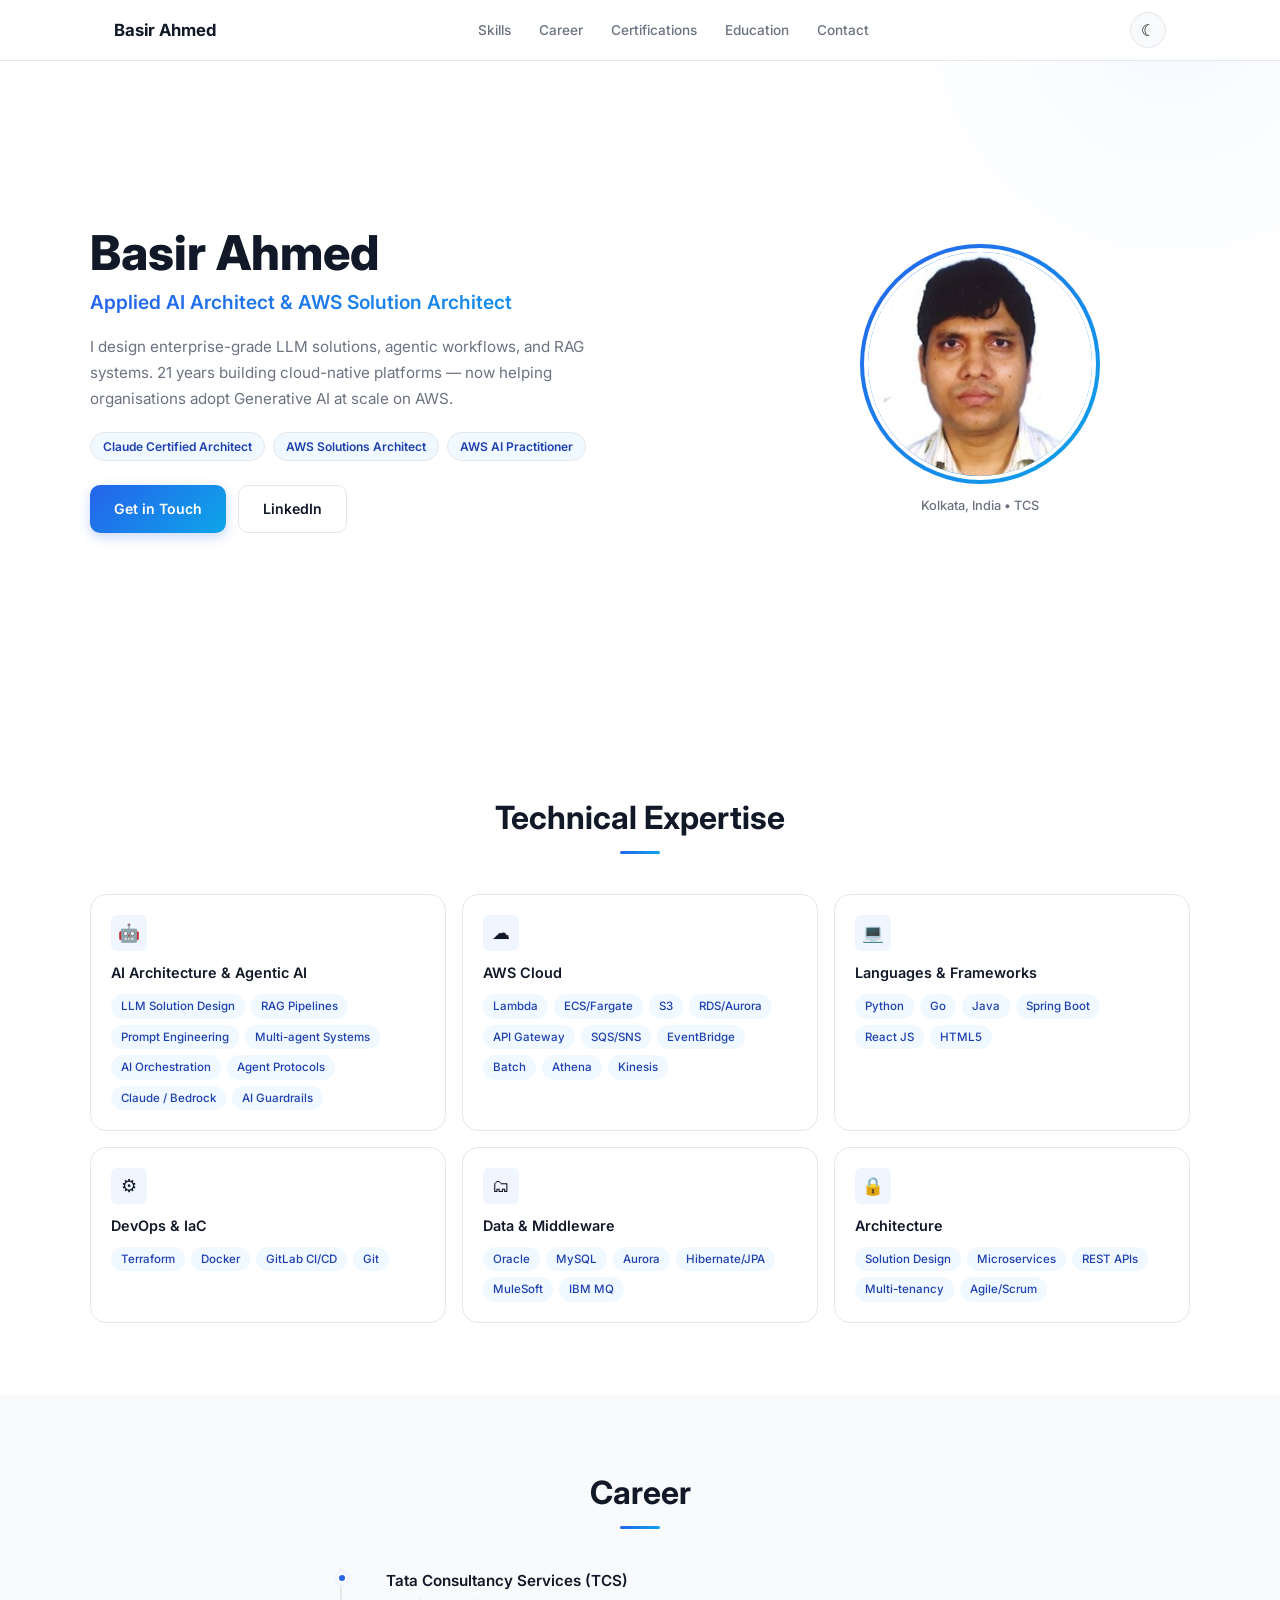
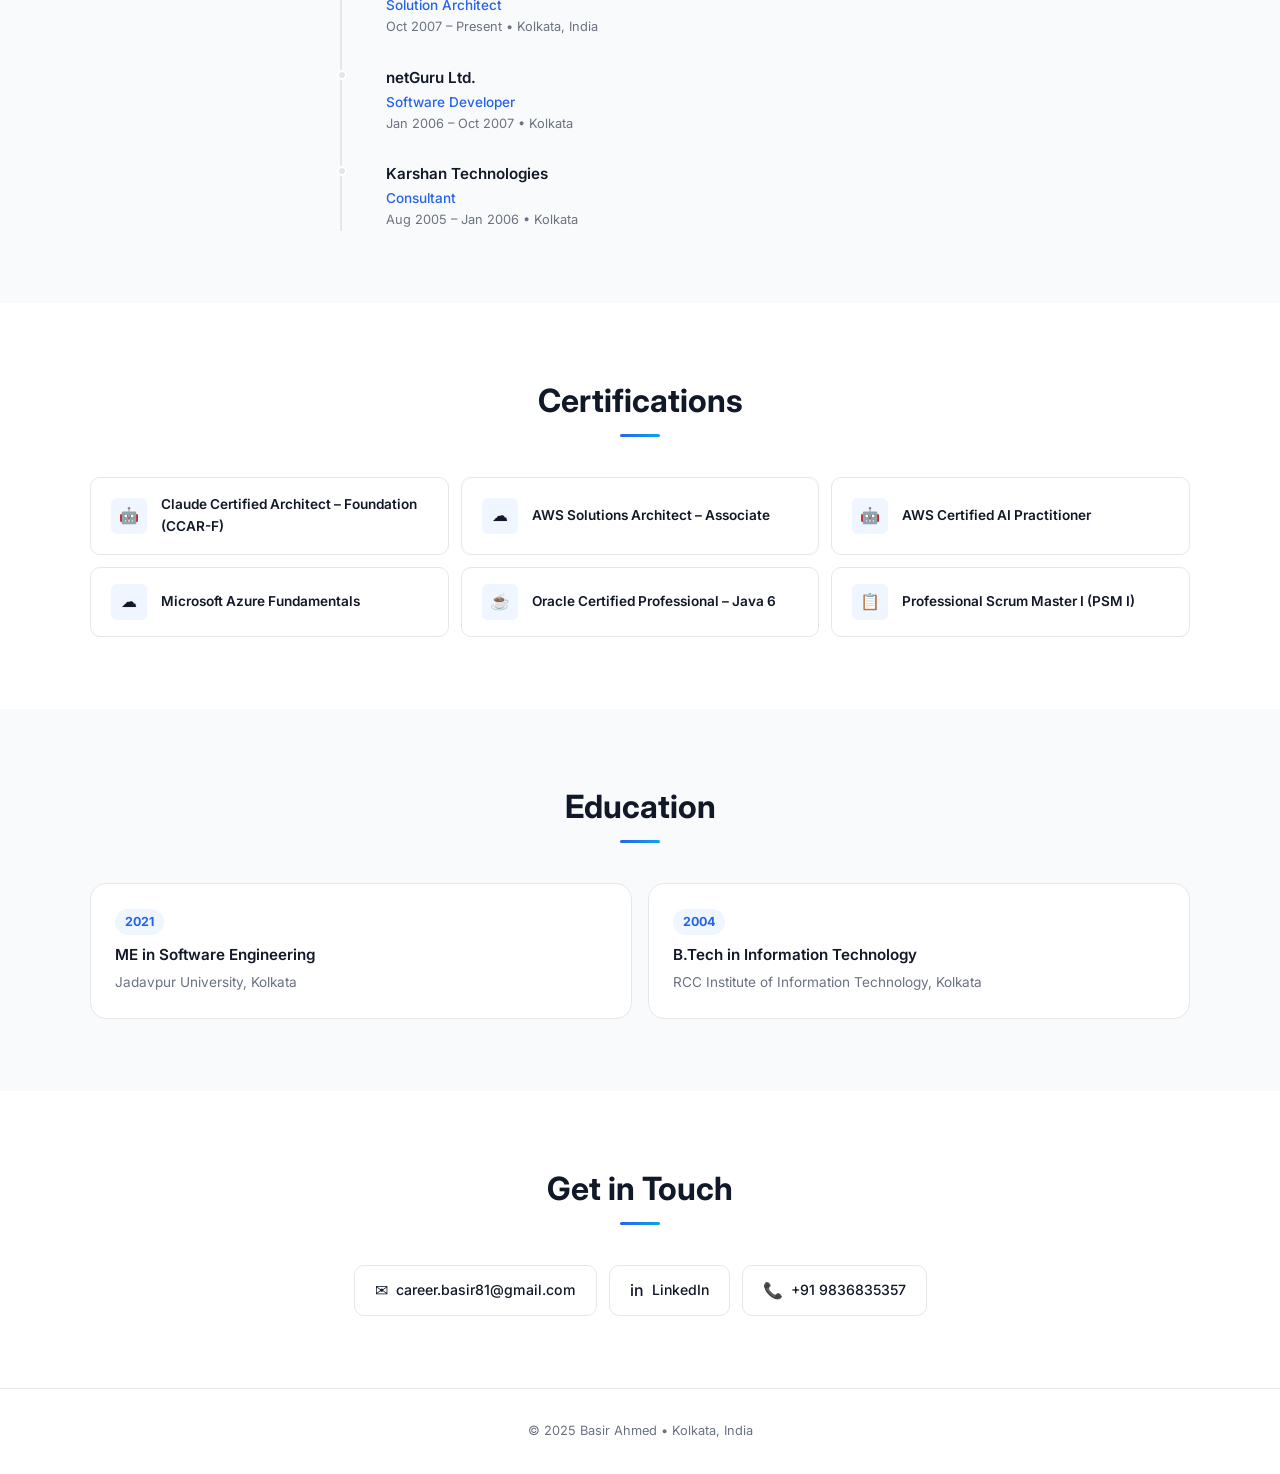
==== index.html @ 093dba99 "updated" ====
<!doctype html>
<html lang="en" data-theme="light">
  <head>
    <meta charset="UTF-8" />
    <meta name="viewport" content="width=device-width, initial-scale=1.0" />
    <title>Basir Ahmed — Applied AI Architect</title>
    <meta name="description" content="Basir Ahmed — Applied AI Architect & AWS Solution Architect. Designing enterprise-grade LLM solutions, agentic workflows, and scalable AI on AWS." />
    <link rel="preconnect" href="https://fonts.googleapis.com" />
    <link rel="preconnect" href="https://fonts.gstatic.com" crossorigin />
    <link href="https://fonts.googleapis.com/css2?family=Inter:wght@300;400;500;600;700;800&display=swap" rel="stylesheet" />
    <link rel="stylesheet" href="./css/styles.css" />
  </head>
  <body>
    <!-- Navigation -->
    <nav class="navbar" id="navbar">
      <div class="nav-container">
        <a href="#" class="nav-logo">Basir Ahmed</a>
        <ul class="nav-links" id="navLinks">
          <li><a href="#skills">Skills</a></li>
          <li><a href="#career">Career</a></li>
          <li><a href="#certifications">Certifications</a></li>
          <li><a href="#education">Education</a></li>
          <li><a href="#contact">Contact</a></li>
        </ul>
        <div style="display: flex; align-items: center; gap: 12px">
          <button class="theme-toggle" id="themeToggle" aria-label="Toggle theme">
            <span id="themeIcon">&#9790;</span>
          </button>
          <button class="mobile-menu-btn" id="mobileMenuBtn" aria-label="Menu">
            <span></span><span></span><span></span>
          </button>
        </div>
      </div>
    </nav>

    <!-- Hero Section -->
    <section class="hero" id="hero">
      <div class="hero-content">
        <div class="hero-text">
          <h1>Basir Ahmed</h1>
          <p class="tagline">Applied AI Architect &amp; AWS Solution Architect</p>
          <p class="summary">
            I design enterprise-grade LLM solutions, agentic workflows, and RAG
            systems. 21 years building cloud-native platforms — now helping
            organisations adopt Generative AI at scale on AWS.
          </p>
          <div class="hero-badges">
            <span class="hero-badge">Claude Certified Architect</span>
            <span class="hero-badge">AWS Solutions Architect</span>
            <span class="hero-badge">AWS AI Practitioner</span>
          </div>
          <div class="hero-buttons">
            <a href="#contact" class="btn btn-primary">Get in Touch</a>
            <a href="https://www.linkedin.com/in/basir-ahmed" target="_blank" rel="noopener" class="btn btn-outline">LinkedIn</a>
          </div>
        </div>
        <div class="hero-image">
          <div class="photo-wrapper">
            <img src="./images/Basir_photo.jpg" alt="Basir Ahmed" class="profile-photo" />
          </div>
          <p class="hero-location">Kolkata, India &bull; TCS</p>
        </div>
      </div>
    </section>

    <!-- Skills Section -->
    <section class="section" id="skills">
      <div class="container">
        <div class="section-header reveal">
          <h2>Technical Expertise</h2>
          <div class="divider"></div>
        </div>
        <div class="skills-grid">
          <div class="skill-card reveal">
            <div class="skill-card-icon">&#129302;</div>
            <h3>AI Architecture &amp; Agentic AI</h3>
            <div class="skill-tags">
              <span class="skill-tag">LLM Solution Design</span>
              <span class="skill-tag">RAG Pipelines</span>
              <span class="skill-tag">Prompt Engineering</span>
              <span class="skill-tag">Multi-agent Systems</span>
              <span class="skill-tag">AI Orchestration</span>
              <span class="skill-tag">Agent Protocols</span>
              <span class="skill-tag">Claude / Bedrock</span>
              <span class="skill-tag">AI Guardrails</span>
            </div>
          </div>
          <div class="skill-card reveal">
            <div class="skill-card-icon">&#9729;</div>
            <h3>AWS Cloud</h3>
            <div class="skill-tags">
              <span class="skill-tag">Lambda</span>
              <span class="skill-tag">ECS/Fargate</span>
              <span class="skill-tag">S3</span>
              <span class="skill-tag">RDS/Aurora</span>
              <span class="skill-tag">API Gateway</span>
              <span class="skill-tag">SQS/SNS</span>
              <span class="skill-tag">EventBridge</span>
              <span class="skill-tag">Batch</span>
              <span class="skill-tag">Athena</span>
              <span class="skill-tag">Kinesis</span>
            </div>
          </div>
          <div class="skill-card reveal">
            <div class="skill-card-icon">&#128187;</div>
            <h3>Languages &amp; Frameworks</h3>
            <div class="skill-tags">
              <span class="skill-tag">Python</span>
              <span class="skill-tag">Go</span>
              <span class="skill-tag">Java</span>
              <span class="skill-tag">Spring Boot</span>
              <span class="skill-tag">React JS</span>
              <span class="skill-tag">HTML5</span>
            </div>
          </div>
          <div class="skill-card reveal">
            <div class="skill-card-icon">&#9881;</div>
            <h3>DevOps &amp; IaC</h3>
            <div class="skill-tags">
              <span class="skill-tag">Terraform</span>
              <span class="skill-tag">Docker</span>
              <span class="skill-tag">GitLab CI/CD</span>
              <span class="skill-tag">Git</span>
            </div>
          </div>
          <div class="skill-card reveal">
            <div class="skill-card-icon">&#128450;</div>
            <h3>Data &amp; Middleware</h3>
            <div class="skill-tags">
              <span class="skill-tag">Oracle</span>
              <span class="skill-tag">MySQL</span>
              <span class="skill-tag">Aurora</span>
              <span class="skill-tag">Hibernate/JPA</span>
              <span class="skill-tag">MuleSoft</span>
              <span class="skill-tag">IBM MQ</span>
            </div>
          </div>
          <div class="skill-card reveal">
            <div class="skill-card-icon">&#128274;</div>
            <h3>Architecture</h3>
            <div class="skill-tags">
              <span class="skill-tag">Solution Design</span>
              <span class="skill-tag">Microservices</span>
              <span class="skill-tag">REST APIs</span>
              <span class="skill-tag">Multi-tenancy</span>
              <span class="skill-tag">Agile/Scrum</span>
            </div>
          </div>
        </div>
      </div>
    </section>

    <!-- Career Section -->
    <section class="section section-alt" id="career">
      <div class="container">
        <div class="section-header reveal">
          <h2>Career</h2>
          <div class="divider"></div>
        </div>
        <div class="career-list reveal">
          <div class="career-item career-current">
            <div class="career-dot"></div>
            <div class="career-content">
              <h4>Tata Consultancy Services (TCS)</h4>
              <p class="career-role">Solution Architect</p>
              <p class="career-meta">Oct 2007 – Present &bull; Kolkata, India</p>
            </div>
          </div>
          <div class="career-item">
            <div class="career-dot"></div>
            <div class="career-content">
              <h4>netGuru Ltd.</h4>
              <p class="career-role">Software Developer</p>
              <p class="career-meta">Jan 2006 – Oct 2007 &bull; Kolkata</p>
            </div>
          </div>
          <div class="career-item">
            <div class="career-dot"></div>
            <div class="career-content">
              <h4>Karshan Technologies</h4>
              <p class="career-role">Consultant</p>
              <p class="career-meta">Aug 2005 – Jan 2006 &bull; Kolkata</p>
            </div>
          </div>
        </div>
      </div>
    </section>

    <!-- Certifications Section -->
    <section class="section" id="certifications">
      <div class="container">
        <div class="section-header reveal">
          <h2>Certifications</h2>
          <div class="divider"></div>
        </div>
        <div class="certs-grid">
          <div class="cert-card reveal">
            <div class="cert-icon">&#129302;</div>
            <div class="cert-info">
              <h4>Claude Certified Architect – Foundation (CCAR-F)</h4>
            </div>
          </div>
          <div class="cert-card reveal">
            <div class="cert-icon">&#9729;</div>
            <div class="cert-info">
              <h4>AWS Solutions Architect – Associate</h4>
            </div>
          </div>
          <div class="cert-card reveal">
            <div class="cert-icon">&#129302;</div>
            <div class="cert-info">
              <h4>AWS Certified AI Practitioner</h4>
            </div>
          </div>
          <div class="cert-card reveal">
            <div class="cert-icon">&#9729;</div>
            <div class="cert-info">
              <h4>Microsoft Azure Fundamentals</h4>
            </div>
          </div>
          <div class="cert-card reveal">
            <div class="cert-icon">&#9749;</div>
            <div class="cert-info">
              <h4>Oracle Certified Professional – Java 6</h4>
            </div>
          </div>
          <div class="cert-card reveal">
            <div class="cert-icon">&#128203;</div>
            <div class="cert-info">
              <h4>Professional Scrum Master I (PSM I)</h4>
            </div>
          </div>
        </div>
      </div>
    </section>

    <!-- Education Section -->
    <section class="section section-alt" id="education">
      <div class="container">
        <div class="section-header reveal">
          <h2>Education</h2>
          <div class="divider"></div>
        </div>
        <div class="education-grid">
          <div class="edu-card reveal">
            <span class="edu-year">2021</span>
            <h4>ME in Software Engineering</h4>
            <p>Jadavpur University, Kolkata</p>
          </div>
          <div class="edu-card reveal">
            <span class="edu-year">2004</span>
            <h4>B.Tech in Information Technology</h4>
            <p>RCC Institute of Information Technology, Kolkata</p>
          </div>
        </div>
      </div>
    </section>

    <!-- Contact Section -->
    <section class="section" id="contact">
      <div class="container">
        <div class="section-header reveal">
          <h2>Get in Touch</h2>
          <div class="divider"></div>
        </div>
        <div class="contact-content reveal">
          <div class="contact-links">
            <a href="mailto:career.basir81@gmail.com" class="contact-link">
              <span class="link-icon">&#9993;</span>
              <span>career.basir81@gmail.com</span>
            </a>
            <a href="https://www.linkedin.com/in/basir-ahmed" target="_blank" rel="noopener" class="contact-link">
              <span class="link-icon">in</span>
              <span>LinkedIn</span>
            </a>
            <a href="tel:+919836835357" class="contact-link">
              <span class="link-icon">&#128222;</span>
              <span>+91 9836835357</span>
            </a>
          </div>
        </div>
      </div>
    </section>

    <!-- Footer -->
    <footer class="footer">
      <p>&copy; 2025 Basir Ahmed &bull; Kolkata, India</p>
    </footer>

    <script src="./js/main.js"></script>
  </body>
</html>
---- css/styles.css ----
:root {
    --color-bg: #ffffff;
    --color-bg-alt: #f9fafb;
    --color-bg-card: #ffffff;
    --color-text: #111827;
    --color-text-muted: #6b7280;
    --color-primary: #2563eb;
    --color-primary-light: #eff6ff;
    --color-accent: #0ea5e9;
    --color-border: #e5e7eb;
    --color-shadow: rgba(0, 0, 0, 0.04);
    --color-shadow-lg: rgba(0, 0, 0, 0.08);
    --color-gradient-start: #2563eb;
    --color-gradient-end: #0ea5e9;
    --color-tag-bg: #f0f9ff;
    --color-tag-text: #1e40af;
    --radius: 10px;
    --radius-sm: 6px;
    --radius-lg: 16px;
    --transition: 0.25s cubic-bezier(0.4, 0, 0.2, 1);
}

[data-theme="dark"] {
    --color-bg: #0f172a;
    --color-bg-alt: #1e293b;
    --color-bg-card: #1e293b;
    --color-text: #f1f5f9;
    --color-text-muted: #94a3b8;
    --color-primary: #3b82f6;
    --color-primary-light: #1e3a5f;
    --color-accent: #38bdf8;
    --color-border: #334155;
    --color-shadow: rgba(0, 0, 0, 0.2);
    --color-shadow-lg: rgba(0, 0, 0, 0.4);
    --color-gradient-start: #3b82f6;
    --color-gradient-end: #06b6d4;
    --color-tag-bg: #1e3a5f;
    --color-tag-text: #93c5fd;
}

*, *::before, *::after { margin: 0; padding: 0; box-sizing: border-box; }
html { scroll-behavior: smooth; scroll-padding-top: 70px; }

body {
    font-family: 'Inter', -apple-system, BlinkMacSystemFont, sans-serif;
    background: var(--color-bg);
    color: var(--color-text);
    line-height: 1.6;
    transition: background var(--transition), color var(--transition);
    overflow-x: hidden;
}

/* --- Navbar --- */
.navbar {
    position: fixed;
    top: 0;
    left: 0;
    right: 0;
    z-index: 1000;
    background: var(--color-bg);
    border-bottom: 1px solid var(--color-border);
    backdrop-filter: blur(10px);
    transition: background var(--transition), box-shadow var(--transition);
}
.navbar.scrolled { box-shadow: 0 2px 12px var(--color-shadow-lg); }

.nav-container {
    max-width: 1100px;
    margin: 0 auto;
    padding: 0 24px;
    display: flex;
    align-items: center;
    justify-content: space-between;
    height: 60px;
}

.nav-logo {
    font-weight: 700;
    font-size: 1.05rem;
    color: var(--color-text);
    text-decoration: none;
}

.nav-links {
    display: flex;
    gap: 28px;
    list-style: none;
    align-items: center;
}

.nav-links a {
    text-decoration: none;
    color: var(--color-text-muted);
    font-size: 0.85rem;
    font-weight: 500;
    transition: color var(--transition);
}
.nav-links a:hover { color: var(--color-primary); }

.theme-toggle {
    background: var(--color-bg-alt);
    border: 1px solid var(--color-border);
    border-radius: 50%;
    width: 36px;
    height: 36px;
    display: flex;
    align-items: center;
    justify-content: center;
    cursor: pointer;
    transition: all var(--transition);
    font-size: 1rem;
}
.theme-toggle:hover {
    background: var(--color-primary-light);
    border-color: var(--color-primary);
}

.mobile-menu-btn {
    display: none;
    background: none;
    border: none;
    cursor: pointer;
    padding: 6px;
}
.mobile-menu-btn span {
    display: block;
    width: 20px;
    height: 2px;
    background: var(--color-text);
    margin: 5px 0;
    border-radius: 2px;
}

/* --- Hero --- */
.hero {
    min-height: 80vh;
    display: flex;
    align-items: center;
    justify-content: center;
    padding: 100px 24px 60px;
    position: relative;
    overflow: hidden;
}

.hero::before {
    content: '';
    position: absolute;
    top: -40%;
    right: -15%;
    width: 600px;
    height: 600px;
    background: radial-gradient(circle, var(--color-primary-light) 0%, transparent 70%);
    border-radius: 50%;
    opacity: 0.6;
    pointer-events: none;
}

.hero-content {
    max-width: 1100px;
    width: 100%;
    display: grid;
    grid-template-columns: 1.2fr 0.8fr;
    gap: 48px;
    align-items: center;
    position: relative;
    z-index: 1;
}

.hero-greeting {
    font-size: 0.9rem;
    color: var(--color-text-muted);
    font-weight: 500;
    margin-bottom: 4px;
}

.hero-text h1 {
    font-size: clamp(2.2rem, 4.5vw, 3rem);
    font-weight: 800;
    line-height: 1.1;
    margin-bottom: 8px;
}

.hero-text .tagline {
    font-size: clamp(1rem, 1.8vw, 1.2rem);
    background: linear-gradient(135deg, var(--color-gradient-start), var(--color-gradient-end));
    -webkit-background-clip: text;
    -webkit-text-fill-color: transparent;
    background-clip: text;
    font-weight: 600;
    margin-bottom: 16px;
}

.hero-text .summary {
    font-size: 0.95rem;
    color: var(--color-text-muted);
    margin-bottom: 20px;
    max-width: 500px;
    line-height: 1.7;
}

.hero-badges {
    display: flex;
    flex-wrap: wrap;
    gap: 8px;
    margin-bottom: 24px;
}

.hero-badge {
    padding: 4px 12px;
    background: var(--color-tag-bg);
    color: var(--color-tag-text);
    border-radius: 20px;
    font-size: 0.75rem;
    font-weight: 600;
    border: 1px solid var(--color-border);
}

.hero-buttons {
    display: flex;
    gap: 12px;
    flex-wrap: wrap;
}

.btn {
    display: inline-flex;
    align-items: center;
    gap: 6px;
    padding: 12px 24px;
    border-radius: var(--radius);
    font-size: 0.88rem;
    font-weight: 600;
    text-decoration: none;
    transition: all var(--transition);
    cursor: pointer;
    border: none;
}

.btn-primary {
    background: linear-gradient(135deg, var(--color-gradient-start), var(--color-gradient-end));
    color: #fff;
    box-shadow: 0 4px 12px rgba(37, 99, 235, 0.25);
}
.btn-primary:hover {
    transform: translateY(-2px);
    box-shadow: 0 6px 20px rgba(37, 99, 235, 0.35);
}

.btn-outline {
    background: transparent;
    color: var(--color-text);
    border: 1.5px solid var(--color-border);
}
.btn-outline:hover {
    border-color: var(--color-primary);
    color: var(--color-primary);
}

.hero-image {
    display: flex;
    flex-direction: column;
    align-items: center;
    gap: 12px;
}

.photo-wrapper {
    width: 240px;
    height: 240px;
    border-radius: 50%;
    padding: 4px;
    background: linear-gradient(135deg, var(--color-gradient-start), var(--color-gradient-end));
}

.profile-photo {
    width: 100%;
    height: 100%;
    border-radius: 50%;
    object-fit: cover;
    border: 4px solid var(--color-bg);
}

.hero-location {
    font-size: 0.8rem;
    color: var(--color-text-muted);
    font-weight: 500;
}

/* --- Sections --- */
.section { padding: 72px 24px; }
.section-alt { background: var(--color-bg-alt); }
.container { max-width: 1100px; margin: 0 auto; }

.section-header {
    text-align: center;
    margin-bottom: 40px;
}
.section-header h2 {
    font-size: clamp(1.5rem, 2.5vw, 2rem);
    font-weight: 700;
    margin-bottom: 8px;
}
.section-header .divider {
    width: 40px;
    height: 3px;
    background: linear-gradient(135deg, var(--color-gradient-start), var(--color-gradient-end));
    border-radius: 3px;
    margin: 8px auto 0;
}

/* --- Skills --- */
.skills-grid {
    display: grid;
    grid-template-columns: repeat(3, 1fr);
    gap: 16px;
}

.skill-card {
    background: var(--color-bg-card);
    border: 1px solid var(--color-border);
    border-radius: var(--radius-lg);
    padding: 20px;
    transition: all var(--transition);
}
.skill-card:hover {
    transform: translateY(-2px);
    box-shadow: 0 8px 24px var(--color-shadow-lg);
    border-color: var(--color-primary);
}

.skill-card-icon {
    width: 36px;
    height: 36px;
    border-radius: var(--radius-sm);
    background: var(--color-primary-light);
    display: flex;
    align-items: center;
    justify-content: center;
    font-size: 1.1rem;
    margin-bottom: 10px;
}

.skill-card h3 {
    font-size: 0.9rem;
    font-weight: 600;
    margin-bottom: 10px;
}

.skill-tags { display: flex; flex-wrap: wrap; gap: 6px; }

.skill-tag {
    padding: 3px 10px;
    background: var(--color-tag-bg);
    color: var(--color-tag-text);
    border-radius: 16px;
    font-size: 0.72rem;
    font-weight: 500;
}

/* --- Career --- */
.career-list {
    max-width: 600px;
    margin: 0 auto;
    position: relative;
    padding-left: 24px;
    border-left: 2px solid var(--color-border);
}

.career-item {
    position: relative;
    padding: 0 0 28px 20px;
}
.career-item:last-child { padding-bottom: 0; }

.career-dot {
    position: absolute;
    left: -29px;
    top: 4px;
    width: 10px;
    height: 10px;
    border-radius: 50%;
    background: var(--color-border);
    border: 2px solid var(--color-bg);
}

.career-current .career-dot {
    background: var(--color-primary);
    box-shadow: 0 0 0 3px var(--color-primary-light);
}

.career-content h4 {
    font-size: 0.95rem;
    font-weight: 600;
    margin-bottom: 2px;
}
.career-role {
    font-size: 0.85rem;
    color: var(--color-primary);
    font-weight: 500;
}
.career-meta {
    font-size: 0.8rem;
    color: var(--color-text-muted);
}

/* --- Certifications --- */
.certs-grid {
    display: grid;
    grid-template-columns: repeat(auto-fit, minmax(280px, 1fr));
    gap: 12px;
}

.cert-card {
    background: var(--color-bg-card);
    border: 1px solid var(--color-border);
    border-radius: var(--radius);
    padding: 16px 20px;
    display: flex;
    align-items: center;
    gap: 14px;
    transition: all var(--transition);
}
.cert-card:hover {
    border-color: var(--color-primary);
    box-shadow: 0 4px 12px var(--color-shadow);
}

.cert-icon {
    width: 36px;
    height: 36px;
    border-radius: var(--radius-sm);
    background: var(--color-primary-light);
    display: flex;
    align-items: center;
    justify-content: center;
    font-size: 1rem;
    flex-shrink: 0;
}

.cert-info h4 {
    font-size: 0.85rem;
    font-weight: 600;
    margin-bottom: 1px;
}
.cert-info .score {
    color: var(--color-primary);
    font-size: 0.78rem;
    font-weight: 500;
}

/* --- Education --- */
.education-grid {
    display: grid;
    grid-template-columns: repeat(auto-fit, minmax(280px, 1fr));
    gap: 16px;
}

.edu-card {
    background: var(--color-bg-card);
    border: 1px solid var(--color-border);
    border-radius: var(--radius-lg);
    padding: 24px;
    transition: all var(--transition);
}
.edu-card:hover {
    box-shadow: 0 4px 12px var(--color-shadow);
}

.edu-year {
    display: inline-block;
    padding: 3px 10px;
    background: var(--color-primary-light);
    color: var(--color-primary);
    border-radius: 16px;
    font-size: 0.78rem;
    font-weight: 700;
    margin-bottom: 8px;
}
.edu-card h4 {
    font-size: 0.95rem;
    font-weight: 600;
    margin-bottom: 4px;
}
.edu-card p {
    color: var(--color-text-muted);
    font-size: 0.85rem;
}

/* --- Contact --- */
.contact-content {
    text-align: center;
    max-width: 600px;
    margin: 0 auto;
}
.contact-links {
    display: flex;
    justify-content: center;
    gap: 12px;
    flex-wrap: wrap;
}

.contact-link {
    display: flex;
    align-items: center;
    gap: 8px;
    padding: 12px 20px;
    background: var(--color-bg-card);
    border: 1px solid var(--color-border);
    border-radius: var(--radius);
    text-decoration: none;
    color: var(--color-text);
    font-weight: 500;
    font-size: 0.88rem;
    transition: all var(--transition);
}
.contact-link:hover {
    border-color: var(--color-primary);
    color: var(--color-primary);
    transform: translateY(-2px);
    box-shadow: 0 4px 12px var(--color-shadow);
}
.contact-link .link-icon { font-size: 1rem; }

/* --- Footer --- */
.footer {
    text-align: center;
    padding: 32px 24px;
    border-top: 1px solid var(--color-border);
    color: var(--color-text-muted);
    font-size: 0.8rem;
}

/* --- Animations --- */
.reveal {
    opacity: 0;
    transform: translateY(20px);
    transition: opacity 0.5s ease, transform 0.5s ease;
}
.reveal.visible {
    opacity: 1;
    transform: translateY(0);
}

/* --- Responsive --- */
@media (max-width: 900px) {
    .hero-content {
        grid-template-columns: 1fr;
        text-align: center;
        gap: 32px;
    }
    .hero-text .summary { margin: 0 auto 20px; }
    .hero-badges { justify-content: center; }
    .hero-buttons { justify-content: center; }
    .hero-image { order: -1; }
    .photo-wrapper { width: 180px; height: 180px; }
    .skills-grid { grid-template-columns: repeat(2, 1fr); }

    .nav-links {
        display: none;
        position: absolute;
        top: 60px;
        left: 0;
        right: 0;
        background: var(--color-bg);
        border-bottom: 1px solid var(--color-border);
        flex-direction: column;
        padding: 20px;
        gap: 16px;
    }
    .nav-links.active { display: flex; }
    .mobile-menu-btn { display: block; }
}

@media (max-width: 480px) {
    .section { padding: 48px 16px; }
    .skills-grid { grid-template-columns: 1fr; }
    .certs-grid, .education-grid { grid-template-columns: 1fr; }
    .hero-buttons { flex-direction: column; align-items: center; }
    .btn { width: 100%; justify-content: center; }
    .contact-links { flex-direction: column; align-items: center; }
}
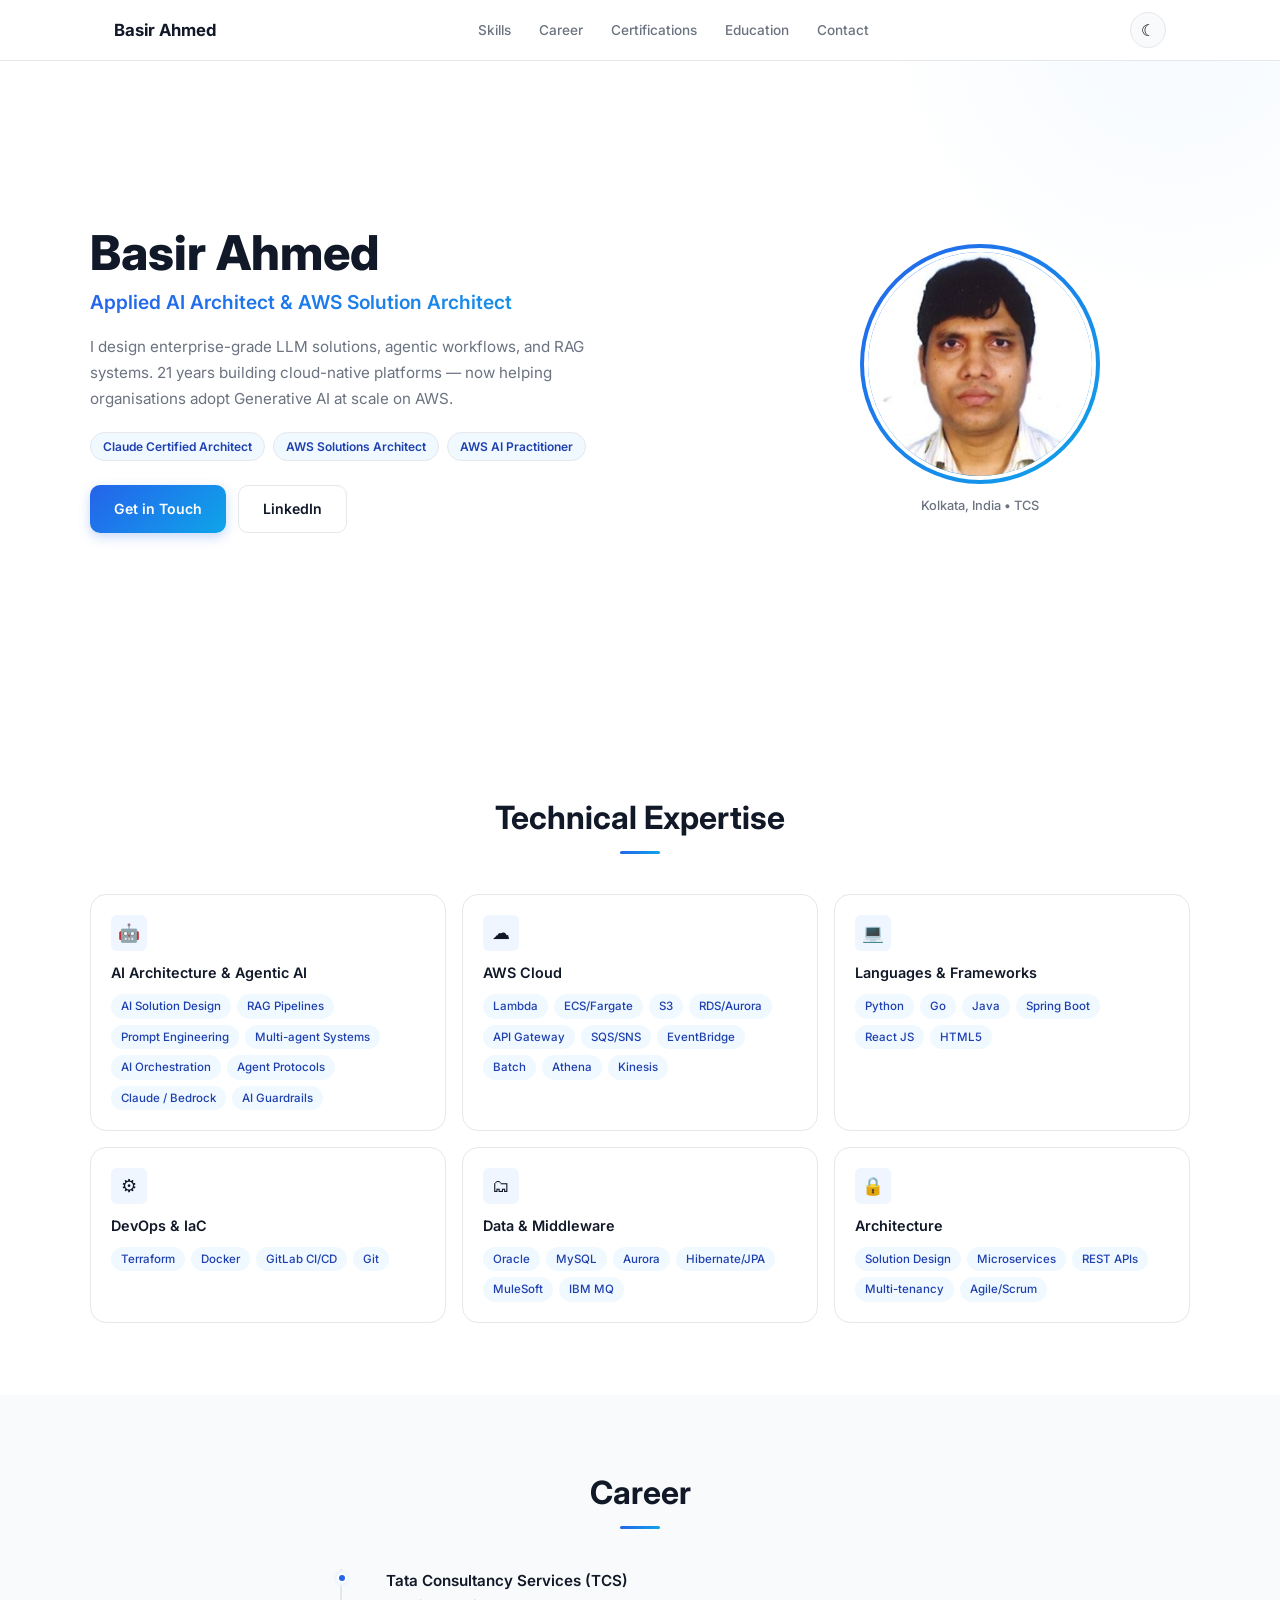
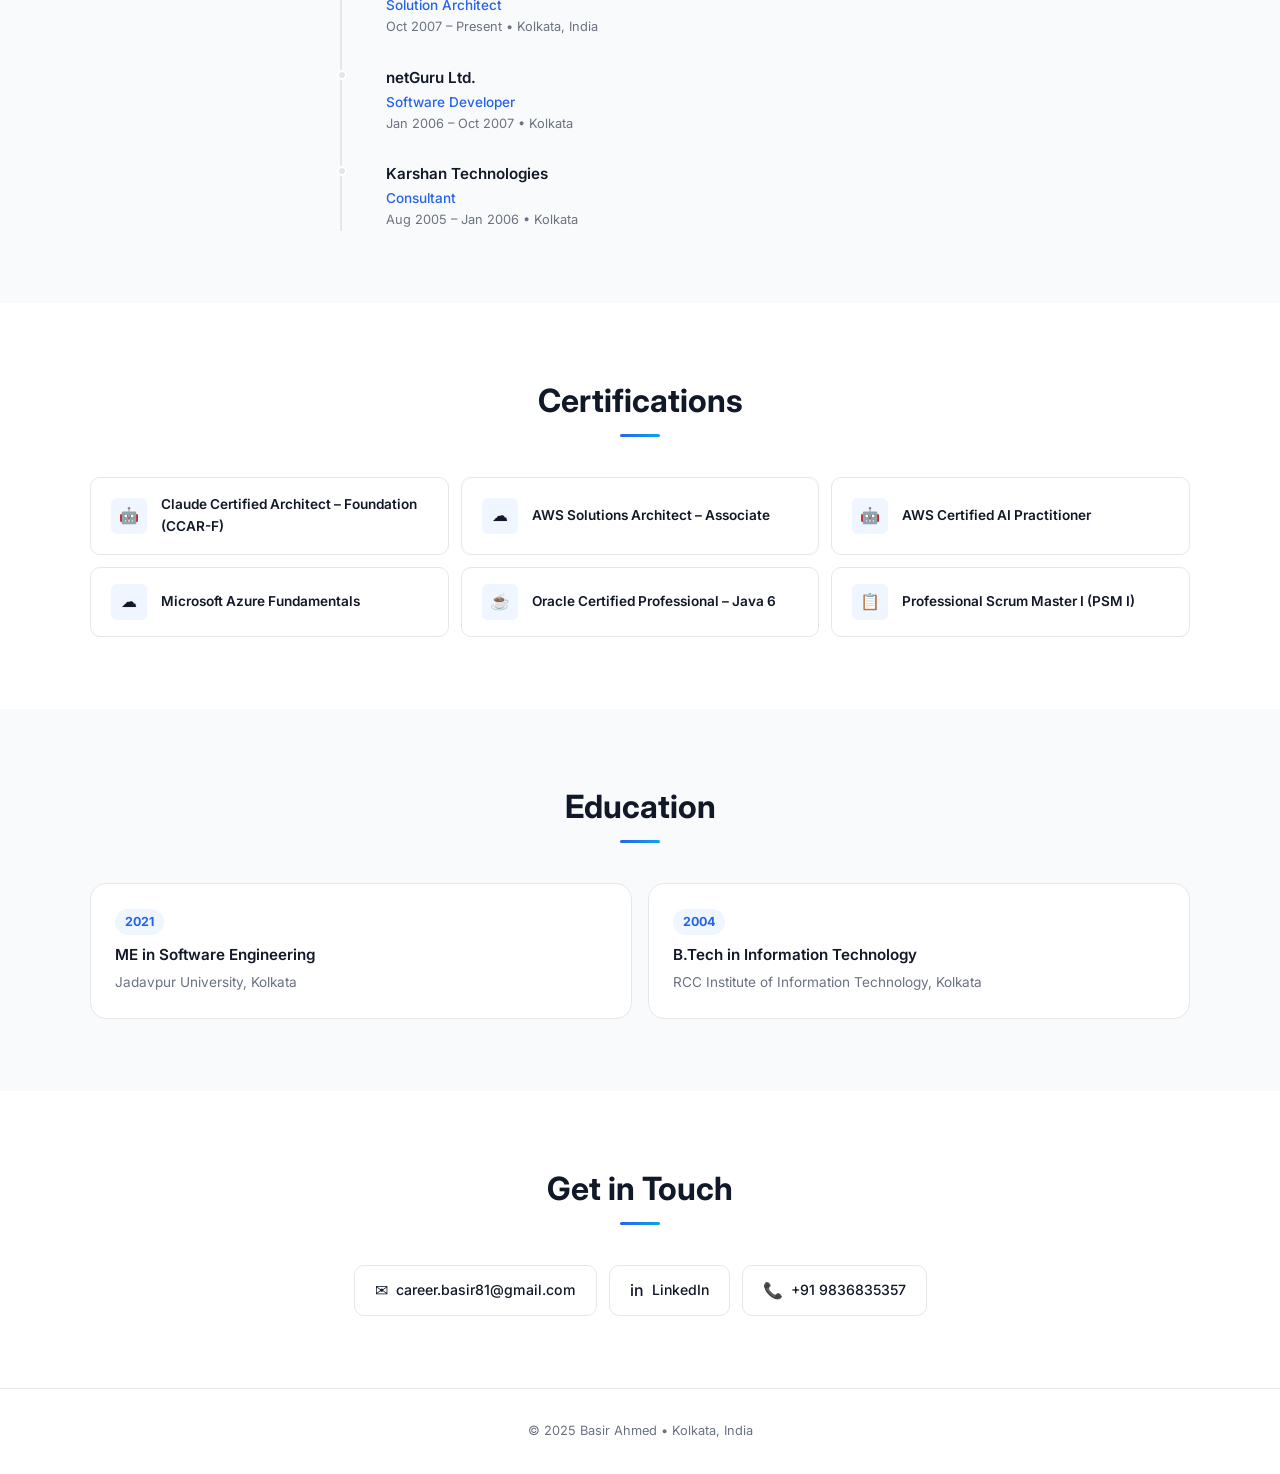
==== commit 42dedb4f: "update 2" ====
--- a/index.html
+++ b/index.html
@@ -4,10 +4,16 @@
     <meta charset="UTF-8" />
     <meta name="viewport" content="width=device-width, initial-scale=1.0" />
     <title>Basir Ahmed — Applied AI Architect</title>
-    <meta name="description" content="Basir Ahmed — Applied AI Architect & AWS Solution Architect. Designing enterprise-grade LLM solutions, agentic workflows, and scalable AI on AWS." />
+    <meta
+      name="description"
+      content="Basir Ahmed — Applied AI Architect & AWS Solution Architect. Designing enterprise-grade LLM solutions, agentic workflows, and scalable AI on AWS."
+    />
     <link rel="preconnect" href="https://fonts.googleapis.com" />
     <link rel="preconnect" href="https://fonts.gstatic.com" crossorigin />
-    <link href="https://fonts.googleapis.com/css2?family=Inter:wght@300;400;500;600;700;800&display=swap" rel="stylesheet" />
+    <link
+      href="https://fonts.googleapis.com/css2?family=Inter:wght@300;400;500;600;700;800&display=swap"
+      rel="stylesheet"
+    />
     <link rel="stylesheet" href="./css/styles.css" />
   </head>
   <body>
@@ -23,7 +29,11 @@
           <li><a href="#contact">Contact</a></li>
         </ul>
         <div style="display: flex; align-items: center; gap: 12px">
-          <button class="theme-toggle" id="themeToggle" aria-label="Toggle theme">
+          <button
+            class="theme-toggle"
+            id="themeToggle"
+            aria-label="Toggle theme"
+          >
             <span id="themeIcon">&#9790;</span>
           </button>
           <button class="mobile-menu-btn" id="mobileMenuBtn" aria-label="Menu">
@@ -38,7 +48,9 @@
       <div class="hero-content">
         <div class="hero-text">
           <h1>Basir Ahmed</h1>
-          <p class="tagline">Applied AI Architect &amp; AWS Solution Architect</p>
+          <p class="tagline">
+            Applied AI Architect &amp; AWS Solution Architect
+          </p>
           <p class="summary">
             I design enterprise-grade LLM solutions, agentic workflows, and RAG
             systems. 21 years building cloud-native platforms — now helping
@@ -51,12 +63,22 @@
           </div>
           <div class="hero-buttons">
             <a href="#contact" class="btn btn-primary">Get in Touch</a>
-            <a href="https://www.linkedin.com/in/basir-ahmed" target="_blank" rel="noopener" class="btn btn-outline">LinkedIn</a>
+            <a
+              href="https://www.linkedin.com/in/basir-ahmed"
+              target="_blank"
+              rel="noopener"
+              class="btn btn-outline"
+              >LinkedIn</a
+            >
           </div>
         </div>
         <div class="hero-image">
           <div class="photo-wrapper">
-            <img src="./images/Basir_photo.jpg" alt="Basir Ahmed" class="profile-photo" />
+            <img
+              src="./images/Basir_photo.jpg"
+              alt="Basir Ahmed"
+              class="profile-photo"
+            />
           </div>
           <p class="hero-location">Kolkata, India &bull; TCS</p>
         </div>
@@ -75,7 +97,7 @@
             <div class="skill-card-icon">&#129302;</div>
             <h3>AI Architecture &amp; Agentic AI</h3>
             <div class="skill-tags">
-              <span class="skill-tag">LLM Solution Design</span>
+              <span class="skill-tag">AI Solution Design</span>
               <span class="skill-tag">RAG Pipelines</span>
               <span class="skill-tag">Prompt Engineering</span>
               <span class="skill-tag">Multi-agent Systems</span>
@@ -163,7 +185,9 @@
             <div class="career-content">
               <h4>Tata Consultancy Services (TCS)</h4>
               <p class="career-role">Solution Architect</p>
-              <p class="career-meta">Oct 2007 – Present &bull; Kolkata, India</p>
+              <p class="career-meta">
+                Oct 2007 – Present &bull; Kolkata, India
+              </p>
             </div>
           </div>
           <div class="career-item">
@@ -269,7 +293,12 @@
               <span class="link-icon">&#9993;</span>
               <span>career.basir81@gmail.com</span>
             </a>
-            <a href="https://www.linkedin.com/in/basir-ahmed" target="_blank" rel="noopener" class="contact-link">
+            <a
+              href="https://www.linkedin.com/in/basir-ahmed"
+              target="_blank"
+              rel="noopener"
+              class="contact-link"
+            >
               <span class="link-icon">in</span>
               <span>LinkedIn</span>
             </a>
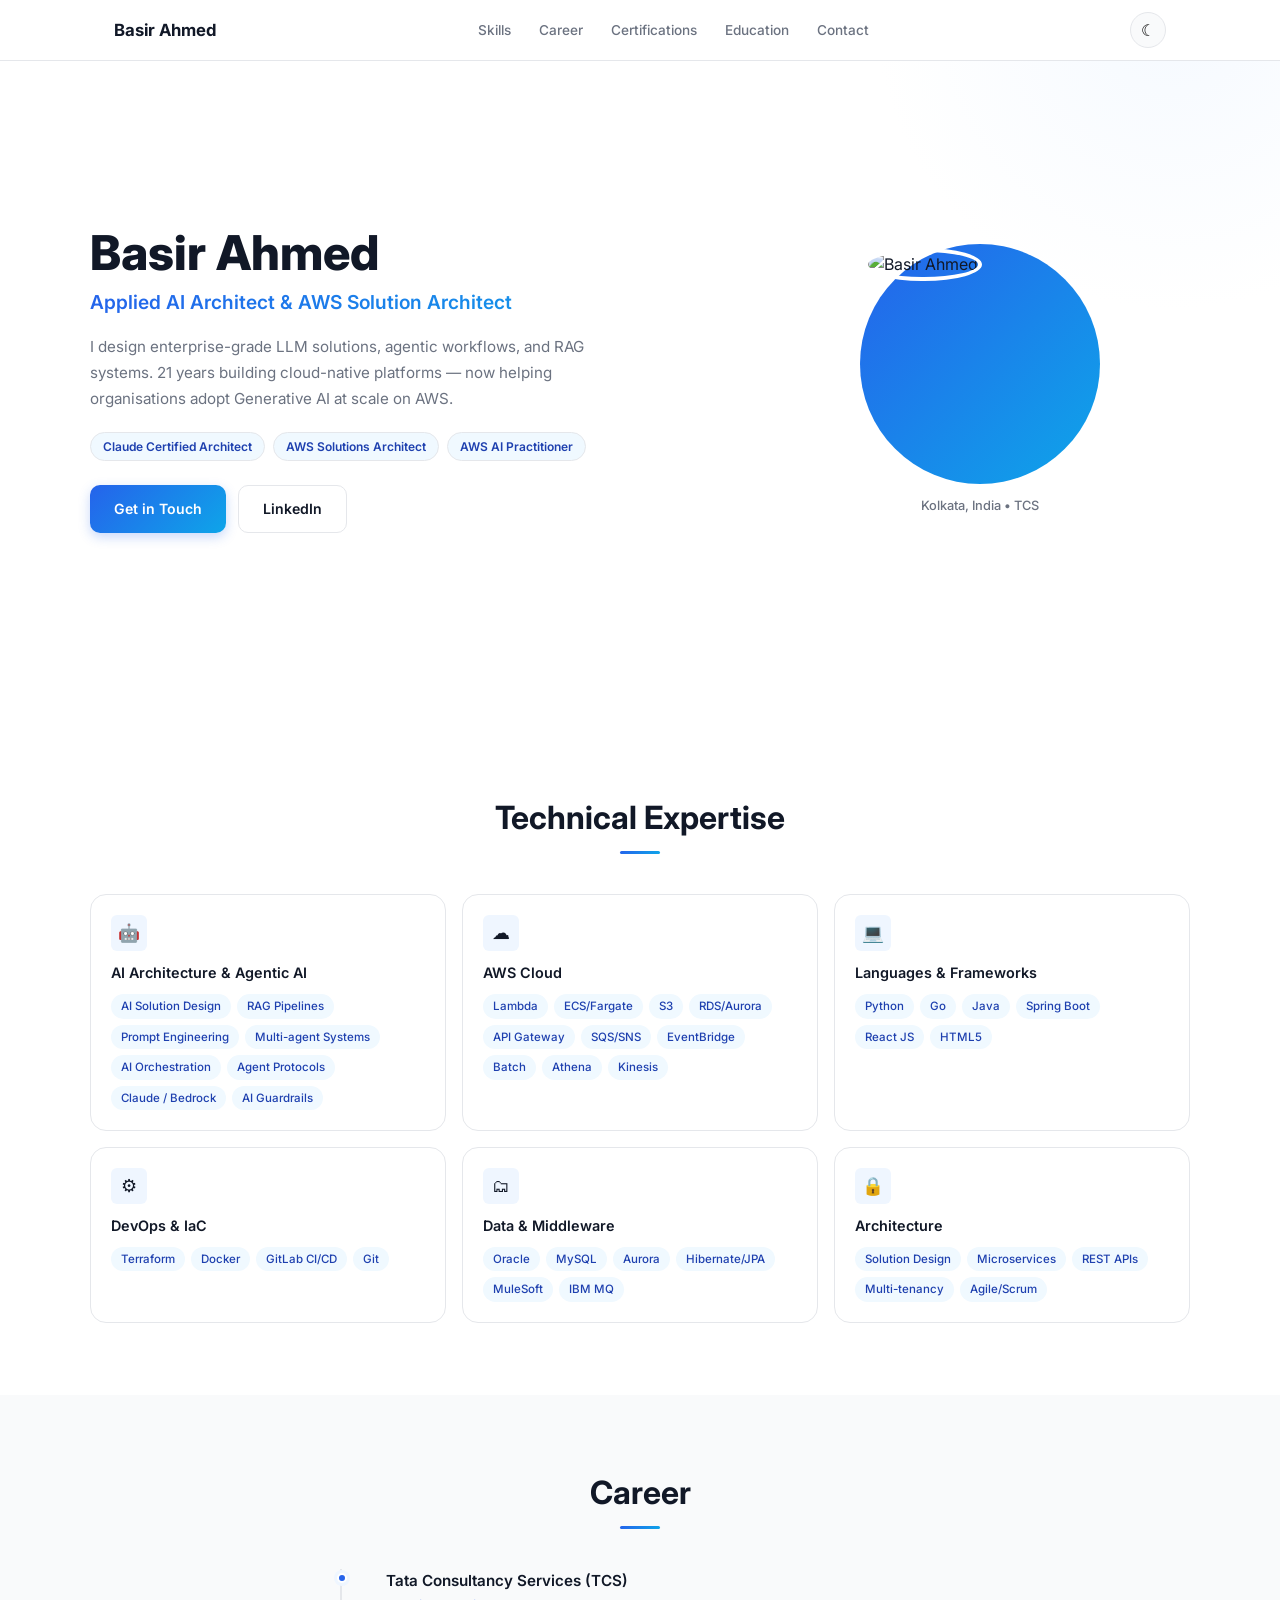
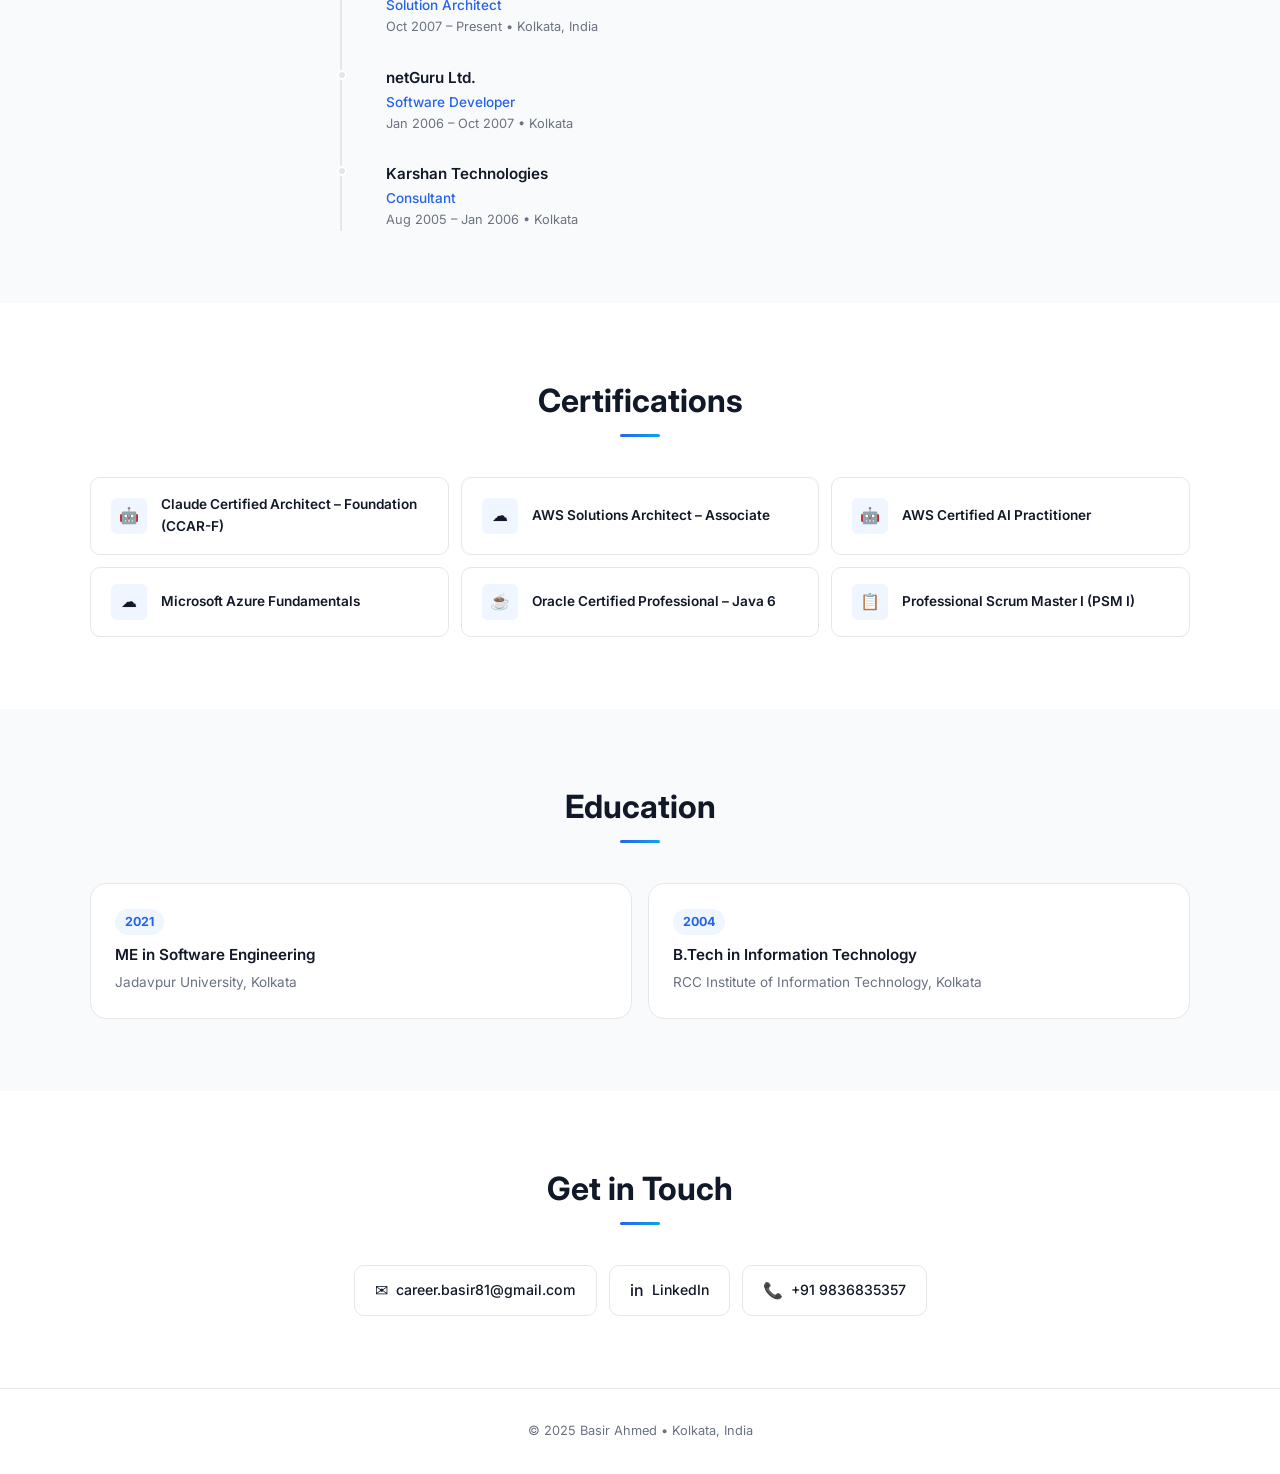
==== commit ede28102: "update 3" ====
--- a/index.html
+++ b/index.html
@@ -75,7 +75,7 @@
         <div class="hero-image">
           <div class="photo-wrapper">
             <img
-              src="./images/Basir_photo.jpg"
+              src="./images/profile_photo.jpg"
               alt="Basir Ahmed"
               class="profile-photo"
             />
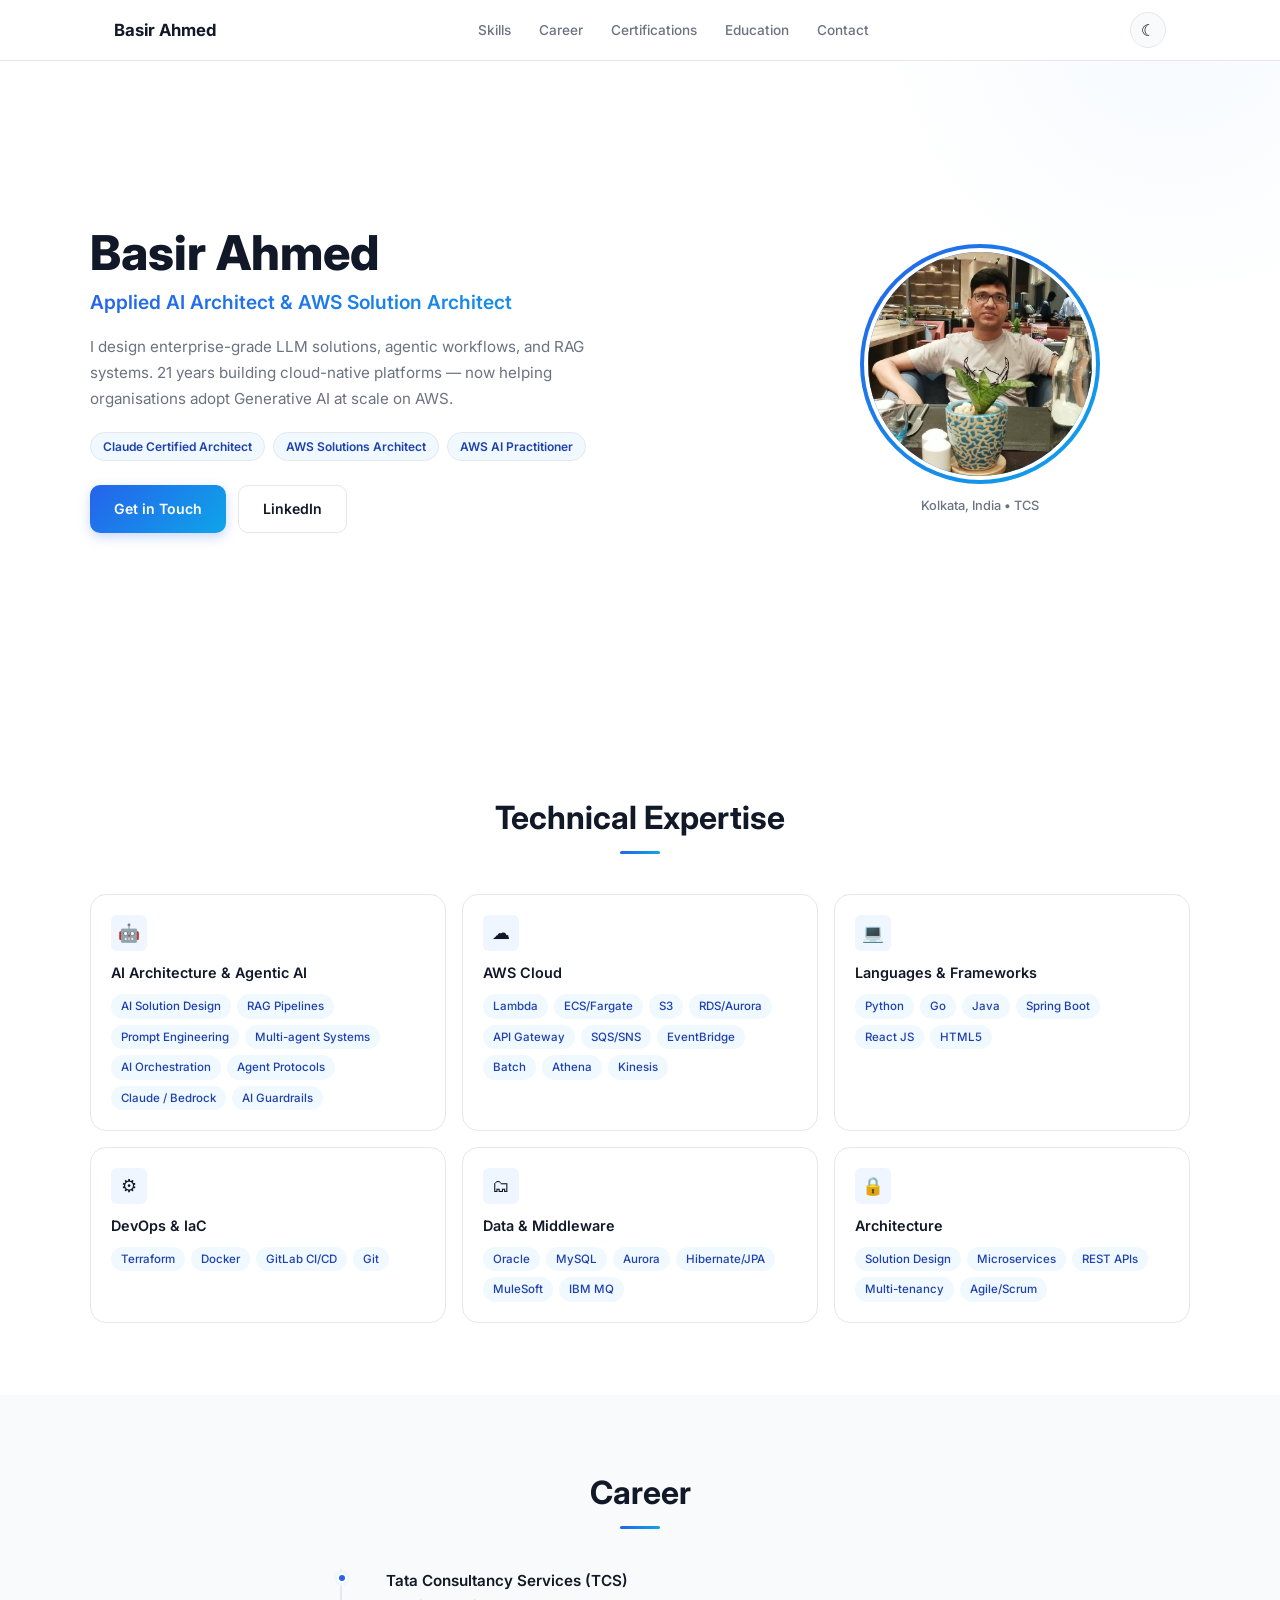
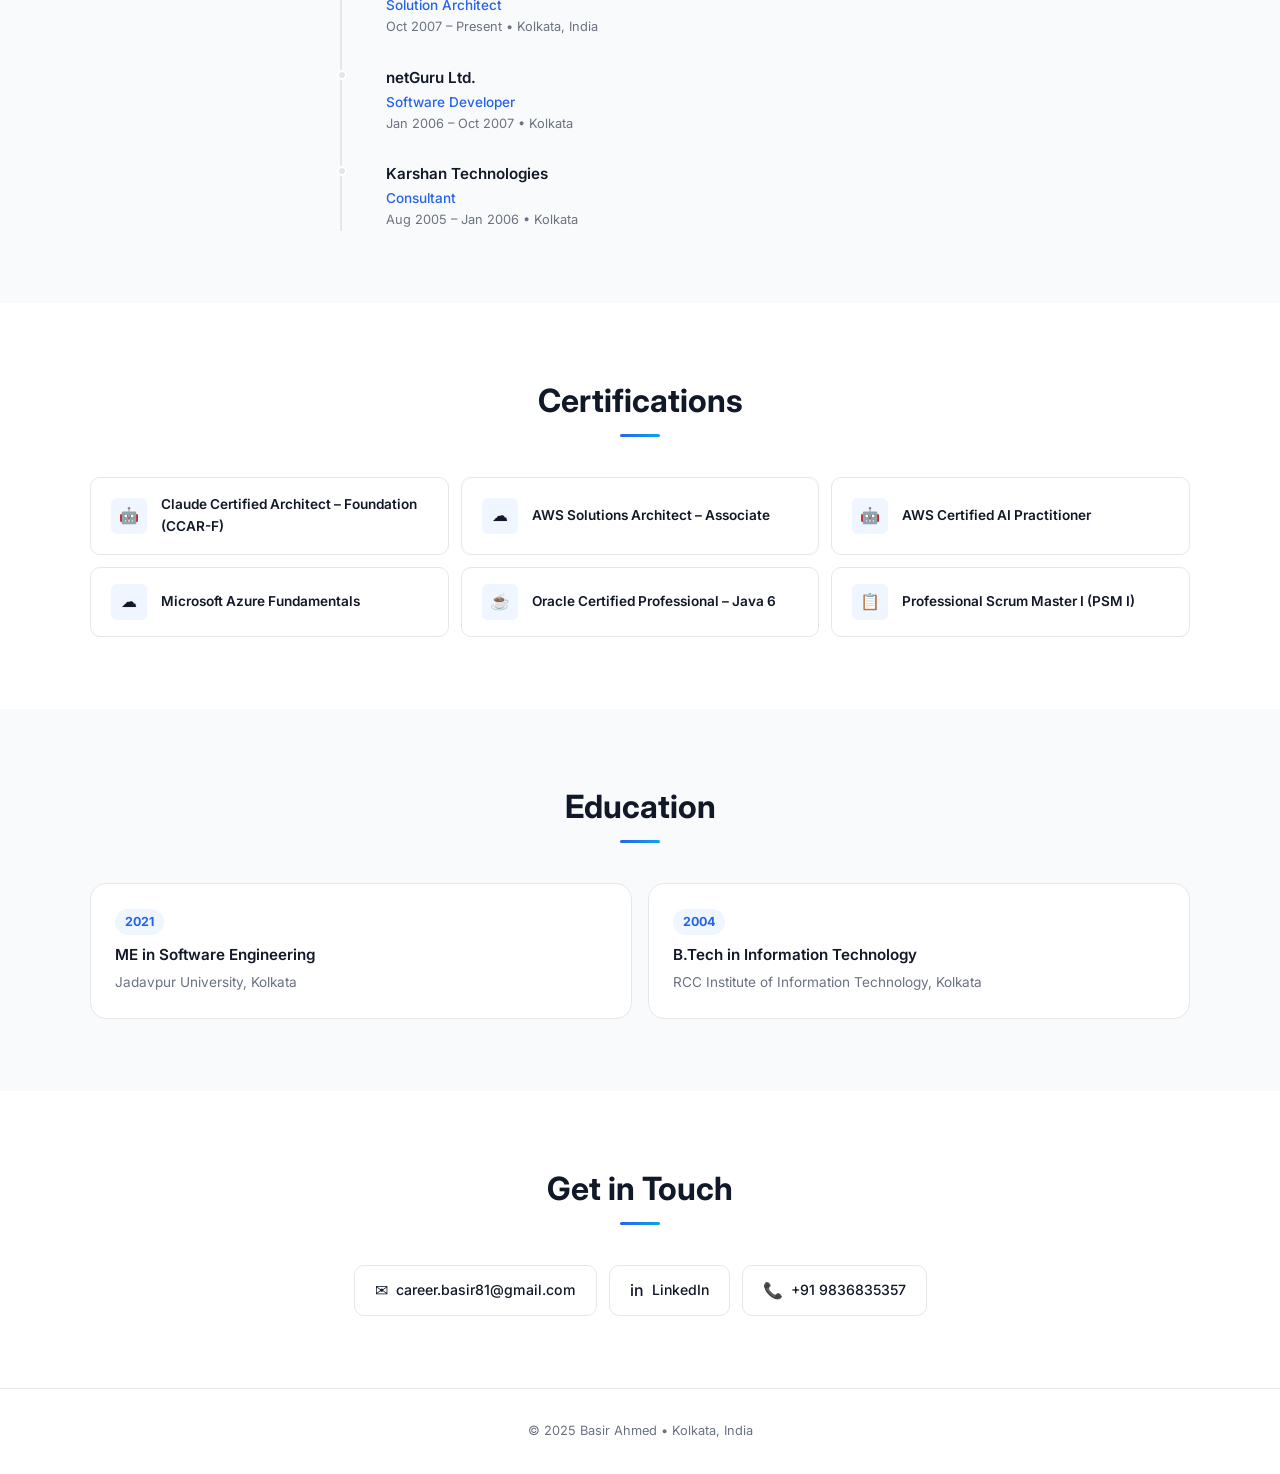
==== commit c1d6f920: "update 3" ====
--- a/index.html
+++ b/index.html
@@ -75,7 +75,7 @@
         <div class="hero-image">
           <div class="photo-wrapper">
             <img
-              src="./images/profile_photo.jpg"
+              src="./images/profile_photo.jpeg"
               alt="Basir Ahmed"
               class="profile-photo"
             />
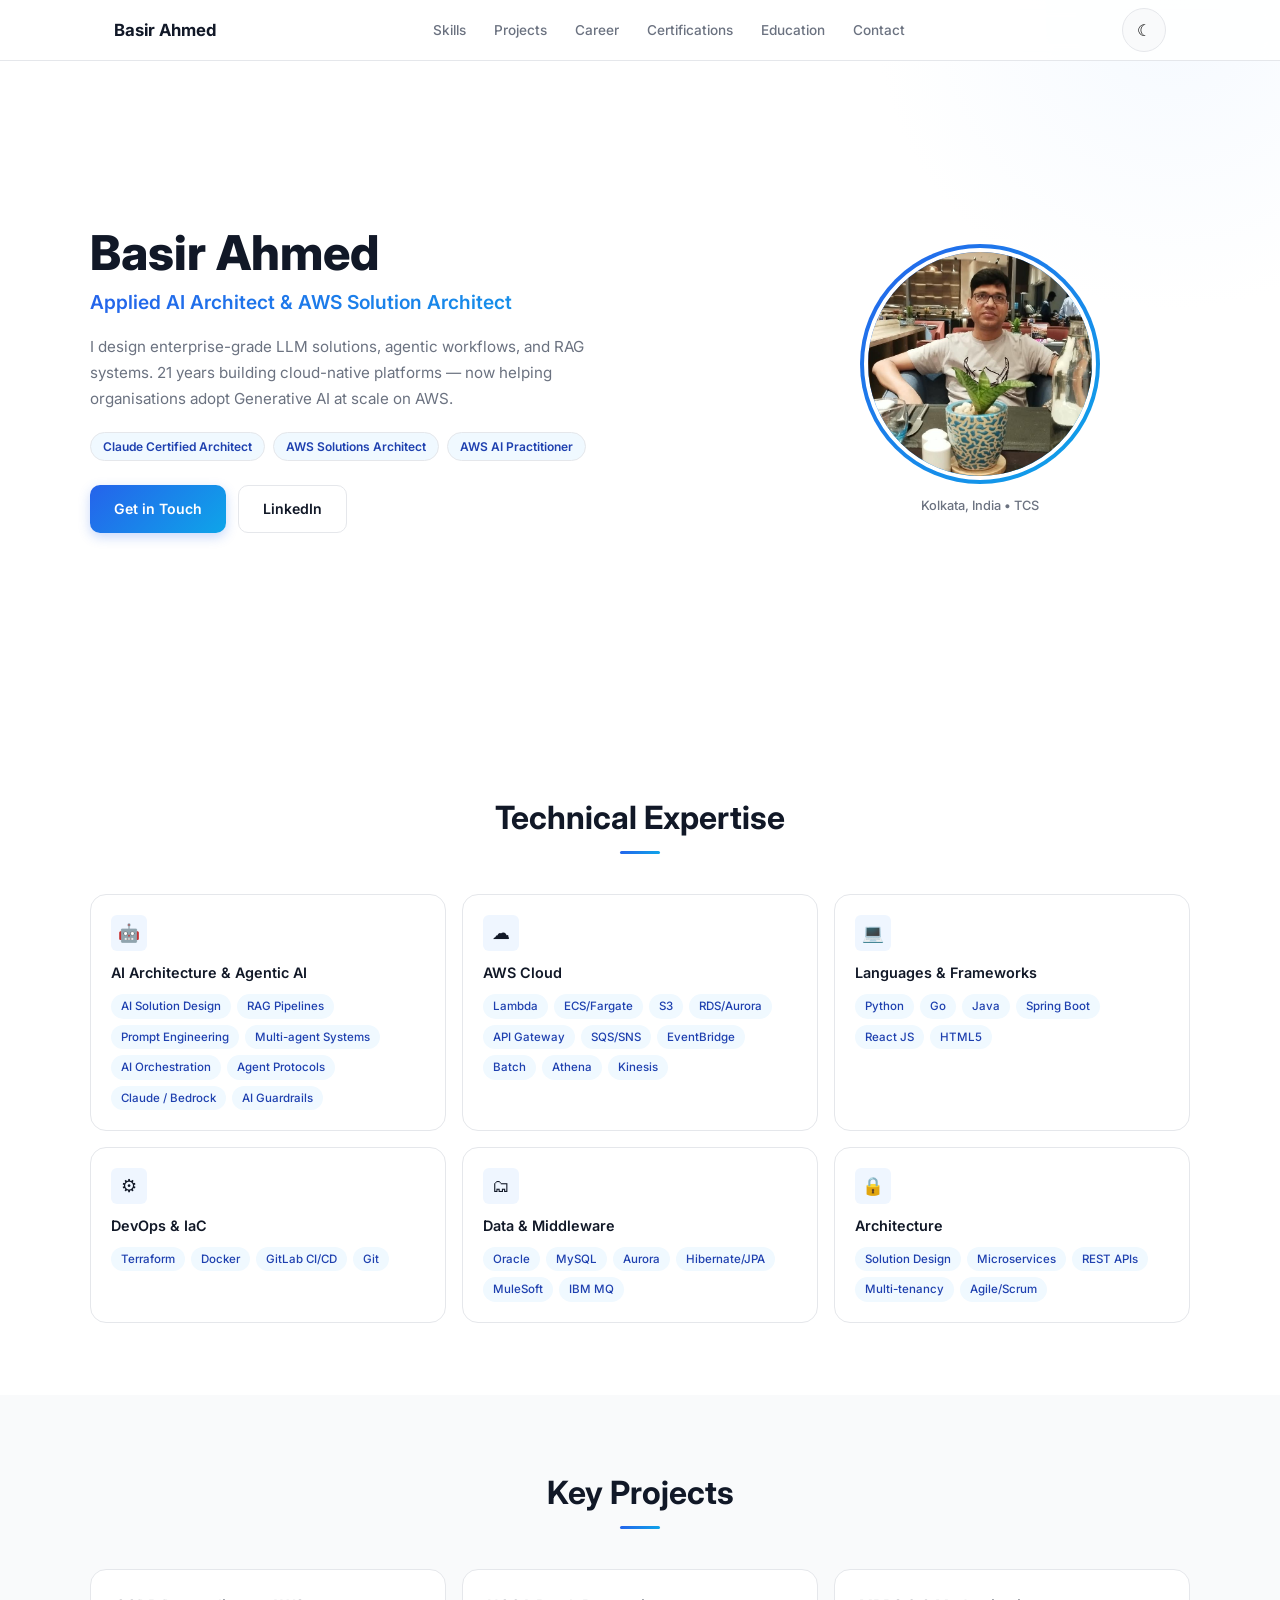
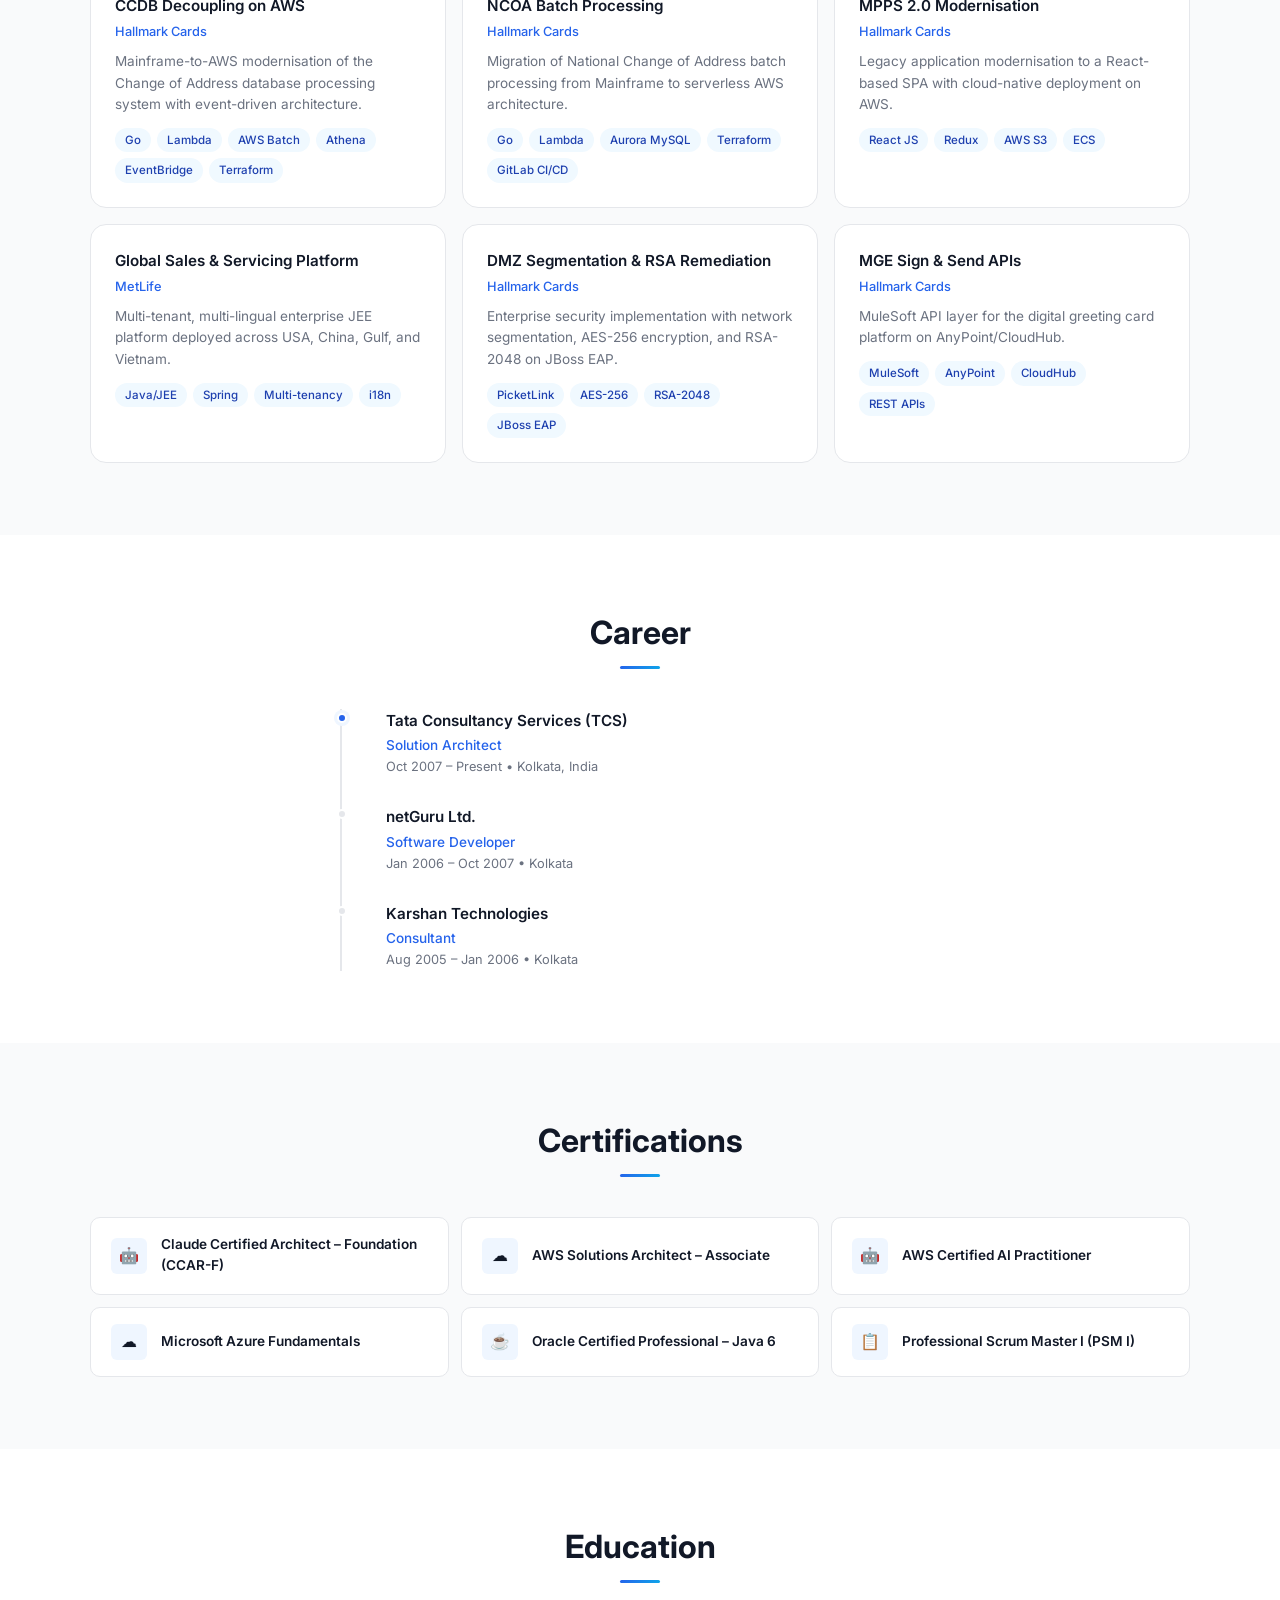
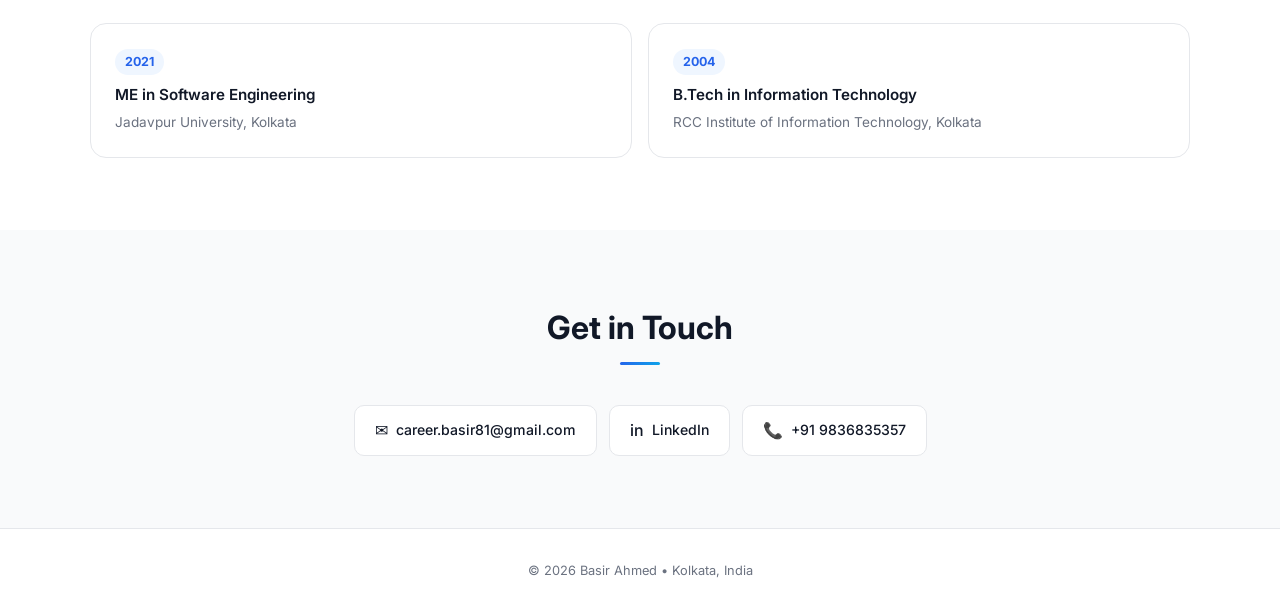
==== commit 9b27411e: "update 4" ====
--- a/index.html
+++ b/index.html
@@ -1,5 +1,5 @@
 <!doctype html>
-<html lang="en" data-theme="light">
+<html lang="en" dir="ltr" data-theme="light">
   <head>
     <meta charset="UTF-8" />
     <meta name="viewport" content="width=device-width, initial-scale=1.0" />
@@ -8,6 +8,29 @@
       name="description"
       content="Basir Ahmed — Applied AI Architect & AWS Solution Architect. Designing enterprise-grade LLM solutions, agentic workflows, and scalable AI on AWS."
     />
+    <meta name="author" content="Basir Ahmed" />
+    <meta name="theme-color" content="#2563eb" />
+    <link rel="canonical" href="https://basir-ahmed.github.io/" />
+
+    <!-- Open Graph -->
+    <meta property="og:type" content="website" />
+    <meta property="og:title" content="Basir Ahmed — Applied AI Architect" />
+    <meta property="og:description" content="Applied AI Architect & AWS Solution Architect. Designing enterprise-grade LLM solutions, agentic workflows, and scalable AI on AWS." />
+    <meta property="og:url" content="https://basir-ahmed.github.io/" />
+    <meta property="og:image" content="https://basir-ahmed.github.io/images/og-image.png" />
+
+    <!-- Twitter Card -->
+    <meta name="twitter:card" content="summary_large_image" />
+    <meta name="twitter:title" content="Basir Ahmed — Applied AI Architect" />
+    <meta name="twitter:description" content="Applied AI Architect & AWS Solution Architect. Designing enterprise-grade LLM solutions, agentic workflows, and scalable AI on AWS." />
+    <meta name="twitter:image" content="https://basir-ahmed.github.io/images/og-image.png" />
+
+    <!-- Favicon & Manifest -->
+    <link rel="icon" href="./images/favicon.svg" type="image/svg+xml" />
+    <link rel="apple-touch-icon" href="./images/apple-touch-icon.png" />
+    <link rel="manifest" href="./manifest.json" />
+
+    <!-- Fonts -->
     <link rel="preconnect" href="https://fonts.googleapis.com" />
     <link rel="preconnect" href="https://fonts.gstatic.com" crossorigin />
     <link
@@ -15,306 +38,419 @@
       rel="stylesheet"
     />
     <link rel="stylesheet" href="./css/styles.css" />
+
+    <!-- Structured Data -->
+    <script type="application/ld+json">
+    {
+      "@context": "https://schema.org",
+      "@type": "Person",
+      "name": "Basir Ahmed",
+      "jobTitle": "Applied AI Architect",
+      "url": "https://basir-ahmed.github.io",
+      "sameAs": ["https://www.linkedin.com/in/basir-ahmed"],
+      "worksFor": {
+        "@type": "Organization",
+        "name": "Tata Consultancy Services"
+      },
+      "knowsAbout": ["AI Architecture", "AWS Cloud", "LLM Solutions", "Agentic Workflows", "RAG Systems"]
+    }
+    </script>
   </head>
   <body>
+    <a href="#main-content" class="skip-link">Skip to main content</a>
+
     <!-- Navigation -->
-    <nav class="navbar" id="navbar">
+    <nav class="navbar" id="navbar" aria-label="Main navigation">
       <div class="nav-container">
-        <a href="#" class="nav-logo">Basir Ahmed</a>
+        <a href="#" class="nav-logo" aria-label="Home">Basir Ahmed</a>
         <ul class="nav-links" id="navLinks">
           <li><a href="#skills">Skills</a></li>
+          <li><a href="#projects">Projects</a></li>
           <li><a href="#career">Career</a></li>
           <li><a href="#certifications">Certifications</a></li>
           <li><a href="#education">Education</a></li>
           <li><a href="#contact">Contact</a></li>
         </ul>
-        <div style="display: flex; align-items: center; gap: 12px">
+        <div class="nav-actions">
           <button
             class="theme-toggle"
             id="themeToggle"
             aria-label="Toggle theme"
           >
-            <span id="themeIcon">&#9790;</span>
+            <span id="themeIcon" aria-hidden="true">&#9790;</span>
           </button>
-          <button class="mobile-menu-btn" id="mobileMenuBtn" aria-label="Menu">
+          <button
+            class="mobile-menu-btn"
+            id="mobileMenuBtn"
+            aria-label="Toggle navigation menu"
+            aria-expanded="false"
+            aria-controls="navLinks"
+          >
             <span></span><span></span><span></span>
           </button>
         </div>
       </div>
     </nav>
 
-    <!-- Hero Section -->
-    <section class="hero" id="hero">
-      <div class="hero-content">
-        <div class="hero-text">
-          <h1>Basir Ahmed</h1>
-          <p class="tagline">
-            Applied AI Architect &amp; AWS Solution Architect
-          </p>
-          <p class="summary">
-            I design enterprise-grade LLM solutions, agentic workflows, and RAG
-            systems. 21 years building cloud-native platforms — now helping
-            organisations adopt Generative AI at scale on AWS.
-          </p>
-          <div class="hero-badges">
-            <span class="hero-badge">Claude Certified Architect</span>
-            <span class="hero-badge">AWS Solutions Architect</span>
-            <span class="hero-badge">AWS AI Practitioner</span>
-          </div>
-          <div class="hero-buttons">
-            <a href="#contact" class="btn btn-primary">Get in Touch</a>
-            <a
-              href="https://www.linkedin.com/in/basir-ahmed"
-              target="_blank"
-              rel="noopener"
-              class="btn btn-outline"
-              >LinkedIn</a
-            >
-          </div>
-        </div>
-        <div class="hero-image">
-          <div class="photo-wrapper">
-            <img
-              src="./images/profile_photo.jpeg"
-              alt="Basir Ahmed"
-              class="profile-photo"
-            />
-          </div>
-          <p class="hero-location">Kolkata, India &bull; TCS</p>
-        </div>
-      </div>
-    </section>
-
-    <!-- Skills Section -->
-    <section class="section" id="skills">
-      <div class="container">
-        <div class="section-header reveal">
-          <h2>Technical Expertise</h2>
-          <div class="divider"></div>
-        </div>
-        <div class="skills-grid">
-          <div class="skill-card reveal">
-            <div class="skill-card-icon">&#129302;</div>
-            <h3>AI Architecture &amp; Agentic AI</h3>
-            <div class="skill-tags">
-              <span class="skill-tag">AI Solution Design</span>
-              <span class="skill-tag">RAG Pipelines</span>
-              <span class="skill-tag">Prompt Engineering</span>
-              <span class="skill-tag">Multi-agent Systems</span>
-              <span class="skill-tag">AI Orchestration</span>
-              <span class="skill-tag">Agent Protocols</span>
-              <span class="skill-tag">Claude / Bedrock</span>
-              <span class="skill-tag">AI Guardrails</span>
-            </div>
-          </div>
-          <div class="skill-card reveal">
-            <div class="skill-card-icon">&#9729;</div>
-            <h3>AWS Cloud</h3>
-            <div class="skill-tags">
-              <span class="skill-tag">Lambda</span>
-              <span class="skill-tag">ECS/Fargate</span>
-              <span class="skill-tag">S3</span>
-              <span class="skill-tag">RDS/Aurora</span>
-              <span class="skill-tag">API Gateway</span>
-              <span class="skill-tag">SQS/SNS</span>
-              <span class="skill-tag">EventBridge</span>
-              <span class="skill-tag">Batch</span>
-              <span class="skill-tag">Athena</span>
-              <span class="skill-tag">Kinesis</span>
-            </div>
-          </div>
-          <div class="skill-card reveal">
-            <div class="skill-card-icon">&#128187;</div>
-            <h3>Languages &amp; Frameworks</h3>
-            <div class="skill-tags">
-              <span class="skill-tag">Python</span>
-              <span class="skill-tag">Go</span>
-              <span class="skill-tag">Java</span>
-              <span class="skill-tag">Spring Boot</span>
-              <span class="skill-tag">React JS</span>
-              <span class="skill-tag">HTML5</span>
-            </div>
-          </div>
-          <div class="skill-card reveal">
-            <div class="skill-card-icon">&#9881;</div>
-            <h3>DevOps &amp; IaC</h3>
-            <div class="skill-tags">
-              <span class="skill-tag">Terraform</span>
-              <span class="skill-tag">Docker</span>
-              <span class="skill-tag">GitLab CI/CD</span>
-              <span class="skill-tag">Git</span>
-            </div>
-          </div>
-          <div class="skill-card reveal">
-            <div class="skill-card-icon">&#128450;</div>
-            <h3>Data &amp; Middleware</h3>
-            <div class="skill-tags">
-              <span class="skill-tag">Oracle</span>
-              <span class="skill-tag">MySQL</span>
-              <span class="skill-tag">Aurora</span>
-              <span class="skill-tag">Hibernate/JPA</span>
-              <span class="skill-tag">MuleSoft</span>
-              <span class="skill-tag">IBM MQ</span>
-            </div>
-          </div>
-          <div class="skill-card reveal">
-            <div class="skill-card-icon">&#128274;</div>
-            <h3>Architecture</h3>
-            <div class="skill-tags">
-              <span class="skill-tag">Solution Design</span>
-              <span class="skill-tag">Microservices</span>
-              <span class="skill-tag">REST APIs</span>
-              <span class="skill-tag">Multi-tenancy</span>
-              <span class="skill-tag">Agile/Scrum</span>
-            </div>
-          </div>
-        </div>
-      </div>
-    </section>
-
-    <!-- Career Section -->
-    <section class="section section-alt" id="career">
-      <div class="container">
-        <div class="section-header reveal">
-          <h2>Career</h2>
-          <div class="divider"></div>
-        </div>
-        <div class="career-list reveal">
-          <div class="career-item career-current">
-            <div class="career-dot"></div>
-            <div class="career-content">
-              <h4>Tata Consultancy Services (TCS)</h4>
-              <p class="career-role">Solution Architect</p>
-              <p class="career-meta">
-                Oct 2007 – Present &bull; Kolkata, India
-              </p>
-            </div>
-          </div>
-          <div class="career-item">
-            <div class="career-dot"></div>
-            <div class="career-content">
-              <h4>netGuru Ltd.</h4>
-              <p class="career-role">Software Developer</p>
-              <p class="career-meta">Jan 2006 – Oct 2007 &bull; Kolkata</p>
-            </div>
-          </div>
-          <div class="career-item">
-            <div class="career-dot"></div>
-            <div class="career-content">
-              <h4>Karshan Technologies</h4>
-              <p class="career-role">Consultant</p>
-              <p class="career-meta">Aug 2005 – Jan 2006 &bull; Kolkata</p>
-            </div>
-          </div>
-        </div>
-      </div>
-    </section>
-
-    <!-- Certifications Section -->
-    <section class="section" id="certifications">
-      <div class="container">
-        <div class="section-header reveal">
-          <h2>Certifications</h2>
-          <div class="divider"></div>
-        </div>
-        <div class="certs-grid">
-          <div class="cert-card reveal">
-            <div class="cert-icon">&#129302;</div>
-            <div class="cert-info">
-              <h4>Claude Certified Architect – Foundation (CCAR-F)</h4>
-            </div>
-          </div>
-          <div class="cert-card reveal">
-            <div class="cert-icon">&#9729;</div>
-            <div class="cert-info">
-              <h4>AWS Solutions Architect – Associate</h4>
-            </div>
-          </div>
-          <div class="cert-card reveal">
-            <div class="cert-icon">&#129302;</div>
-            <div class="cert-info">
-              <h4>AWS Certified AI Practitioner</h4>
-            </div>
-          </div>
-          <div class="cert-card reveal">
-            <div class="cert-icon">&#9729;</div>
-            <div class="cert-info">
-              <h4>Microsoft Azure Fundamentals</h4>
-            </div>
-          </div>
-          <div class="cert-card reveal">
-            <div class="cert-icon">&#9749;</div>
-            <div class="cert-info">
-              <h4>Oracle Certified Professional – Java 6</h4>
-            </div>
-          </div>
-          <div class="cert-card reveal">
-            <div class="cert-icon">&#128203;</div>
-            <div class="cert-info">
-              <h4>Professional Scrum Master I (PSM I)</h4>
-            </div>
-          </div>
-        </div>
-      </div>
-    </section>
-
-    <!-- Education Section -->
-    <section class="section section-alt" id="education">
-      <div class="container">
-        <div class="section-header reveal">
-          <h2>Education</h2>
-          <div class="divider"></div>
-        </div>
-        <div class="education-grid">
-          <div class="edu-card reveal">
-            <span class="edu-year">2021</span>
-            <h4>ME in Software Engineering</h4>
-            <p>Jadavpur University, Kolkata</p>
-          </div>
-          <div class="edu-card reveal">
-            <span class="edu-year">2004</span>
-            <h4>B.Tech in Information Technology</h4>
-            <p>RCC Institute of Information Technology, Kolkata</p>
-          </div>
-        </div>
-      </div>
-    </section>
-
-    <!-- Contact Section -->
-    <section class="section" id="contact">
-      <div class="container">
-        <div class="section-header reveal">
-          <h2>Get in Touch</h2>
-          <div class="divider"></div>
-        </div>
-        <div class="contact-content reveal">
-          <div class="contact-links">
-            <a href="mailto:career.basir81@gmail.com" class="contact-link">
-              <span class="link-icon">&#9993;</span>
-              <span>career.basir81@gmail.com</span>
-            </a>
-            <a
-              href="https://www.linkedin.com/in/basir-ahmed"
-              target="_blank"
-              rel="noopener"
-              class="contact-link"
-            >
-              <span class="link-icon">in</span>
-              <span>LinkedIn</span>
-            </a>
-            <a href="tel:+919836835357" class="contact-link">
-              <span class="link-icon">&#128222;</span>
-              <span>+91 9836835357</span>
-            </a>
-          </div>
-        </div>
-      </div>
-    </section>
+    <main id="main-content">
+      <!-- Hero Section -->
+      <section class="hero" id="hero">
+        <div class="hero-content">
+          <div class="hero-text">
+            <h1>Basir Ahmed</h1>
+            <p class="tagline">
+              Applied AI Architect &amp; AWS Solution Architect
+            </p>
+            <p class="summary">
+              I design enterprise-grade LLM solutions, agentic workflows, and RAG
+              systems. 21 years building cloud-native platforms — now helping
+              organisations adopt Generative AI at scale on AWS.
+            </p>
+            <div class="hero-badges">
+              <span class="hero-badge">Claude Certified Architect</span>
+              <span class="hero-badge">AWS Solutions Architect</span>
+              <span class="hero-badge">AWS AI Practitioner</span>
+            </div>
+            <div class="hero-buttons">
+              <a href="#contact" class="btn btn-primary">Get in Touch</a>
+              <a
+                href="https://www.linkedin.com/in/basir-ahmed"
+                target="_blank"
+                rel="noopener noreferrer"
+                class="btn btn-outline"
+                >LinkedIn</a
+              >
+            </div>
+          </div>
+          <div class="hero-image">
+            <div class="photo-wrapper">
+              <img
+                src="./images/profile_photo.jpeg"
+                alt="Portrait of Basir Ahmed"
+                class="profile-photo"
+                width="240"
+                height="240"
+              />
+            </div>
+            <p class="hero-location">Kolkata, India &bull; TCS</p>
+          </div>
+        </div>
+      </section>
+
+      <!-- Skills Section -->
+      <section class="section" id="skills">
+        <div class="container">
+          <div class="section-header reveal">
+            <h2>Technical Expertise</h2>
+            <div class="divider" aria-hidden="true"></div>
+          </div>
+          <div class="skills-grid">
+            <div class="skill-card reveal">
+              <div class="skill-card-icon" aria-hidden="true">&#129302;</div>
+              <h3>AI Architecture &amp; Agentic AI</h3>
+              <div class="skill-tags">
+                <span class="skill-tag">AI Solution Design</span>
+                <span class="skill-tag">RAG Pipelines</span>
+                <span class="skill-tag">Prompt Engineering</span>
+                <span class="skill-tag">Multi-agent Systems</span>
+                <span class="skill-tag">AI Orchestration</span>
+                <span class="skill-tag">Agent Protocols</span>
+                <span class="skill-tag">Claude / Bedrock</span>
+                <span class="skill-tag">AI Guardrails</span>
+              </div>
+            </div>
+            <div class="skill-card reveal">
+              <div class="skill-card-icon" aria-hidden="true">&#9729;</div>
+              <h3>AWS Cloud</h3>
+              <div class="skill-tags">
+                <span class="skill-tag">Lambda</span>
+                <span class="skill-tag">ECS/Fargate</span>
+                <span class="skill-tag">S3</span>
+                <span class="skill-tag">RDS/Aurora</span>
+                <span class="skill-tag">API Gateway</span>
+                <span class="skill-tag">SQS/SNS</span>
+                <span class="skill-tag">EventBridge</span>
+                <span class="skill-tag">Batch</span>
+                <span class="skill-tag">Athena</span>
+                <span class="skill-tag">Kinesis</span>
+              </div>
+            </div>
+            <div class="skill-card reveal">
+              <div class="skill-card-icon" aria-hidden="true">&#128187;</div>
+              <h3>Languages &amp; Frameworks</h3>
+              <div class="skill-tags">
+                <span class="skill-tag">Python</span>
+                <span class="skill-tag">Go</span>
+                <span class="skill-tag">Java</span>
+                <span class="skill-tag">Spring Boot</span>
+                <span class="skill-tag">React JS</span>
+                <span class="skill-tag">HTML5</span>
+              </div>
+            </div>
+            <div class="skill-card reveal">
+              <div class="skill-card-icon" aria-hidden="true">&#9881;</div>
+              <h3>DevOps &amp; IaC</h3>
+              <div class="skill-tags">
+                <span class="skill-tag">Terraform</span>
+                <span class="skill-tag">Docker</span>
+                <span class="skill-tag">GitLab CI/CD</span>
+                <span class="skill-tag">Git</span>
+              </div>
+            </div>
+            <div class="skill-card reveal">
+              <div class="skill-card-icon" aria-hidden="true">&#128450;</div>
+              <h3>Data &amp; Middleware</h3>
+              <div class="skill-tags">
+                <span class="skill-tag">Oracle</span>
+                <span class="skill-tag">MySQL</span>
+                <span class="skill-tag">Aurora</span>
+                <span class="skill-tag">Hibernate/JPA</span>
+                <span class="skill-tag">MuleSoft</span>
+                <span class="skill-tag">IBM MQ</span>
+              </div>
+            </div>
+            <div class="skill-card reveal">
+              <div class="skill-card-icon" aria-hidden="true">&#128274;</div>
+              <h3>Architecture</h3>
+              <div class="skill-tags">
+                <span class="skill-tag">Solution Design</span>
+                <span class="skill-tag">Microservices</span>
+                <span class="skill-tag">REST APIs</span>
+                <span class="skill-tag">Multi-tenancy</span>
+                <span class="skill-tag">Agile/Scrum</span>
+              </div>
+            </div>
+          </div>
+        </div>
+      </section>
+
+      <!-- Projects Section -->
+      <section class="section section-alt" id="projects">
+        <div class="container">
+          <div class="section-header reveal">
+            <h2>Key Projects</h2>
+            <div class="divider" aria-hidden="true"></div>
+          </div>
+          <div class="projects-grid">
+            <div class="project-card reveal">
+              <h3>CCDB Decoupling on AWS</h3>
+              <p class="project-client">Hallmark Cards</p>
+              <p class="project-desc">Mainframe-to-AWS modernisation of the Change of Address database processing system with event-driven architecture.</p>
+              <div class="skill-tags">
+                <span class="skill-tag">Go</span>
+                <span class="skill-tag">Lambda</span>
+                <span class="skill-tag">AWS Batch</span>
+                <span class="skill-tag">Athena</span>
+                <span class="skill-tag">EventBridge</span>
+                <span class="skill-tag">Terraform</span>
+              </div>
+            </div>
+            <div class="project-card reveal">
+              <h3>NCOA Batch Processing</h3>
+              <p class="project-client">Hallmark Cards</p>
+              <p class="project-desc">Migration of National Change of Address batch processing from Mainframe to serverless AWS architecture.</p>
+              <div class="skill-tags">
+                <span class="skill-tag">Go</span>
+                <span class="skill-tag">Lambda</span>
+                <span class="skill-tag">Aurora MySQL</span>
+                <span class="skill-tag">Terraform</span>
+                <span class="skill-tag">GitLab CI/CD</span>
+              </div>
+            </div>
+            <div class="project-card reveal">
+              <h3>MPPS 2.0 Modernisation</h3>
+              <p class="project-client">Hallmark Cards</p>
+              <p class="project-desc">Legacy application modernisation to a React-based SPA with cloud-native deployment on AWS.</p>
+              <div class="skill-tags">
+                <span class="skill-tag">React JS</span>
+                <span class="skill-tag">Redux</span>
+                <span class="skill-tag">AWS S3</span>
+                <span class="skill-tag">ECS</span>
+              </div>
+            </div>
+            <div class="project-card reveal">
+              <h3>Global Sales &amp; Servicing Platform</h3>
+              <p class="project-client">MetLife</p>
+              <p class="project-desc">Multi-tenant, multi-lingual enterprise JEE platform deployed across USA, China, Gulf, and Vietnam.</p>
+              <div class="skill-tags">
+                <span class="skill-tag">Java/JEE</span>
+                <span class="skill-tag">Spring</span>
+                <span class="skill-tag">Multi-tenancy</span>
+                <span class="skill-tag">i18n</span>
+              </div>
+            </div>
+            <div class="project-card reveal">
+              <h3>DMZ Segmentation &amp; RSA Remediation</h3>
+              <p class="project-client">Hallmark Cards</p>
+              <p class="project-desc">Enterprise security implementation with network segmentation, AES-256 encryption, and RSA-2048 on JBoss EAP.</p>
+              <div class="skill-tags">
+                <span class="skill-tag">PicketLink</span>
+                <span class="skill-tag">AES-256</span>
+                <span class="skill-tag">RSA-2048</span>
+                <span class="skill-tag">JBoss EAP</span>
+              </div>
+            </div>
+            <div class="project-card reveal">
+              <h3>MGE Sign &amp; Send APIs</h3>
+              <p class="project-client">Hallmark Cards</p>
+              <p class="project-desc">MuleSoft API layer for the digital greeting card platform on AnyPoint/CloudHub.</p>
+              <div class="skill-tags">
+                <span class="skill-tag">MuleSoft</span>
+                <span class="skill-tag">AnyPoint</span>
+                <span class="skill-tag">CloudHub</span>
+                <span class="skill-tag">REST APIs</span>
+              </div>
+            </div>
+          </div>
+        </div>
+      </section>
+
+      <!-- Career Section -->
+      <section class="section" id="career">
+        <div class="container">
+          <div class="section-header reveal">
+            <h2>Career</h2>
+            <div class="divider" aria-hidden="true"></div>
+          </div>
+          <div class="career-list reveal">
+            <div class="career-item career-current">
+              <div class="career-dot"></div>
+              <div class="career-content">
+                <h3>Tata Consultancy Services (TCS)</h3>
+                <p class="career-role">Solution Architect</p>
+                <p class="career-meta">
+                  Oct 2007 – Present &bull; Kolkata, India
+                </p>
+              </div>
+            </div>
+            <div class="career-item">
+              <div class="career-dot"></div>
+              <div class="career-content">
+                <h3>netGuru Ltd.</h3>
+                <p class="career-role">Software Developer</p>
+                <p class="career-meta">Jan 2006 – Oct 2007 &bull; Kolkata</p>
+              </div>
+            </div>
+            <div class="career-item">
+              <div class="career-dot"></div>
+              <div class="career-content">
+                <h3>Karshan Technologies</h3>
+                <p class="career-role">Consultant</p>
+                <p class="career-meta">Aug 2005 – Jan 2006 &bull; Kolkata</p>
+              </div>
+            </div>
+          </div>
+        </div>
+      </section>
+
+      <!-- Certifications Section -->
+      <section class="section section-alt" id="certifications">
+        <div class="container">
+          <div class="section-header reveal">
+            <h2>Certifications</h2>
+            <div class="divider" aria-hidden="true"></div>
+          </div>
+          <div class="certs-grid">
+            <div class="cert-card reveal">
+              <div class="cert-icon" aria-hidden="true">&#129302;</div>
+              <div class="cert-info">
+                <h3>Claude Certified Architect – Foundation (CCAR-F)</h3>
+              </div>
+            </div>
+            <div class="cert-card reveal">
+              <div class="cert-icon" aria-hidden="true">&#9729;</div>
+              <div class="cert-info">
+                <h3>AWS Solutions Architect – Associate</h3>
+              </div>
+            </div>
+            <div class="cert-card reveal">
+              <div class="cert-icon" aria-hidden="true">&#129302;</div>
+              <div class="cert-info">
+                <h3>AWS Certified AI Practitioner</h3>
+              </div>
+            </div>
+            <div class="cert-card reveal">
+              <div class="cert-icon" aria-hidden="true">&#9729;</div>
+              <div class="cert-info">
+                <h3>Microsoft Azure Fundamentals</h3>
+              </div>
+            </div>
+            <div class="cert-card reveal">
+              <div class="cert-icon" aria-hidden="true">&#9749;</div>
+              <div class="cert-info">
+                <h3>Oracle Certified Professional – Java 6</h3>
+              </div>
+            </div>
+            <div class="cert-card reveal">
+              <div class="cert-icon" aria-hidden="true">&#128203;</div>
+              <div class="cert-info">
+                <h3>Professional Scrum Master I (PSM I)</h3>
+              </div>
+            </div>
+          </div>
+        </div>
+      </section>
+
+      <!-- Education Section -->
+      <section class="section" id="education">
+        <div class="container">
+          <div class="section-header reveal">
+            <h2>Education</h2>
+            <div class="divider" aria-hidden="true"></div>
+          </div>
+          <div class="education-grid">
+            <div class="edu-card reveal">
+              <span class="edu-year">2021</span>
+              <h3>ME in Software Engineering</h3>
+              <p>Jadavpur University, Kolkata</p>
+            </div>
+            <div class="edu-card reveal">
+              <span class="edu-year">2004</span>
+              <h3>B.Tech in Information Technology</h3>
+              <p>RCC Institute of Information Technology, Kolkata</p>
+            </div>
+          </div>
+        </div>
+      </section>
+
+      <!-- Contact Section -->
+      <section class="section section-alt" id="contact">
+        <div class="container">
+          <div class="section-header reveal">
+            <h2>Get in Touch</h2>
+            <div class="divider" aria-hidden="true"></div>
+          </div>
+          <div class="contact-content reveal">
+            <div class="contact-links">
+              <a href="mailto:career.basir81@gmail.com" class="contact-link">
+                <span class="link-icon" aria-hidden="true">&#9993;</span>
+                <span>career.basir81@gmail.com</span>
+              </a>
+              <a
+                href="https://www.linkedin.com/in/basir-ahmed"
+                target="_blank"
+                rel="noopener noreferrer"
+                class="contact-link"
+              >
+                <span class="link-icon" aria-hidden="true">in</span>
+                <span>LinkedIn</span>
+              </a>
+              <a href="tel:+919836835357" class="contact-link">
+                <span class="link-icon" aria-hidden="true">&#128222;</span>
+                <span>+91 9836835357</span>
+              </a>
+            </div>
+          </div>
+        </div>
+      </section>
+    </main>
 
     <!-- Footer -->
     <footer class="footer">
-      <p>&copy; 2025 Basir Ahmed &bull; Kolkata, India</p>
+      <p>&copy; <span id="currentYear"></span> Basir Ahmed &bull; Kolkata, India</p>
     </footer>
+
+    <button class="back-to-top" id="backToTop" aria-label="Back to top">&#8593;</button>
 
     <script src="./js/main.js"></script>
   </body>
--- a/css/styles.css
+++ b/css/styles.css
@@ -6,7 +6,6 @@
     --color-text-muted: #6b7280;
     --color-primary: #2563eb;
     --color-primary-light: #eff6ff;
-    --color-accent: #0ea5e9;
     --color-border: #e5e7eb;
     --color-shadow: rgba(0, 0, 0, 0.04);
     --color-shadow-lg: rgba(0, 0, 0, 0.08);
@@ -28,7 +27,6 @@
     --color-text-muted: #94a3b8;
     --color-primary: #3b82f6;
     --color-primary-light: #1e3a5f;
-    --color-accent: #38bdf8;
     --color-border: #334155;
     --color-shadow: rgba(0, 0, 0, 0.2);
     --color-shadow-lg: rgba(0, 0, 0, 0.4);
@@ -41,6 +39,16 @@
 *, *::before, *::after { margin: 0; padding: 0; box-sizing: border-box; }
 html { scroll-behavior: smooth; scroll-padding-top: 70px; }
 
+:focus-visible {
+    outline: 2px solid var(--color-primary);
+    outline-offset: 2px;
+}
+
+::selection {
+    background: var(--color-primary);
+    color: #fff;
+}
+
 body {
     font-family: 'Inter', -apple-system, BlinkMacSystemFont, sans-serif;
     background: var(--color-bg);
@@ -57,9 +65,10 @@
     left: 0;
     right: 0;
     z-index: 1000;
-    background: var(--color-bg);
+    background: color-mix(in srgb, var(--color-bg) 85%, transparent);
     border-bottom: 1px solid var(--color-border);
     backdrop-filter: blur(10px);
+    -webkit-backdrop-filter: blur(10px);
     transition: background var(--transition), box-shadow var(--transition);
 }
 .navbar.scrolled { box-shadow: 0 2px 12px var(--color-shadow-lg); }
@@ -95,19 +104,21 @@
     font-weight: 500;
     transition: color var(--transition);
 }
-.nav-links a:hover { color: var(--color-primary); }
+.nav-links a:hover,
+.nav-links a.active { color: var(--color-primary); }
+.nav-links a.active { font-weight: 600; }
 
 .theme-toggle {
     background: var(--color-bg-alt);
     border: 1px solid var(--color-border);
     border-radius: 50%;
-    width: 36px;
-    height: 36px;
+    width: 44px;
+    height: 44px;
     display: flex;
     align-items: center;
     justify-content: center;
     cursor: pointer;
-    transition: all var(--transition);
+    transition: background var(--transition), border-color var(--transition);
     font-size: 1rem;
 }
 .theme-toggle:hover {
@@ -121,6 +132,10 @@
     border: none;
     cursor: pointer;
     padding: 6px;
+    min-width: 44px;
+    min-height: 44px;
+    align-items: center;
+    justify-content: center;
 }
 .mobile-menu-btn span {
     display: block;
@@ -182,6 +197,7 @@
 
 .hero-text .tagline {
     font-size: clamp(1rem, 1.8vw, 1.2rem);
+    color: var(--color-primary);
     background: linear-gradient(135deg, var(--color-gradient-start), var(--color-gradient-end));
     -webkit-background-clip: text;
     -webkit-text-fill-color: transparent;
@@ -230,7 +246,7 @@
     font-size: 0.88rem;
     font-weight: 600;
     text-decoration: none;
-    transition: all var(--transition);
+    transition: transform var(--transition), box-shadow var(--transition), border-color var(--transition), color var(--transition);
     cursor: pointer;
     border: none;
 }
@@ -241,7 +257,6 @@
     box-shadow: 0 4px 12px rgba(37, 99, 235, 0.25);
 }
 .btn-primary:hover {
-    transform: translateY(-2px);
     box-shadow: 0 6px 20px rgba(37, 99, 235, 0.35);
 }
 
@@ -306,6 +321,12 @@
     margin: 8px auto 0;
 }
 
+.nav-actions {
+    display: flex;
+    align-items: center;
+    gap: 12px;
+}
+
 /* --- Skills --- */
 .skills-grid {
     display: grid;
@@ -318,12 +339,11 @@
     border: 1px solid var(--color-border);
     border-radius: var(--radius-lg);
     padding: 20px;
-    transition: all var(--transition);
+    transition: transform var(--transition), box-shadow var(--transition), border-color var(--transition);
 }
 .skill-card:hover {
-    transform: translateY(-2px);
+    border-color: var(--color-primary);
     box-shadow: 0 8px 24px var(--color-shadow-lg);
-    border-color: var(--color-primary);
 }
 
 .skill-card-icon {
@@ -353,6 +373,45 @@
     border-radius: 16px;
     font-size: 0.72rem;
     font-weight: 500;
+}
+
+/* --- Projects --- */
+.projects-grid {
+    display: grid;
+    grid-template-columns: repeat(auto-fit, minmax(300px, 1fr));
+    gap: 16px;
+}
+
+.project-card {
+    background: var(--color-bg-card);
+    border: 1px solid var(--color-border);
+    border-radius: var(--radius-lg);
+    padding: 24px;
+    transition: border-color var(--transition), box-shadow var(--transition);
+}
+.project-card:hover {
+    border-color: var(--color-primary);
+    box-shadow: 0 4px 12px var(--color-shadow);
+}
+
+.project-card h3 {
+    font-size: 0.95rem;
+    font-weight: 600;
+    margin-bottom: 4px;
+}
+
+.project-client {
+    font-size: 0.8rem;
+    color: var(--color-primary);
+    font-weight: 500;
+    margin-bottom: 8px;
+}
+
+.project-desc {
+    font-size: 0.85rem;
+    color: var(--color-text-muted);
+    line-height: 1.6;
+    margin-bottom: 12px;
 }
 
 /* --- Career --- */
@@ -386,7 +445,7 @@
     box-shadow: 0 0 0 3px var(--color-primary-light);
 }
 
-.career-content h4 {
+.career-content h3 {
     font-size: 0.95rem;
     font-weight: 600;
     margin-bottom: 2px;
@@ -416,7 +475,7 @@
     display: flex;
     align-items: center;
     gap: 14px;
-    transition: all var(--transition);
+    transition: border-color var(--transition), box-shadow var(--transition);
 }
 .cert-card:hover {
     border-color: var(--color-primary);
@@ -435,7 +494,7 @@
     flex-shrink: 0;
 }
 
-.cert-info h4 {
+.cert-info h3 {
     font-size: 0.85rem;
     font-weight: 600;
     margin-bottom: 1px;
@@ -458,7 +517,7 @@
     border: 1px solid var(--color-border);
     border-radius: var(--radius-lg);
     padding: 24px;
-    transition: all var(--transition);
+    transition: box-shadow var(--transition);
 }
 .edu-card:hover {
     box-shadow: 0 4px 12px var(--color-shadow);
@@ -474,7 +533,7 @@
     font-weight: 700;
     margin-bottom: 8px;
 }
-.edu-card h4 {
+.edu-card h3 {
     font-size: 0.95rem;
     font-weight: 600;
     margin-bottom: 4px;
@@ -509,12 +568,11 @@
     color: var(--color-text);
     font-weight: 500;
     font-size: 0.88rem;
-    transition: all var(--transition);
+    transition: border-color var(--transition), color var(--transition), transform var(--transition), box-shadow var(--transition);
 }
 .contact-link:hover {
     border-color: var(--color-primary);
     color: var(--color-primary);
-    transform: translateY(-2px);
     box-shadow: 0 4px 12px var(--color-shadow);
 }
 .contact-link .link-icon { font-size: 1rem; }
@@ -554,7 +612,6 @@
     .skills-grid { grid-template-columns: repeat(2, 1fr); }
 
     .nav-links {
-        display: none;
         position: absolute;
         top: 60px;
         left: 0;
@@ -564,16 +621,110 @@
         flex-direction: column;
         padding: 20px;
         gap: 16px;
+        transform: translateY(-100%);
+        opacity: 0;
+        pointer-events: none;
+        transition: transform 0.3s ease, opacity 0.3s ease;
+        z-index: -1;
     }
-    .nav-links.active { display: flex; }
-    .mobile-menu-btn { display: block; }
+    .nav-links.active {
+        transform: translateY(0);
+        opacity: 1;
+        pointer-events: auto;
+    }
+    .mobile-menu-btn { display: flex; }
 }
 
 @media (max-width: 480px) {
     .section { padding: 48px 16px; }
     .skills-grid { grid-template-columns: 1fr; }
-    .certs-grid, .education-grid { grid-template-columns: 1fr; }
+    .projects-grid, .certs-grid, .education-grid { grid-template-columns: 1fr; }
     .hero-buttons { flex-direction: column; align-items: center; }
-    .btn { width: 100%; justify-content: center; }
+    .hero-buttons .btn { width: 100%; justify-content: center; }
     .contact-links { flex-direction: column; align-items: center; }
 }
+
+/* --- Skip Link --- */
+.skip-link {
+    position: absolute;
+    top: -100%;
+    left: 16px;
+    z-index: 9999;
+    padding: 8px 16px;
+    background: var(--color-primary);
+    color: #fff;
+    border-radius: var(--radius-sm);
+    font-weight: 600;
+    font-size: 0.85rem;
+    text-decoration: none;
+}
+.skip-link:focus { top: 8px; }
+
+/* --- Back to Top --- */
+.back-to-top {
+    position: fixed;
+    bottom: 24px;
+    right: 24px;
+    width: 44px;
+    height: 44px;
+    border-radius: 50%;
+    background: var(--color-primary);
+    color: #fff;
+    border: none;
+    font-size: 1.2rem;
+    cursor: pointer;
+    opacity: 0;
+    transform: translateY(10px);
+    transition: opacity 0.3s ease, transform 0.3s ease;
+    z-index: 999;
+}
+.back-to-top.visible {
+    opacity: 1;
+    transform: translateY(0);
+}
+.back-to-top:hover {
+    background: var(--color-gradient-end);
+}
+
+/* --- Hover guards for touch devices --- */
+@media (hover: hover) {
+    .skill-card:hover {
+        transform: translateY(-2px);
+        box-shadow: 0 8px 24px var(--color-shadow-lg);
+        border-color: var(--color-primary);
+    }
+    .contact-link:hover {
+        transform: translateY(-2px);
+    }
+    .btn-primary:hover {
+        transform: translateY(-2px);
+        box-shadow: 0 6px 20px rgba(37, 99, 235, 0.35);
+    }
+}
+@media (hover: none) {
+    .skill-card:hover,
+    .contact-link:hover,
+    .btn-primary:hover {
+        transform: none;
+    }
+}
+
+/* --- Reduced Motion --- */
+@media (prefers-reduced-motion: reduce) {
+    *, *::before, *::after {
+        animation-duration: 0.01ms !important;
+        transition-duration: 0.01ms !important;
+    }
+    html { scroll-behavior: auto; }
+    .reveal { opacity: 1; transform: none; }
+}
+
+/* --- Print --- */
+@media print {
+    .navbar, .mobile-menu-btn, .theme-toggle, .back-to-top, .hero::before { display: none !important; }
+    .section { padding: 24px 0; }
+    .reveal { opacity: 1; transform: none; }
+    body { color: #000; background: #fff; }
+    a { color: #000; text-decoration: underline; }
+    .hero { min-height: auto; padding: 24px 0; }
+}
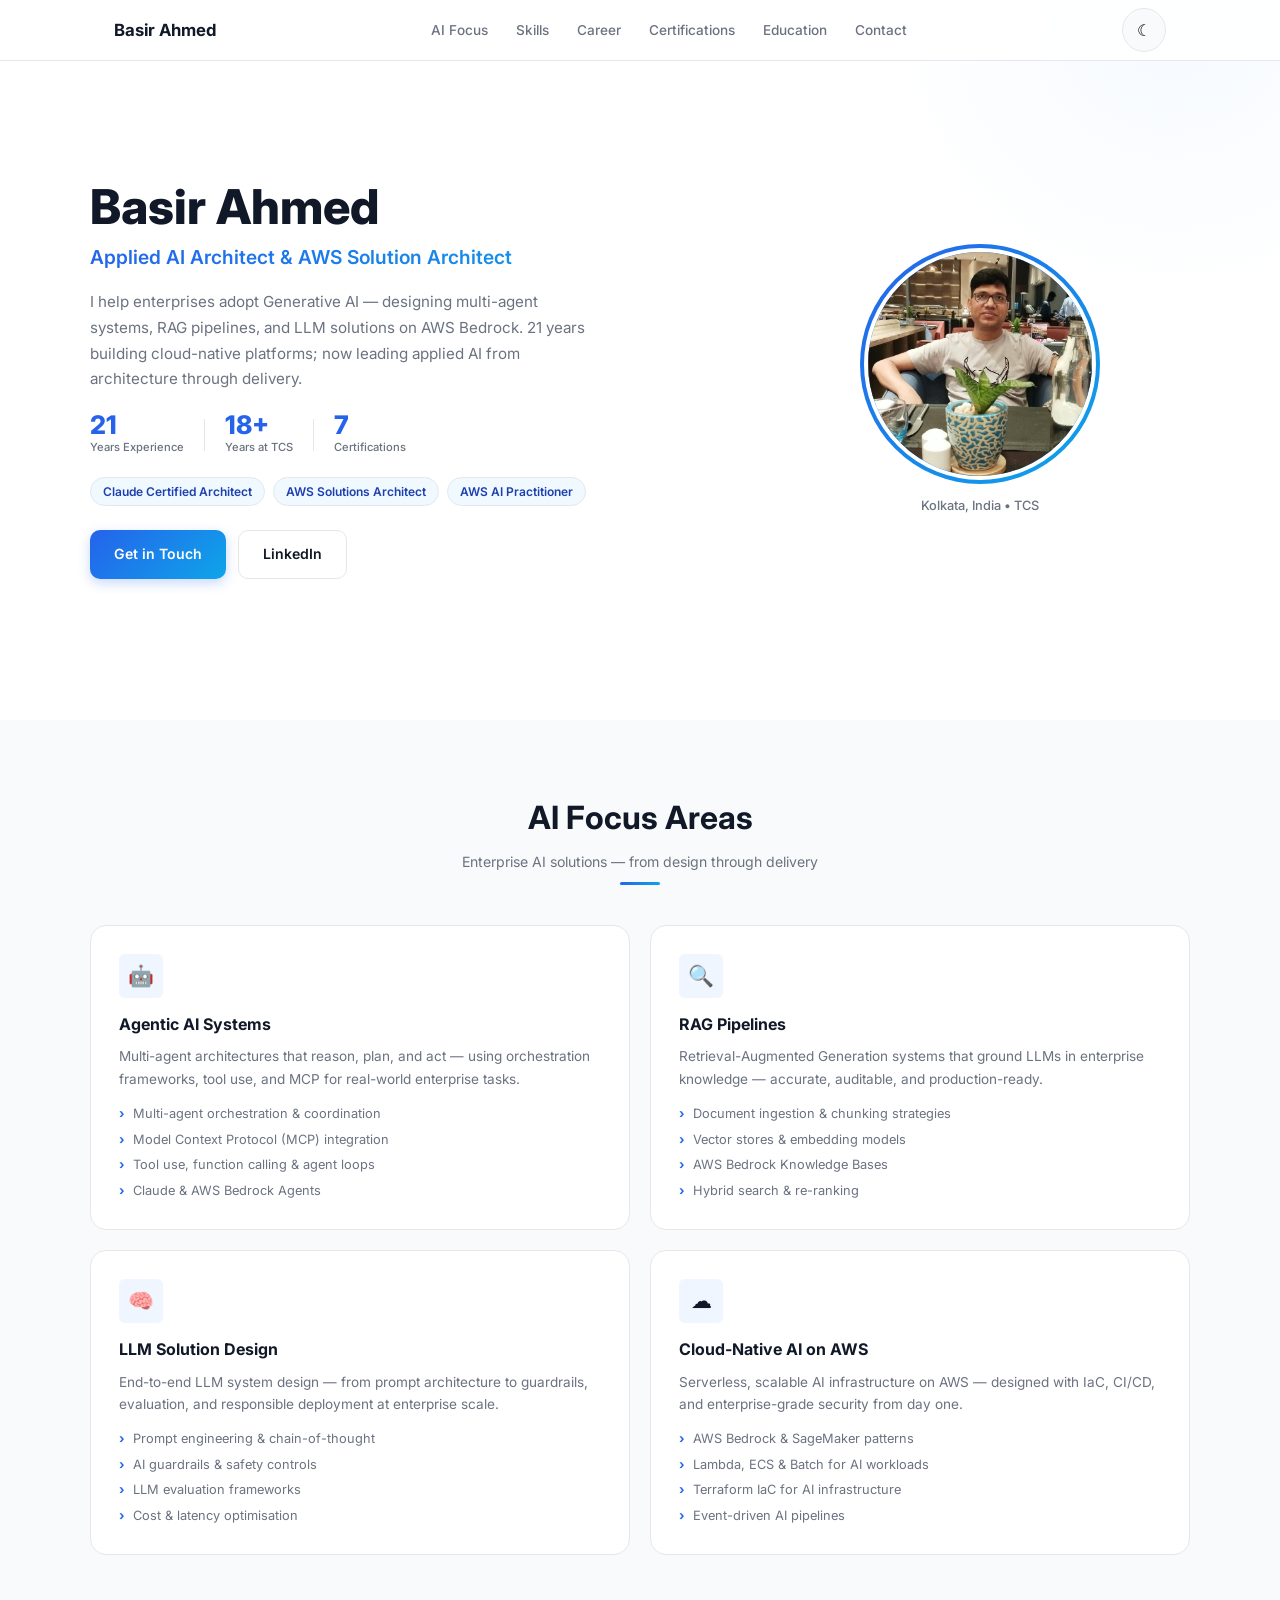
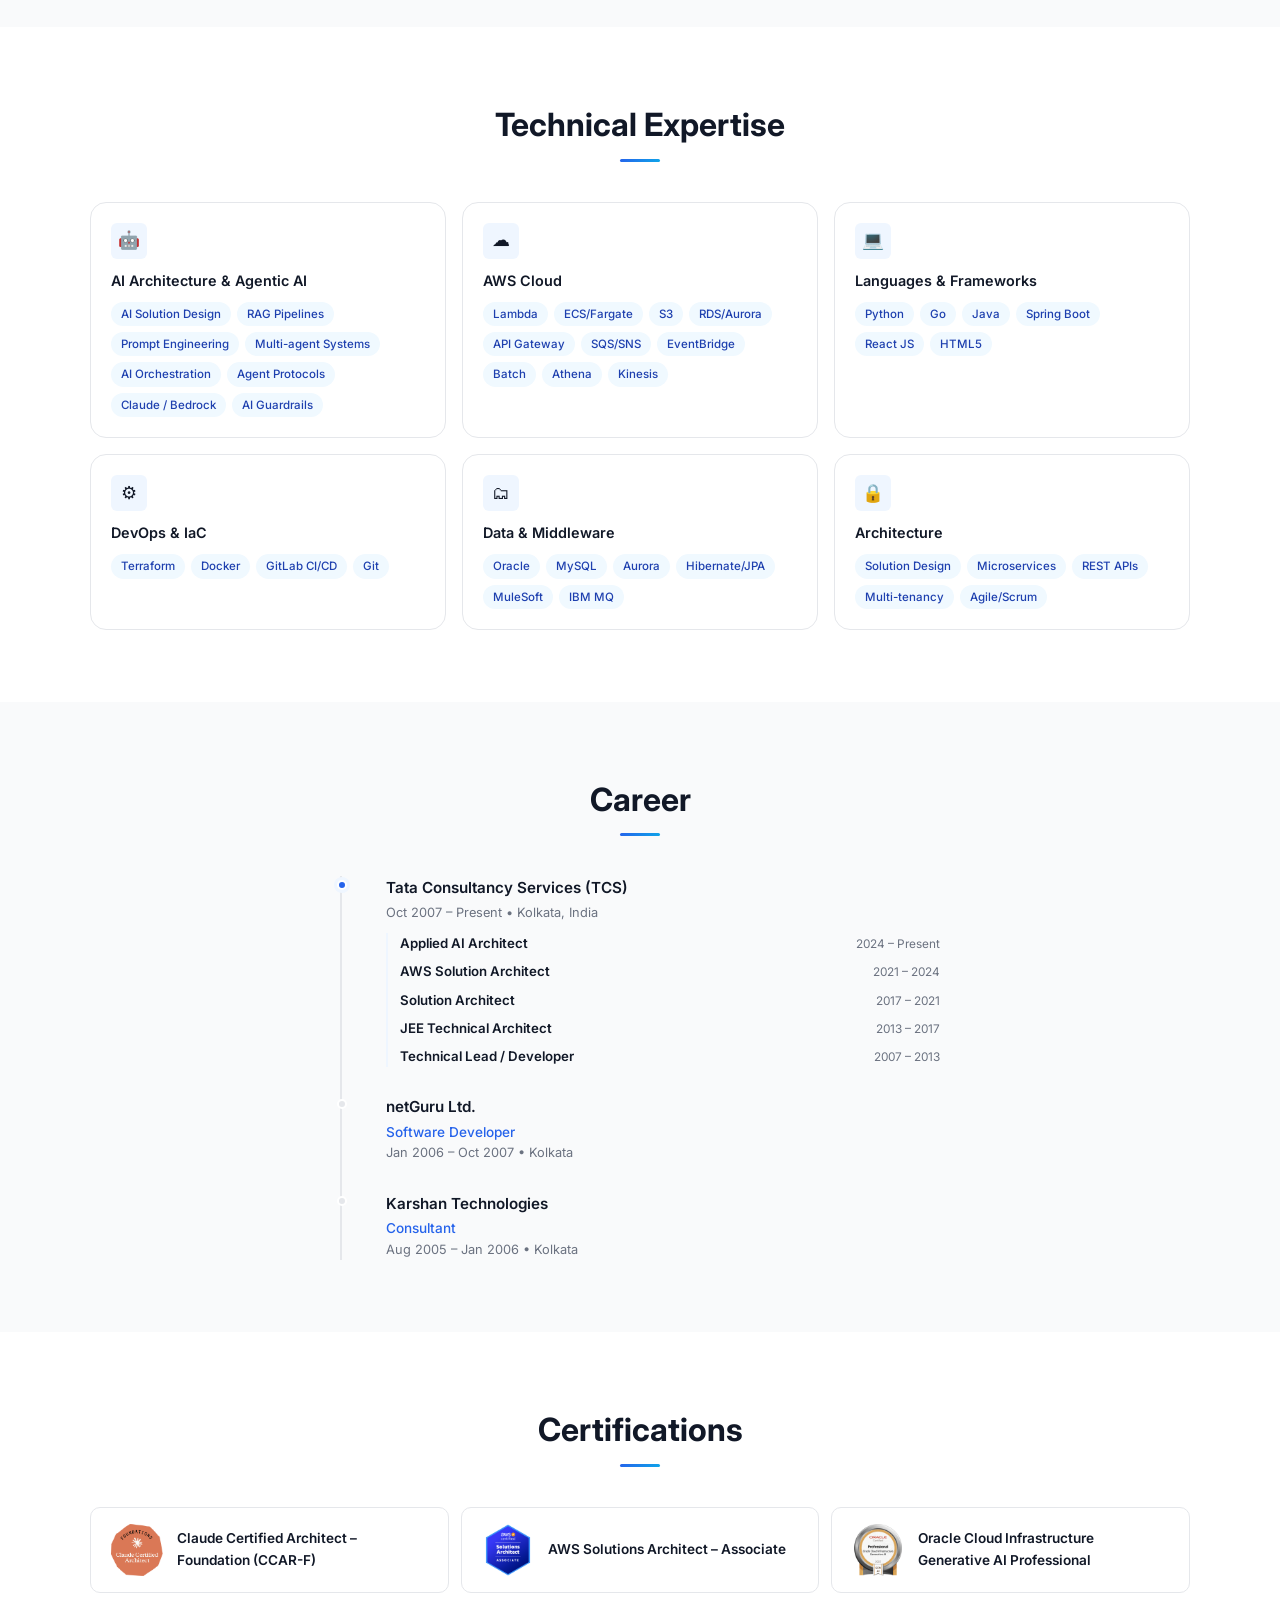
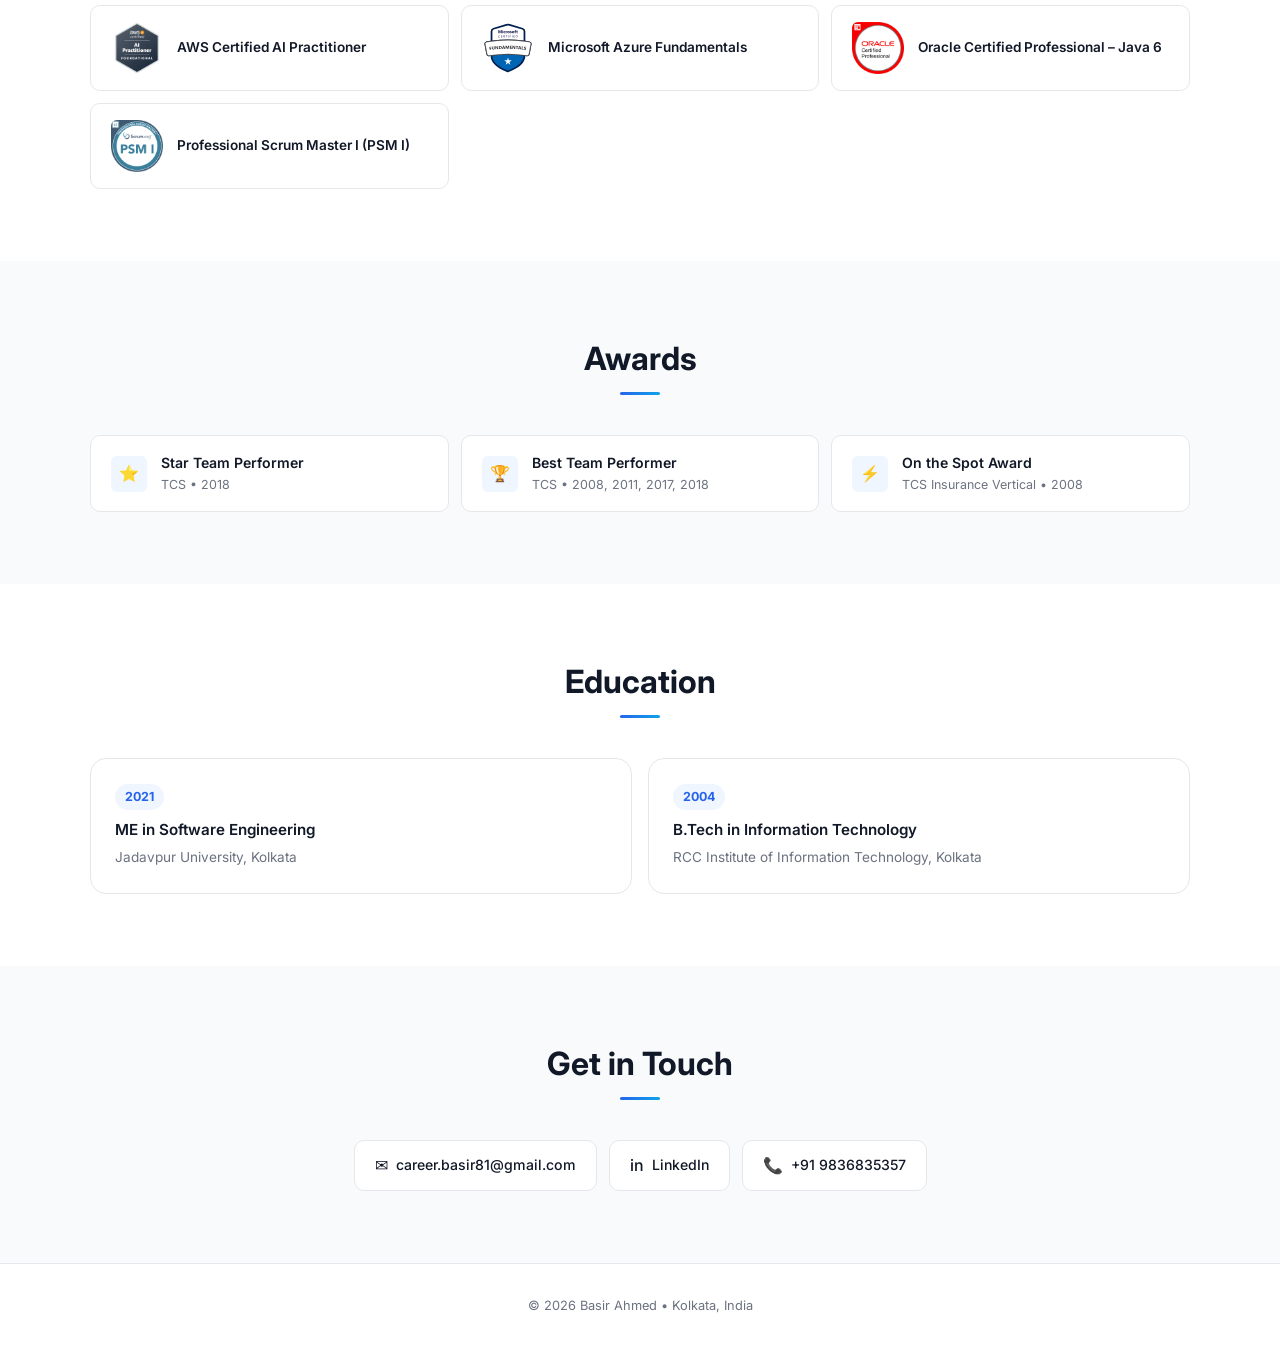
==== commit 85f70d83: "update 5" ====
--- a/index.html
+++ b/index.html
@@ -64,8 +64,8 @@
       <div class="nav-container">
         <a href="#" class="nav-logo" aria-label="Home">Basir Ahmed</a>
         <ul class="nav-links" id="navLinks">
+          <li><a href="#ai-focus">AI Focus</a></li>
           <li><a href="#skills">Skills</a></li>
-          <li><a href="#projects">Projects</a></li>
           <li><a href="#career">Career</a></li>
           <li><a href="#certifications">Certifications</a></li>
           <li><a href="#education">Education</a></li>
@@ -102,10 +102,26 @@
               Applied AI Architect &amp; AWS Solution Architect
             </p>
             <p class="summary">
-              I design enterprise-grade LLM solutions, agentic workflows, and RAG
-              systems. 21 years building cloud-native platforms — now helping
-              organisations adopt Generative AI at scale on AWS.
+              I help enterprises adopt Generative AI — designing multi-agent systems,
+              RAG pipelines, and LLM solutions on AWS Bedrock. 21 years building
+              cloud-native platforms; now leading applied AI from architecture through delivery.
             </p>
+            <div class="hero-stats" aria-label="Career highlights">
+              <div class="hero-stat">
+                <span class="hero-stat-value">21</span>
+                <span class="hero-stat-label">Years Experience</span>
+              </div>
+              <div class="hero-stat-sep" aria-hidden="true"></div>
+              <div class="hero-stat">
+                <span class="hero-stat-value">18+</span>
+                <span class="hero-stat-label">Years at TCS</span>
+              </div>
+              <div class="hero-stat-sep" aria-hidden="true"></div>
+              <div class="hero-stat">
+                <span class="hero-stat-value">7</span>
+                <span class="hero-stat-label">Certifications</span>
+              </div>
+            </div>
             <div class="hero-badges">
               <span class="hero-badge">Claude Certified Architect</span>
               <span class="hero-badge">AWS Solutions Architect</span>
@@ -133,6 +149,63 @@
               />
             </div>
             <p class="hero-location">Kolkata, India &bull; TCS</p>
+          </div>
+        </div>
+      </section>
+
+      <!-- AI Focus Areas Section -->
+      <section class="section section-alt" id="ai-focus">
+        <div class="container">
+          <div class="section-header reveal">
+            <h2>AI Focus Areas</h2>
+            <p class="section-sub">Enterprise AI solutions — from design through delivery</p>
+            <div class="divider" aria-hidden="true"></div>
+          </div>
+          <div class="architect-grid">
+            <div class="architect-card reveal">
+              <div class="architect-card-icon" aria-hidden="true">&#129302;</div>
+              <h3>Agentic AI Systems</h3>
+              <p>Multi-agent architectures that reason, plan, and act — using orchestration frameworks, tool use, and MCP for real-world enterprise tasks.</p>
+              <ul class="architect-list">
+                <li>Multi-agent orchestration &amp; coordination</li>
+                <li>Model Context Protocol (MCP) integration</li>
+                <li>Tool use, function calling &amp; agent loops</li>
+                <li>Claude &amp; AWS Bedrock Agents</li>
+              </ul>
+            </div>
+            <div class="architect-card reveal">
+              <div class="architect-card-icon" aria-hidden="true">&#128269;</div>
+              <h3>RAG Pipelines</h3>
+              <p>Retrieval-Augmented Generation systems that ground LLMs in enterprise knowledge — accurate, auditable, and production-ready.</p>
+              <ul class="architect-list">
+                <li>Document ingestion &amp; chunking strategies</li>
+                <li>Vector stores &amp; embedding models</li>
+                <li>AWS Bedrock Knowledge Bases</li>
+                <li>Hybrid search &amp; re-ranking</li>
+              </ul>
+            </div>
+            <div class="architect-card reveal">
+              <div class="architect-card-icon" aria-hidden="true">&#129504;</div>
+              <h3>LLM Solution Design</h3>
+              <p>End-to-end LLM system design — from prompt architecture to guardrails, evaluation, and responsible deployment at enterprise scale.</p>
+              <ul class="architect-list">
+                <li>Prompt engineering &amp; chain-of-thought</li>
+                <li>AI guardrails &amp; safety controls</li>
+                <li>LLM evaluation frameworks</li>
+                <li>Cost &amp; latency optimisation</li>
+              </ul>
+            </div>
+            <div class="architect-card reveal">
+              <div class="architect-card-icon" aria-hidden="true">&#9729;</div>
+              <h3>Cloud-Native AI on AWS</h3>
+              <p>Serverless, scalable AI infrastructure on AWS — designed with IaC, CI/CD, and enterprise-grade security from day one.</p>
+              <ul class="architect-list">
+                <li>AWS Bedrock &amp; SageMaker patterns</li>
+                <li>Lambda, ECS &amp; Batch for AI workloads</li>
+                <li>Terraform IaC for AI infrastructure</li>
+                <li>Event-driven AI pipelines</li>
+              </ul>
+            </div>
           </div>
         </div>
       </section>
@@ -224,89 +297,8 @@
         </div>
       </section>
 
-      <!-- Projects Section -->
-      <section class="section section-alt" id="projects">
-        <div class="container">
-          <div class="section-header reveal">
-            <h2>Key Projects</h2>
-            <div class="divider" aria-hidden="true"></div>
-          </div>
-          <div class="projects-grid">
-            <div class="project-card reveal">
-              <h3>CCDB Decoupling on AWS</h3>
-              <p class="project-client">Hallmark Cards</p>
-              <p class="project-desc">Mainframe-to-AWS modernisation of the Change of Address database processing system with event-driven architecture.</p>
-              <div class="skill-tags">
-                <span class="skill-tag">Go</span>
-                <span class="skill-tag">Lambda</span>
-                <span class="skill-tag">AWS Batch</span>
-                <span class="skill-tag">Athena</span>
-                <span class="skill-tag">EventBridge</span>
-                <span class="skill-tag">Terraform</span>
-              </div>
-            </div>
-            <div class="project-card reveal">
-              <h3>NCOA Batch Processing</h3>
-              <p class="project-client">Hallmark Cards</p>
-              <p class="project-desc">Migration of National Change of Address batch processing from Mainframe to serverless AWS architecture.</p>
-              <div class="skill-tags">
-                <span class="skill-tag">Go</span>
-                <span class="skill-tag">Lambda</span>
-                <span class="skill-tag">Aurora MySQL</span>
-                <span class="skill-tag">Terraform</span>
-                <span class="skill-tag">GitLab CI/CD</span>
-              </div>
-            </div>
-            <div class="project-card reveal">
-              <h3>MPPS 2.0 Modernisation</h3>
-              <p class="project-client">Hallmark Cards</p>
-              <p class="project-desc">Legacy application modernisation to a React-based SPA with cloud-native deployment on AWS.</p>
-              <div class="skill-tags">
-                <span class="skill-tag">React JS</span>
-                <span class="skill-tag">Redux</span>
-                <span class="skill-tag">AWS S3</span>
-                <span class="skill-tag">ECS</span>
-              </div>
-            </div>
-            <div class="project-card reveal">
-              <h3>Global Sales &amp; Servicing Platform</h3>
-              <p class="project-client">MetLife</p>
-              <p class="project-desc">Multi-tenant, multi-lingual enterprise JEE platform deployed across USA, China, Gulf, and Vietnam.</p>
-              <div class="skill-tags">
-                <span class="skill-tag">Java/JEE</span>
-                <span class="skill-tag">Spring</span>
-                <span class="skill-tag">Multi-tenancy</span>
-                <span class="skill-tag">i18n</span>
-              </div>
-            </div>
-            <div class="project-card reveal">
-              <h3>DMZ Segmentation &amp; RSA Remediation</h3>
-              <p class="project-client">Hallmark Cards</p>
-              <p class="project-desc">Enterprise security implementation with network segmentation, AES-256 encryption, and RSA-2048 on JBoss EAP.</p>
-              <div class="skill-tags">
-                <span class="skill-tag">PicketLink</span>
-                <span class="skill-tag">AES-256</span>
-                <span class="skill-tag">RSA-2048</span>
-                <span class="skill-tag">JBoss EAP</span>
-              </div>
-            </div>
-            <div class="project-card reveal">
-              <h3>MGE Sign &amp; Send APIs</h3>
-              <p class="project-client">Hallmark Cards</p>
-              <p class="project-desc">MuleSoft API layer for the digital greeting card platform on AnyPoint/CloudHub.</p>
-              <div class="skill-tags">
-                <span class="skill-tag">MuleSoft</span>
-                <span class="skill-tag">AnyPoint</span>
-                <span class="skill-tag">CloudHub</span>
-                <span class="skill-tag">REST APIs</span>
-              </div>
-            </div>
-          </div>
-        </div>
-      </section>
-
       <!-- Career Section -->
-      <section class="section" id="career">
+      <section class="section section-alt" id="career">
         <div class="container">
           <div class="section-header reveal">
             <h2>Career</h2>
@@ -317,10 +309,29 @@
               <div class="career-dot"></div>
               <div class="career-content">
                 <h3>Tata Consultancy Services (TCS)</h3>
-                <p class="career-role">Solution Architect</p>
-                <p class="career-meta">
-                  Oct 2007 – Present &bull; Kolkata, India
-                </p>
+                <p class="career-meta-range">Oct 2007 – Present &bull; Kolkata, India</p>
+                <div class="career-roles">
+                  <div class="career-role-item">
+                    <span class="career-role-title">Applied AI Architect</span>
+                    <span class="career-role-period">2024 – Present</span>
+                  </div>
+                  <div class="career-role-item">
+                    <span class="career-role-title">AWS Solution Architect</span>
+                    <span class="career-role-period">2021 – 2024</span>
+                  </div>
+                  <div class="career-role-item">
+                    <span class="career-role-title">Solution Architect</span>
+                    <span class="career-role-period">2017 – 2021</span>
+                  </div>
+                  <div class="career-role-item">
+                    <span class="career-role-title">JEE Technical Architect</span>
+                    <span class="career-role-period">2013 – 2017</span>
+                  </div>
+                  <div class="career-role-item">
+                    <span class="career-role-title">Technical Lead / Developer</span>
+                    <span class="career-role-period">2007 – 2013</span>
+                  </div>
+                </div>
               </div>
             </div>
             <div class="career-item">
@@ -344,7 +355,7 @@
       </section>
 
       <!-- Certifications Section -->
-      <section class="section section-alt" id="certifications">
+      <section class="section" id="certifications">
         <div class="container">
           <div class="section-header reveal">
             <h2>Certifications</h2>
@@ -352,39 +363,78 @@
           </div>
           <div class="certs-grid">
             <div class="cert-card reveal">
-              <div class="cert-icon" aria-hidden="true">&#129302;</div>
+              <img src="./images/certs/badge-anthropic-ccar.png" alt="Claude Certified Architect Foundation badge" class="cert-badge-img" />
               <div class="cert-info">
                 <h3>Claude Certified Architect – Foundation (CCAR-F)</h3>
               </div>
             </div>
             <div class="cert-card reveal">
-              <div class="cert-icon" aria-hidden="true">&#9729;</div>
+              <img src="./images/certs/badge-aws-sa-associate.png" alt="AWS Certified Solutions Architect Associate badge" class="cert-badge-img" />
               <div class="cert-info">
                 <h3>AWS Solutions Architect – Associate</h3>
               </div>
             </div>
             <div class="cert-card reveal">
-              <div class="cert-icon" aria-hidden="true">&#129302;</div>
+              <img src="./images/certs/badge-oci-genai.png" alt="Oracle Cloud Infrastructure Generative AI Professional badge" class="cert-badge-img" />
+              <div class="cert-info">
+                <h3>Oracle Cloud Infrastructure Generative AI Professional</h3>
+              </div>
+            </div>
+            <div class="cert-card reveal">
+              <img src="./images/certs/badge-aws-ai-practitioner.png" alt="AWS Certified AI Practitioner badge" class="cert-badge-img" />
               <div class="cert-info">
                 <h3>AWS Certified AI Practitioner</h3>
               </div>
             </div>
             <div class="cert-card reveal">
-              <div class="cert-icon" aria-hidden="true">&#9729;</div>
+              <img src="./images/certs/badge-azure-fundamentals.svg" alt="Microsoft Azure Fundamentals badge" class="cert-badge-img" />
               <div class="cert-info">
                 <h3>Microsoft Azure Fundamentals</h3>
               </div>
             </div>
             <div class="cert-card reveal">
-              <div class="cert-icon" aria-hidden="true">&#9749;</div>
+              <img src="./images/certs/badge-oracle-java-ocp.png" alt="Oracle Certified Professional Java 6 badge" class="cert-badge-img" />
               <div class="cert-info">
                 <h3>Oracle Certified Professional – Java 6</h3>
               </div>
             </div>
             <div class="cert-card reveal">
-              <div class="cert-icon" aria-hidden="true">&#128203;</div>
+              <img src="./images/certs/badge-scrum-psm1.png" alt="Professional Scrum Master I badge" class="cert-badge-img" />
               <div class="cert-info">
                 <h3>Professional Scrum Master I (PSM I)</h3>
+              </div>
+            </div>
+          </div>
+        </div>
+      </section>
+
+      <!-- Awards Section -->
+      <section class="section section-alt" id="awards">
+        <div class="container">
+          <div class="section-header reveal">
+            <h2>Awards</h2>
+            <div class="divider" aria-hidden="true"></div>
+          </div>
+          <div class="awards-grid">
+            <div class="award-card reveal">
+              <div class="award-icon" aria-hidden="true">&#11088;</div>
+              <div class="award-info">
+                <h3>Star Team Performer</h3>
+                <p class="award-org">TCS &bull; 2018</p>
+              </div>
+            </div>
+            <div class="award-card reveal">
+              <div class="award-icon" aria-hidden="true">&#127942;</div>
+              <div class="award-info">
+                <h3>Best Team Performer</h3>
+                <p class="award-org">TCS &bull; 2008, 2011, 2017, 2018</p>
+              </div>
+            </div>
+            <div class="award-card reveal">
+              <div class="award-icon" aria-hidden="true">&#9889;</div>
+              <div class="award-info">
+                <h3>On the Spot Award</h3>
+                <p class="award-org">TCS Insurance Vertical &bull; 2008</p>
               </div>
             </div>
           </div>
--- a/css/styles.css
+++ b/css/styles.css
@@ -482,27 +482,17 @@
     box-shadow: 0 4px 12px var(--color-shadow);
 }
 
-.cert-icon {
-    width: 36px;
-    height: 36px;
+.cert-badge-img {
+    width: 52px;
+    height: 52px;
+    object-fit: contain;
+    flex-shrink: 0;
     border-radius: var(--radius-sm);
-    background: var(--color-primary-light);
-    display: flex;
-    align-items: center;
-    justify-content: center;
-    font-size: 1rem;
-    flex-shrink: 0;
 }
 
 .cert-info h3 {
     font-size: 0.85rem;
     font-weight: 600;
-    margin-bottom: 1px;
-}
-.cert-info .score {
-    color: var(--color-primary);
-    font-size: 0.78rem;
-    font-weight: 500;
 }
 
 /* --- Education --- */
@@ -625,7 +615,7 @@
         opacity: 0;
         pointer-events: none;
         transition: transform 0.3s ease, opacity 0.3s ease;
-        z-index: -1;
+        z-index: 999;
     }
     .nav-links.active {
         transform: translateY(0);
@@ -728,3 +718,203 @@
     a { color: #000; text-decoration: underline; }
     .hero { min-height: auto; padding: 24px 0; }
 }
+
+/* --- Hero Stats --- */
+.hero-stats {
+    display: flex;
+    align-items: center;
+    gap: 20px;
+    margin-bottom: 20px;
+}
+.hero-stat {
+    display: flex;
+    flex-direction: column;
+    align-items: flex-start;
+    gap: 1px;
+}
+.hero-stat-value {
+    font-size: 1.6rem;
+    font-weight: 800;
+    color: var(--color-primary);
+    line-height: 1;
+}
+.hero-stat-label {
+    font-size: 0.7rem;
+    color: var(--color-text-muted);
+    font-weight: 500;
+    white-space: nowrap;
+}
+.hero-stat-sep {
+    width: 1px;
+    height: 32px;
+    background: var(--color-border);
+    flex-shrink: 0;
+}
+
+/* --- Section subtitle --- */
+.section-sub {
+    font-size: 0.88rem;
+    color: var(--color-text-muted);
+    margin-bottom: 4px;
+}
+
+/* --- What I Architect --- */
+.architect-grid {
+    display: grid;
+    grid-template-columns: repeat(2, 1fr);
+    gap: 20px;
+}
+.architect-card {
+    background: var(--color-bg-card);
+    border: 1px solid var(--color-border);
+    border-radius: var(--radius-lg);
+    padding: 28px;
+    transition: transform var(--transition), box-shadow var(--transition), border-color var(--transition);
+}
+.architect-card-icon {
+    width: 44px;
+    height: 44px;
+    border-radius: var(--radius-sm);
+    background: var(--color-primary-light);
+    display: flex;
+    align-items: center;
+    justify-content: center;
+    font-size: 1.3rem;
+    margin-bottom: 14px;
+}
+.architect-card h3 {
+    font-size: 1rem;
+    font-weight: 700;
+    margin-bottom: 8px;
+}
+.architect-card > p {
+    font-size: 0.85rem;
+    color: var(--color-text-muted);
+    line-height: 1.65;
+    margin-bottom: 14px;
+}
+.architect-list {
+    list-style: none;
+    display: flex;
+    flex-direction: column;
+    gap: 5px;
+}
+.architect-list li {
+    font-size: 0.8rem;
+    color: var(--color-text-muted);
+    padding-left: 14px;
+    position: relative;
+}
+.architect-list li::before {
+    content: '›';
+    position: absolute;
+    left: 0;
+    color: var(--color-primary);
+    font-weight: 700;
+}
+
+/* --- AI Project badge --- */
+.project-card-ai { border-top: 2px solid var(--color-primary); }
+.project-ai-badge {
+    display: inline-block;
+    padding: 2px 10px;
+    background: var(--color-primary-light);
+    color: var(--color-primary);
+    border-radius: 20px;
+    font-size: 0.68rem;
+    font-weight: 700;
+    margin-bottom: 8px;
+    text-transform: uppercase;
+    letter-spacing: 0.04em;
+}
+
+/* --- Career sub-roles --- */
+.career-meta-range {
+    font-size: 0.8rem;
+    color: var(--color-text-muted);
+    margin-top: 2px;
+    margin-bottom: 10px;
+}
+.career-roles {
+    display: flex;
+    flex-direction: column;
+    gap: 7px;
+    border-left: 2px solid var(--color-primary-light);
+    padding-left: 12px;
+}
+.career-role-item {
+    display: flex;
+    justify-content: space-between;
+    align-items: baseline;
+    gap: 12px;
+}
+.career-role-title {
+    font-size: 0.83rem;
+    font-weight: 600;
+    color: var(--color-text);
+}
+.career-role-period {
+    font-size: 0.74rem;
+    color: var(--color-text-muted);
+    white-space: nowrap;
+    flex-shrink: 0;
+}
+
+/* --- Awards --- */
+.awards-grid {
+    display: grid;
+    grid-template-columns: repeat(auto-fit, minmax(240px, 1fr));
+    gap: 12px;
+}
+.award-card {
+    background: var(--color-bg-card);
+    border: 1px solid var(--color-border);
+    border-radius: var(--radius);
+    padding: 16px 20px;
+    display: flex;
+    align-items: center;
+    gap: 14px;
+    transition: border-color var(--transition), box-shadow var(--transition);
+}
+.award-card:hover {
+    border-color: var(--color-primary);
+    box-shadow: 0 4px 12px var(--color-shadow);
+}
+.award-icon {
+    width: 36px;
+    height: 36px;
+    border-radius: var(--radius-sm);
+    background: var(--color-primary-light);
+    display: flex;
+    align-items: center;
+    justify-content: center;
+    font-size: 1rem;
+    flex-shrink: 0;
+}
+.award-info h3 {
+    font-size: 0.88rem;
+    font-weight: 600;
+    margin-bottom: 1px;
+}
+.award-org {
+    font-size: 0.78rem;
+    color: var(--color-text-muted);
+}
+
+/* --- Responsive additions --- */
+@media (max-width: 900px) {
+    .architect-grid { grid-template-columns: 1fr; }
+}
+@media (max-width: 480px) {
+    .architect-grid { grid-template-columns: 1fr; }
+    .hero-stats { gap: 12px; }
+    .hero-stat-value { font-size: 1.3rem; }
+    .career-role-item { flex-direction: column; gap: 1px; }
+}
+@media (hover: hover) {
+    .architect-card:hover {
+        transform: translateY(-2px);
+        box-shadow: 0 8px 32px var(--color-shadow-lg);
+        border-color: var(--color-primary);
+    }
+}
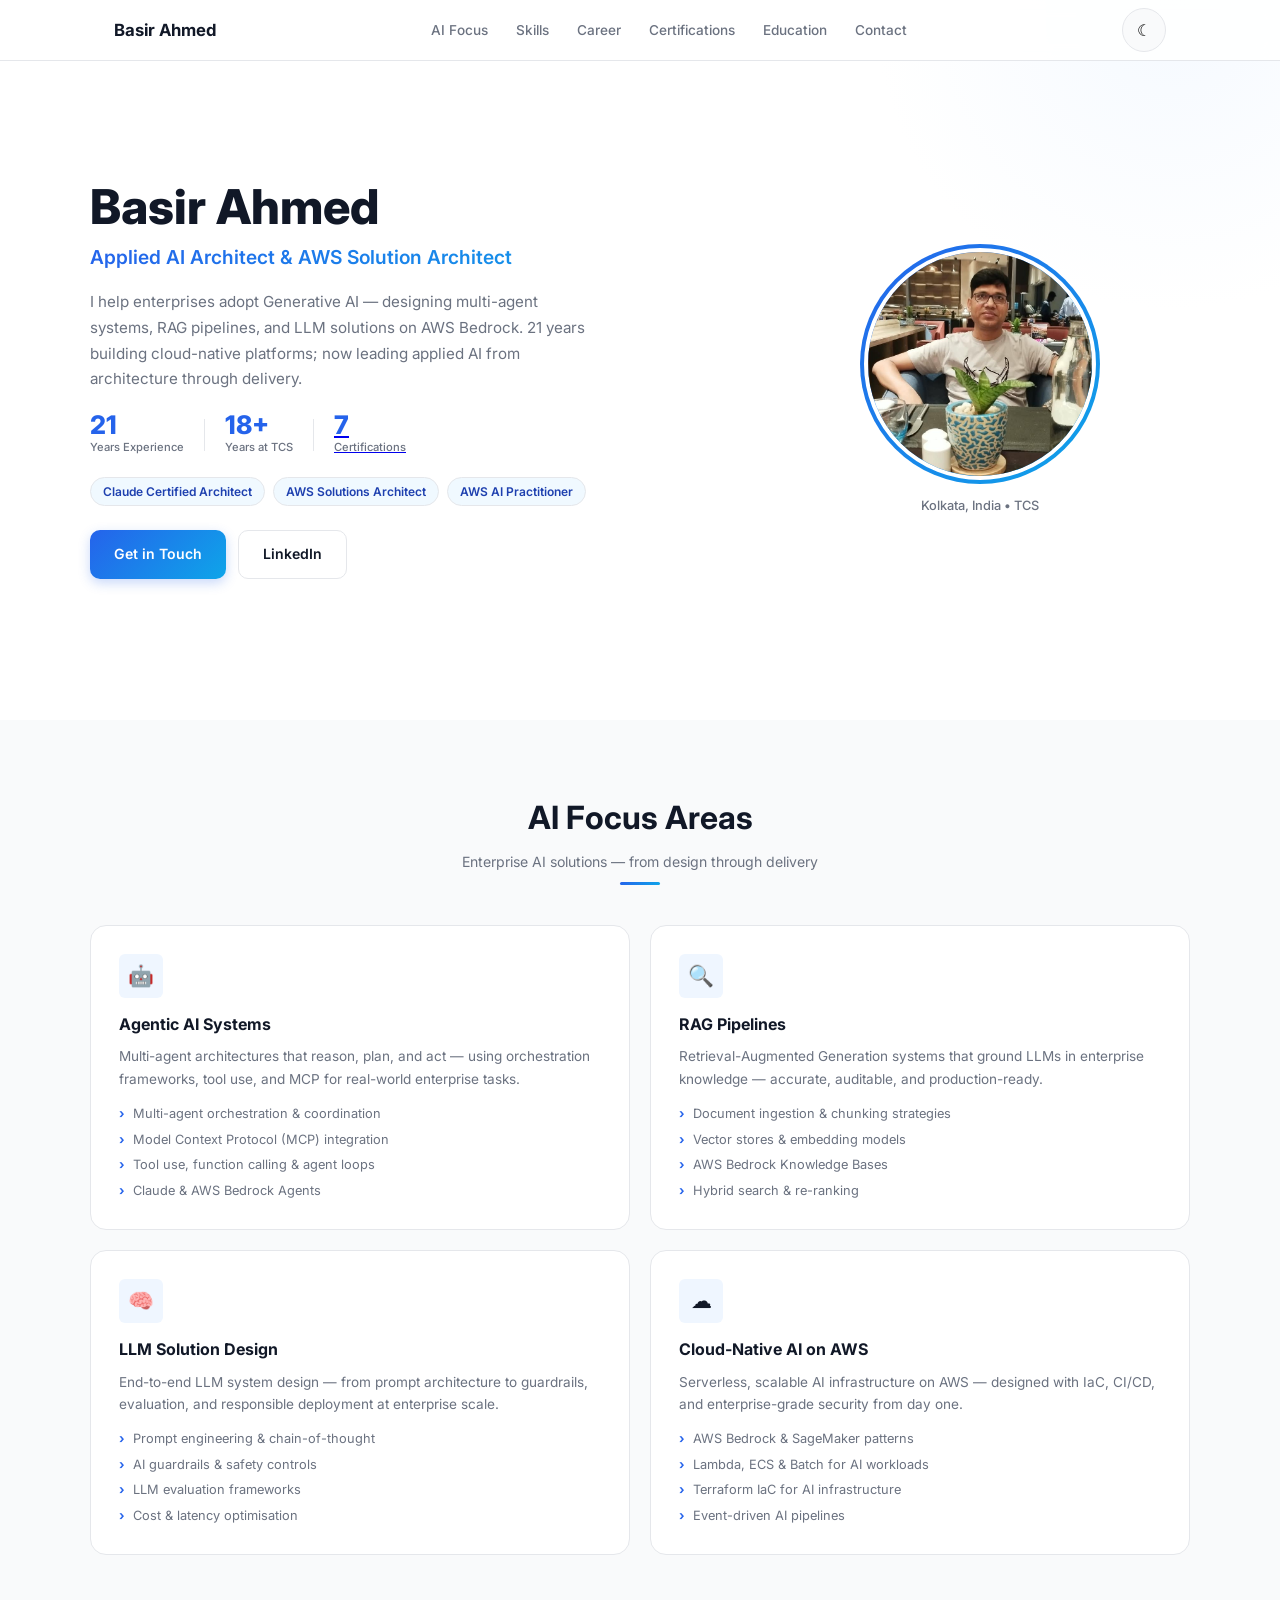
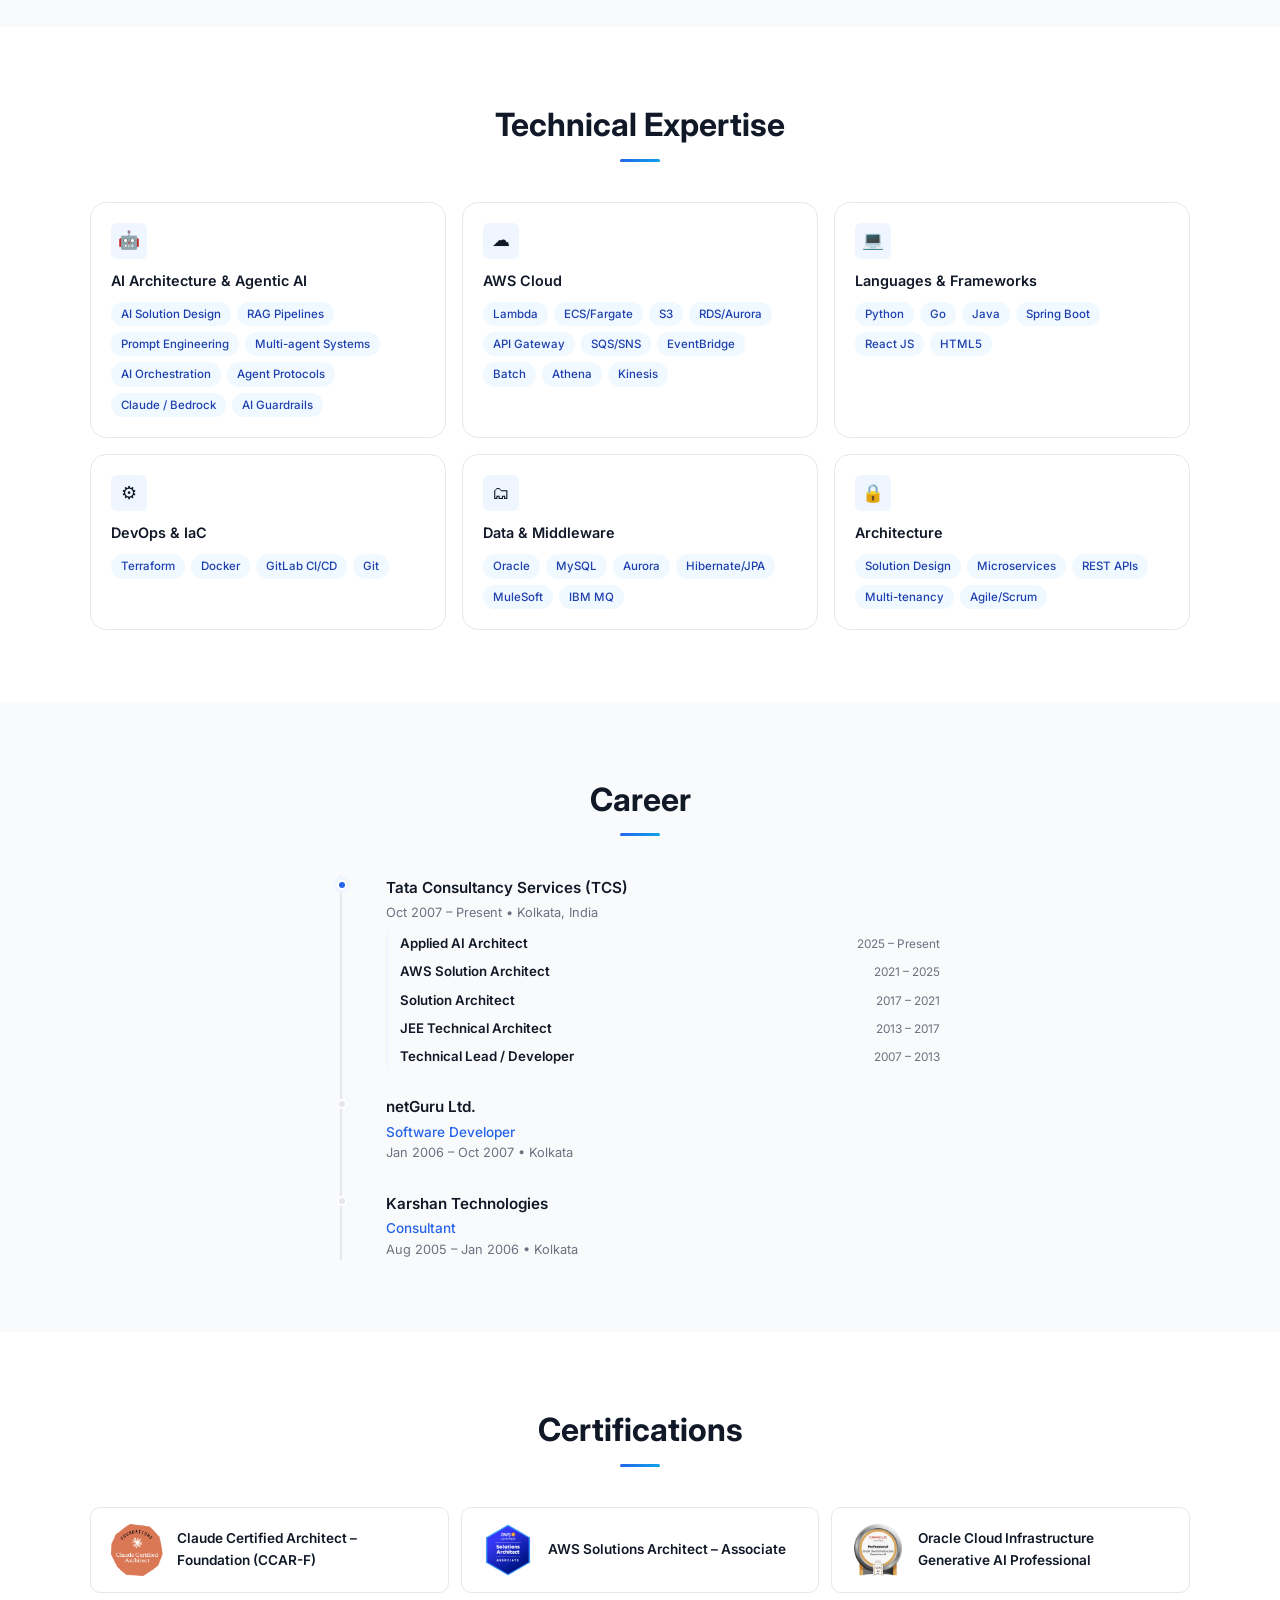
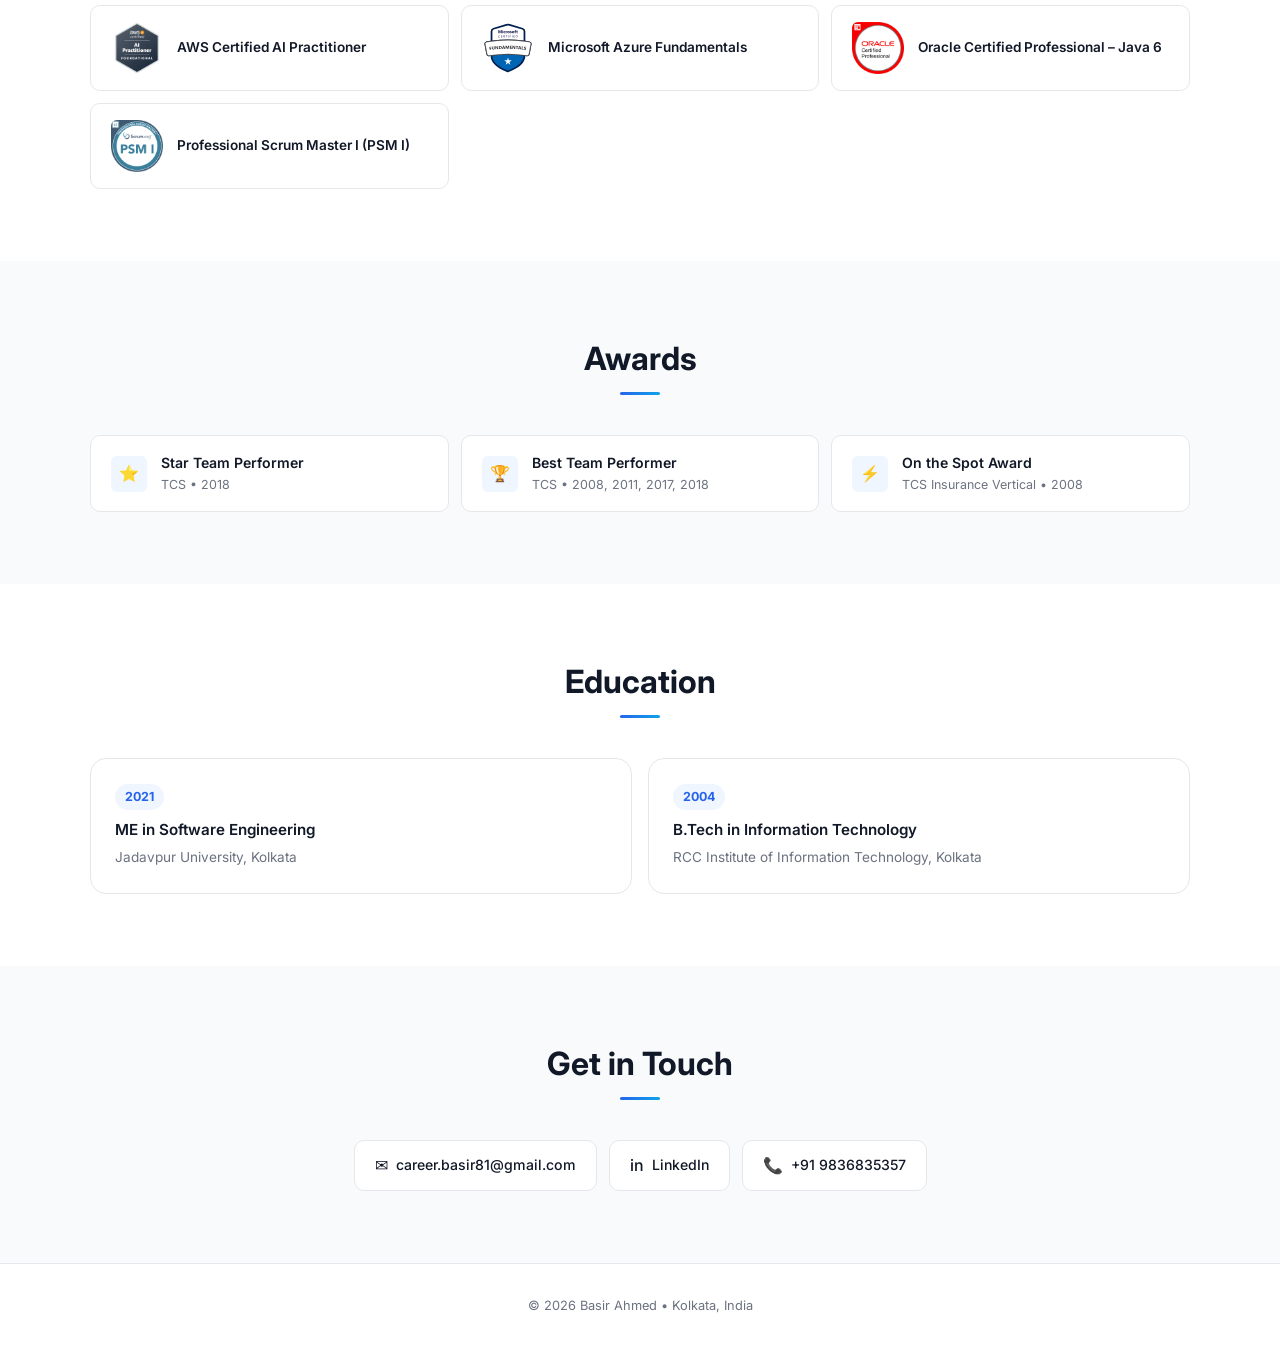
==== commit f241be98: "6" ====
--- a/index.html
+++ b/index.html
@@ -15,15 +15,27 @@
     <!-- Open Graph -->
     <meta property="og:type" content="website" />
     <meta property="og:title" content="Basir Ahmed — Applied AI Architect" />
-    <meta property="og:description" content="Applied AI Architect & AWS Solution Architect. Designing enterprise-grade LLM solutions, agentic workflows, and scalable AI on AWS." />
+    <meta
+      property="og:description"
+      content="Applied AI Architect & AWS Solution Architect. Designing enterprise-grade LLM solutions, agentic workflows, and scalable AI on AWS."
+    />
     <meta property="og:url" content="https://basir-ahmed.github.io/" />
-    <meta property="og:image" content="https://basir-ahmed.github.io/images/og-image.png" />
+    <meta
+      property="og:image"
+      content="https://basir-ahmed.github.io/images/og-image.png"
+    />
 
     <!-- Twitter Card -->
     <meta name="twitter:card" content="summary_large_image" />
     <meta name="twitter:title" content="Basir Ahmed — Applied AI Architect" />
-    <meta name="twitter:description" content="Applied AI Architect & AWS Solution Architect. Designing enterprise-grade LLM solutions, agentic workflows, and scalable AI on AWS." />
-    <meta name="twitter:image" content="https://basir-ahmed.github.io/images/og-image.png" />
+    <meta
+      name="twitter:description"
+      content="Applied AI Architect & AWS Solution Architect. Designing enterprise-grade LLM solutions, agentic workflows, and scalable AI on AWS."
+    />
+    <meta
+      name="twitter:image"
+      content="https://basir-ahmed.github.io/images/og-image.png"
+    />
 
     <!-- Favicon & Manifest -->
     <link rel="icon" href="./images/favicon.svg" type="image/svg+xml" />
@@ -41,19 +53,25 @@
 
     <!-- Structured Data -->
     <script type="application/ld+json">
-    {
-      "@context": "https://schema.org",
-      "@type": "Person",
-      "name": "Basir Ahmed",
-      "jobTitle": "Applied AI Architect",
-      "url": "https://basir-ahmed.github.io",
-      "sameAs": ["https://www.linkedin.com/in/basir-ahmed"],
-      "worksFor": {
-        "@type": "Organization",
-        "name": "Tata Consultancy Services"
-      },
-      "knowsAbout": ["AI Architecture", "AWS Cloud", "LLM Solutions", "Agentic Workflows", "RAG Systems"]
-    }
+      {
+        "@context": "https://schema.org",
+        "@type": "Person",
+        "name": "Basir Ahmed",
+        "jobTitle": "Applied AI Architect",
+        "url": "https://basir-ahmed.github.io",
+        "sameAs": ["https://www.linkedin.com/in/basir-ahmed"],
+        "worksFor": {
+          "@type": "Organization",
+          "name": "Tata Consultancy Services"
+        },
+        "knowsAbout": [
+          "AI Architecture",
+          "AWS Cloud",
+          "LLM Solutions",
+          "Agentic Workflows",
+          "RAG Systems"
+        ]
+      }
     </script>
   </head>
   <body>
@@ -102,9 +120,10 @@
               Applied AI Architect &amp; AWS Solution Architect
             </p>
             <p class="summary">
-              I help enterprises adopt Generative AI — designing multi-agent systems,
-              RAG pipelines, and LLM solutions on AWS Bedrock. 21 years building
-              cloud-native platforms; now leading applied AI from architecture through delivery.
+              I help enterprises adopt Generative AI — designing multi-agent
+              systems, RAG pipelines, and LLM solutions on AWS Bedrock. 21 years
+              building cloud-native platforms; now leading applied AI from
+              architecture through delivery.
             </p>
             <div class="hero-stats" aria-label="Career highlights">
               <div class="hero-stat">
@@ -117,10 +136,10 @@
                 <span class="hero-stat-label">Years at TCS</span>
               </div>
               <div class="hero-stat-sep" aria-hidden="true"></div>
-              <div class="hero-stat">
+              <a href="#certifications" class="hero-stat">
                 <span class="hero-stat-value">7</span>
                 <span class="hero-stat-label">Certifications</span>
-              </div>
+              </a>
             </div>
             <div class="hero-badges">
               <span class="hero-badge">Claude Certified Architect</span>
@@ -158,14 +177,22 @@
         <div class="container">
           <div class="section-header reveal">
             <h2>AI Focus Areas</h2>
-            <p class="section-sub">Enterprise AI solutions — from design through delivery</p>
+            <p class="section-sub">
+              Enterprise AI solutions — from design through delivery
+            </p>
             <div class="divider" aria-hidden="true"></div>
           </div>
           <div class="architect-grid">
             <div class="architect-card reveal">
-              <div class="architect-card-icon" aria-hidden="true">&#129302;</div>
+              <div class="architect-card-icon" aria-hidden="true">
+                &#129302;
+              </div>
               <h3>Agentic AI Systems</h3>
-              <p>Multi-agent architectures that reason, plan, and act — using orchestration frameworks, tool use, and MCP for real-world enterprise tasks.</p>
+              <p>
+                Multi-agent architectures that reason, plan, and act — using
+                orchestration frameworks, tool use, and MCP for real-world
+                enterprise tasks.
+              </p>
               <ul class="architect-list">
                 <li>Multi-agent orchestration &amp; coordination</li>
                 <li>Model Context Protocol (MCP) integration</li>
@@ -174,9 +201,15 @@
               </ul>
             </div>
             <div class="architect-card reveal">
-              <div class="architect-card-icon" aria-hidden="true">&#128269;</div>
+              <div class="architect-card-icon" aria-hidden="true">
+                &#128269;
+              </div>
               <h3>RAG Pipelines</h3>
-              <p>Retrieval-Augmented Generation systems that ground LLMs in enterprise knowledge — accurate, auditable, and production-ready.</p>
+              <p>
+                Retrieval-Augmented Generation systems that ground LLMs in
+                enterprise knowledge — accurate, auditable, and
+                production-ready.
+              </p>
               <ul class="architect-list">
                 <li>Document ingestion &amp; chunking strategies</li>
                 <li>Vector stores &amp; embedding models</li>
@@ -185,9 +218,15 @@
               </ul>
             </div>
             <div class="architect-card reveal">
-              <div class="architect-card-icon" aria-hidden="true">&#129504;</div>
+              <div class="architect-card-icon" aria-hidden="true">
+                &#129504;
+              </div>
               <h3>LLM Solution Design</h3>
-              <p>End-to-end LLM system design — from prompt architecture to guardrails, evaluation, and responsible deployment at enterprise scale.</p>
+              <p>
+                End-to-end LLM system design — from prompt architecture to
+                guardrails, evaluation, and responsible deployment at enterprise
+                scale.
+              </p>
               <ul class="architect-list">
                 <li>Prompt engineering &amp; chain-of-thought</li>
                 <li>AI guardrails &amp; safety controls</li>
@@ -198,7 +237,10 @@
             <div class="architect-card reveal">
               <div class="architect-card-icon" aria-hidden="true">&#9729;</div>
               <h3>Cloud-Native AI on AWS</h3>
-              <p>Serverless, scalable AI infrastructure on AWS — designed with IaC, CI/CD, and enterprise-grade security from day one.</p>
+              <p>
+                Serverless, scalable AI infrastructure on AWS — designed with
+                IaC, CI/CD, and enterprise-grade security from day one.
+              </p>
               <ul class="architect-list">
                 <li>AWS Bedrock &amp; SageMaker patterns</li>
                 <li>Lambda, ECS &amp; Batch for AI workloads</li>
@@ -309,26 +351,34 @@
               <div class="career-dot"></div>
               <div class="career-content">
                 <h3>Tata Consultancy Services (TCS)</h3>
-                <p class="career-meta-range">Oct 2007 – Present &bull; Kolkata, India</p>
+                <p class="career-meta-range">
+                  Oct 2007 – Present &bull; Kolkata, India
+                </p>
                 <div class="career-roles">
                   <div class="career-role-item">
                     <span class="career-role-title">Applied AI Architect</span>
-                    <span class="career-role-period">2024 – Present</span>
+                    <span class="career-role-period">2025 – Present</span>
                   </div>
                   <div class="career-role-item">
-                    <span class="career-role-title">AWS Solution Architect</span>
-                    <span class="career-role-period">2021 – 2024</span>
+                    <span class="career-role-title"
+                      >AWS Solution Architect</span
+                    >
+                    <span class="career-role-period">2021 – 2025</span>
                   </div>
                   <div class="career-role-item">
                     <span class="career-role-title">Solution Architect</span>
                     <span class="career-role-period">2017 – 2021</span>
                   </div>
                   <div class="career-role-item">
-                    <span class="career-role-title">JEE Technical Architect</span>
+                    <span class="career-role-title"
+                      >JEE Technical Architect</span
+                    >
                     <span class="career-role-period">2013 – 2017</span>
                   </div>
                   <div class="career-role-item">
-                    <span class="career-role-title">Technical Lead / Developer</span>
+                    <span class="career-role-title"
+                      >Technical Lead / Developer</span
+                    >
                     <span class="career-role-period">2007 – 2013</span>
                   </div>
                 </div>
@@ -363,43 +413,71 @@
           </div>
           <div class="certs-grid">
             <div class="cert-card reveal">
-              <img src="./images/certs/badge-anthropic-ccar.png" alt="Claude Certified Architect Foundation badge" class="cert-badge-img" />
+              <img
+                src="./images/certs/badge-anthropic-ccar.png"
+                alt="Claude Certified Architect Foundation badge"
+                class="cert-badge-img"
+              />
               <div class="cert-info">
                 <h3>Claude Certified Architect – Foundation (CCAR-F)</h3>
               </div>
             </div>
             <div class="cert-card reveal">
-              <img src="./images/certs/badge-aws-sa-associate.png" alt="AWS Certified Solutions Architect Associate badge" class="cert-badge-img" />
+              <img
+                src="./images/certs/badge-aws-sa-associate.png"
+                alt="AWS Certified Solutions Architect Associate badge"
+                class="cert-badge-img"
+              />
               <div class="cert-info">
                 <h3>AWS Solutions Architect – Associate</h3>
               </div>
             </div>
             <div class="cert-card reveal">
-              <img src="./images/certs/badge-oci-genai.png" alt="Oracle Cloud Infrastructure Generative AI Professional badge" class="cert-badge-img" />
+              <img
+                src="./images/certs/badge-oci-genai.png"
+                alt="Oracle Cloud Infrastructure Generative AI Professional badge"
+                class="cert-badge-img"
+              />
               <div class="cert-info">
                 <h3>Oracle Cloud Infrastructure Generative AI Professional</h3>
               </div>
             </div>
             <div class="cert-card reveal">
-              <img src="./images/certs/badge-aws-ai-practitioner.png" alt="AWS Certified AI Practitioner badge" class="cert-badge-img" />
+              <img
+                src="./images/certs/badge-aws-ai-practitioner.png"
+                alt="AWS Certified AI Practitioner badge"
+                class="cert-badge-img"
+              />
               <div class="cert-info">
                 <h3>AWS Certified AI Practitioner</h3>
               </div>
             </div>
             <div class="cert-card reveal">
-              <img src="./images/certs/badge-azure-fundamentals.svg" alt="Microsoft Azure Fundamentals badge" class="cert-badge-img" />
+              <img
+                src="./images/certs/badge-azure-fundamentals.svg"
+                alt="Microsoft Azure Fundamentals badge"
+                class="cert-badge-img"
+              />
               <div class="cert-info">
                 <h3>Microsoft Azure Fundamentals</h3>
               </div>
             </div>
             <div class="cert-card reveal">
-              <img src="./images/certs/badge-oracle-java-ocp.png" alt="Oracle Certified Professional Java 6 badge" class="cert-badge-img" />
+              <img
+                src="./images/certs/badge-oracle-java-ocp.png"
+                alt="Oracle Certified Professional Java 6 badge"
+                class="cert-badge-img"
+              />
               <div class="cert-info">
                 <h3>Oracle Certified Professional – Java 6</h3>
               </div>
             </div>
             <div class="cert-card reveal">
-              <img src="./images/certs/badge-scrum-psm1.png" alt="Professional Scrum Master I badge" class="cert-badge-img" />
+              <img
+                src="./images/certs/badge-scrum-psm1.png"
+                alt="Professional Scrum Master I badge"
+                class="cert-badge-img"
+              />
               <div class="cert-info">
                 <h3>Professional Scrum Master I (PSM I)</h3>
               </div>
@@ -497,10 +575,14 @@
 
     <!-- Footer -->
     <footer class="footer">
-      <p>&copy; <span id="currentYear"></span> Basir Ahmed &bull; Kolkata, India</p>
+      <p>
+        &copy; <span id="currentYear"></span> Basir Ahmed &bull; Kolkata, India
+      </p>
     </footer>
 
-    <button class="back-to-top" id="backToTop" aria-label="Back to top">&#8593;</button>
+    <button class="back-to-top" id="backToTop" aria-label="Back to top">
+      &#8593;
+    </button>
 
     <script src="./js/main.js"></script>
   </body>
--- a/css/styles.css
+++ b/css/styles.css
@@ -128,6 +128,7 @@
 
 .mobile-menu-btn {
     display: none;
+    flex-direction: column;
     background: none;
     border: none;
     cursor: pointer;
@@ -136,14 +137,16 @@
     min-height: 44px;
     align-items: center;
     justify-content: center;
+    gap: 5px;
 }
 .mobile-menu-btn span {
     display: block;
-    width: 20px;
-    height: 2px;
+    width: 22px;
+    height: 3px;
+    min-height: 3px;
     background: var(--color-text);
-    margin: 5px 0;
     border-radius: 2px;
+    flex-shrink: 0;
 }
 
 /* --- Hero --- */
@@ -622,7 +625,7 @@
         opacity: 1;
         pointer-events: auto;
     }
-    .mobile-menu-btn { display: flex; }
+    .mobile-menu-btn { display: flex; flex-direction: column; }
 }
 
 @media (max-width: 480px) {
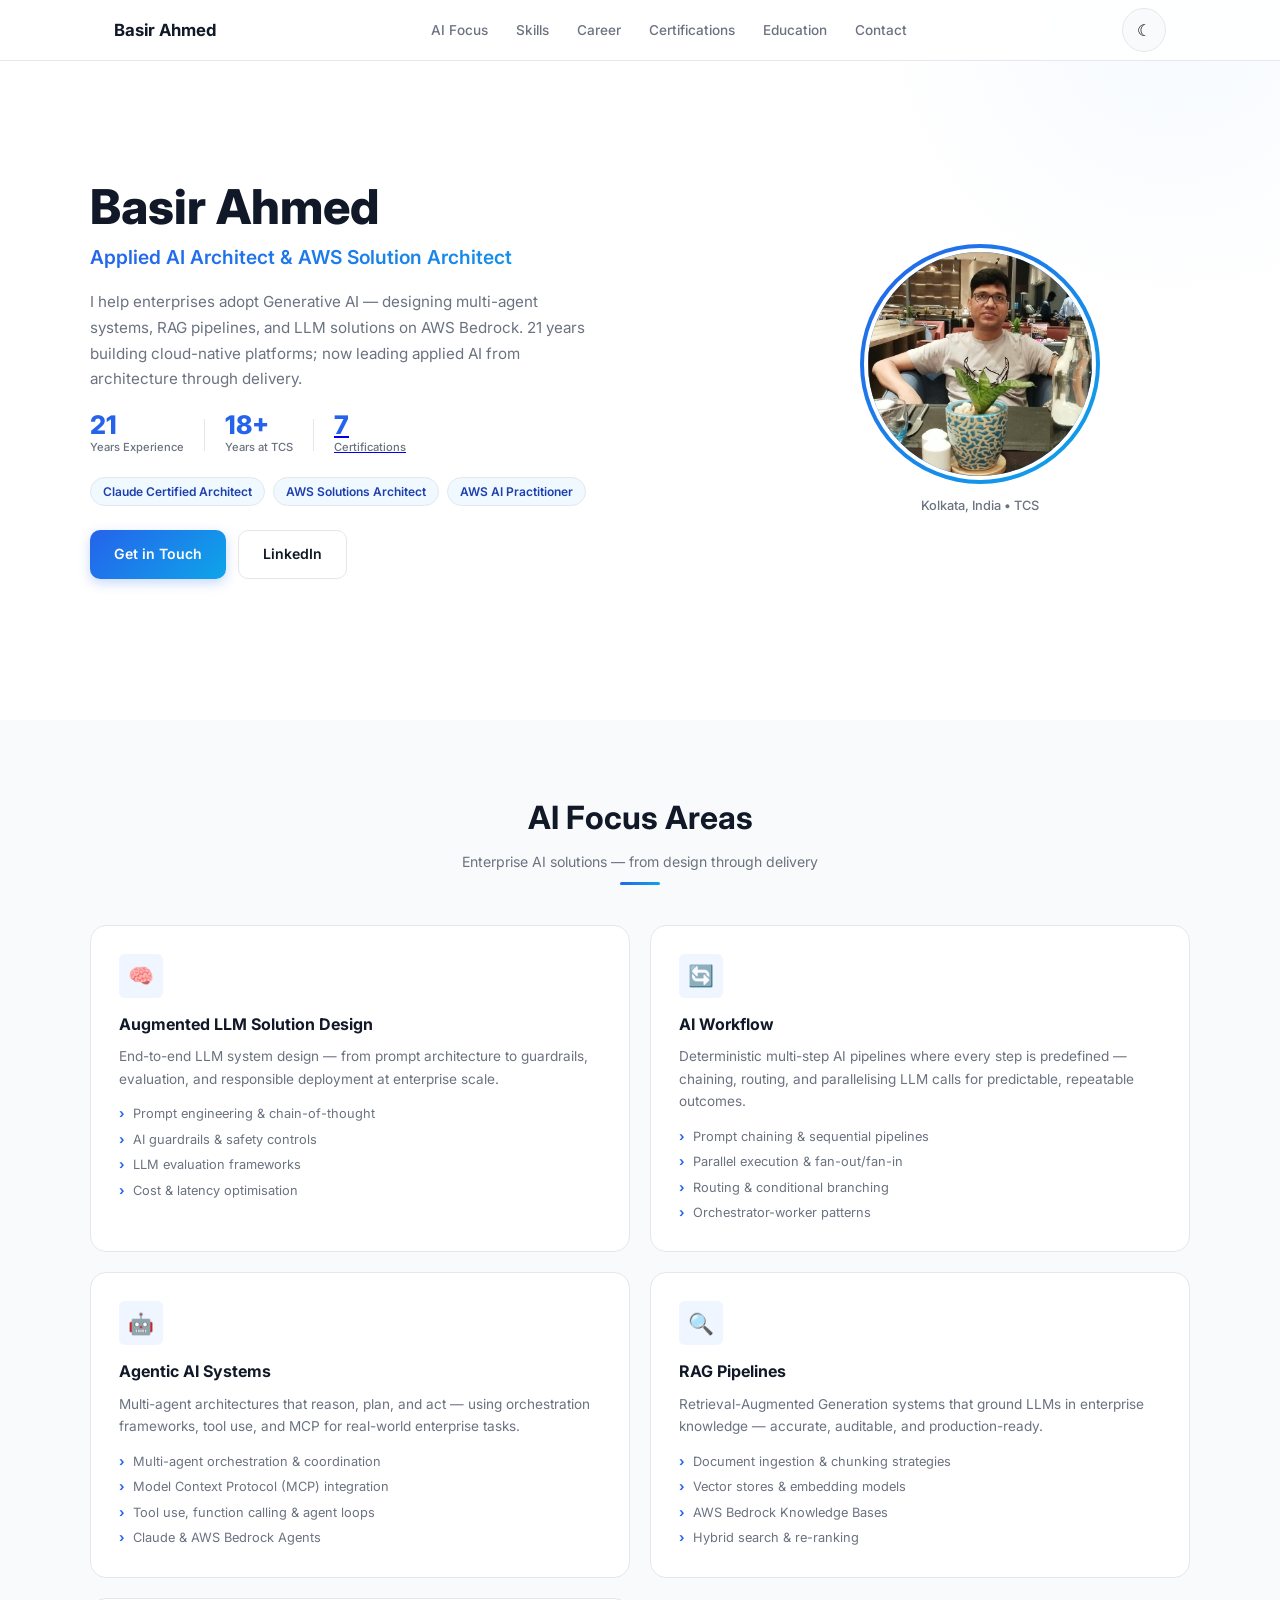
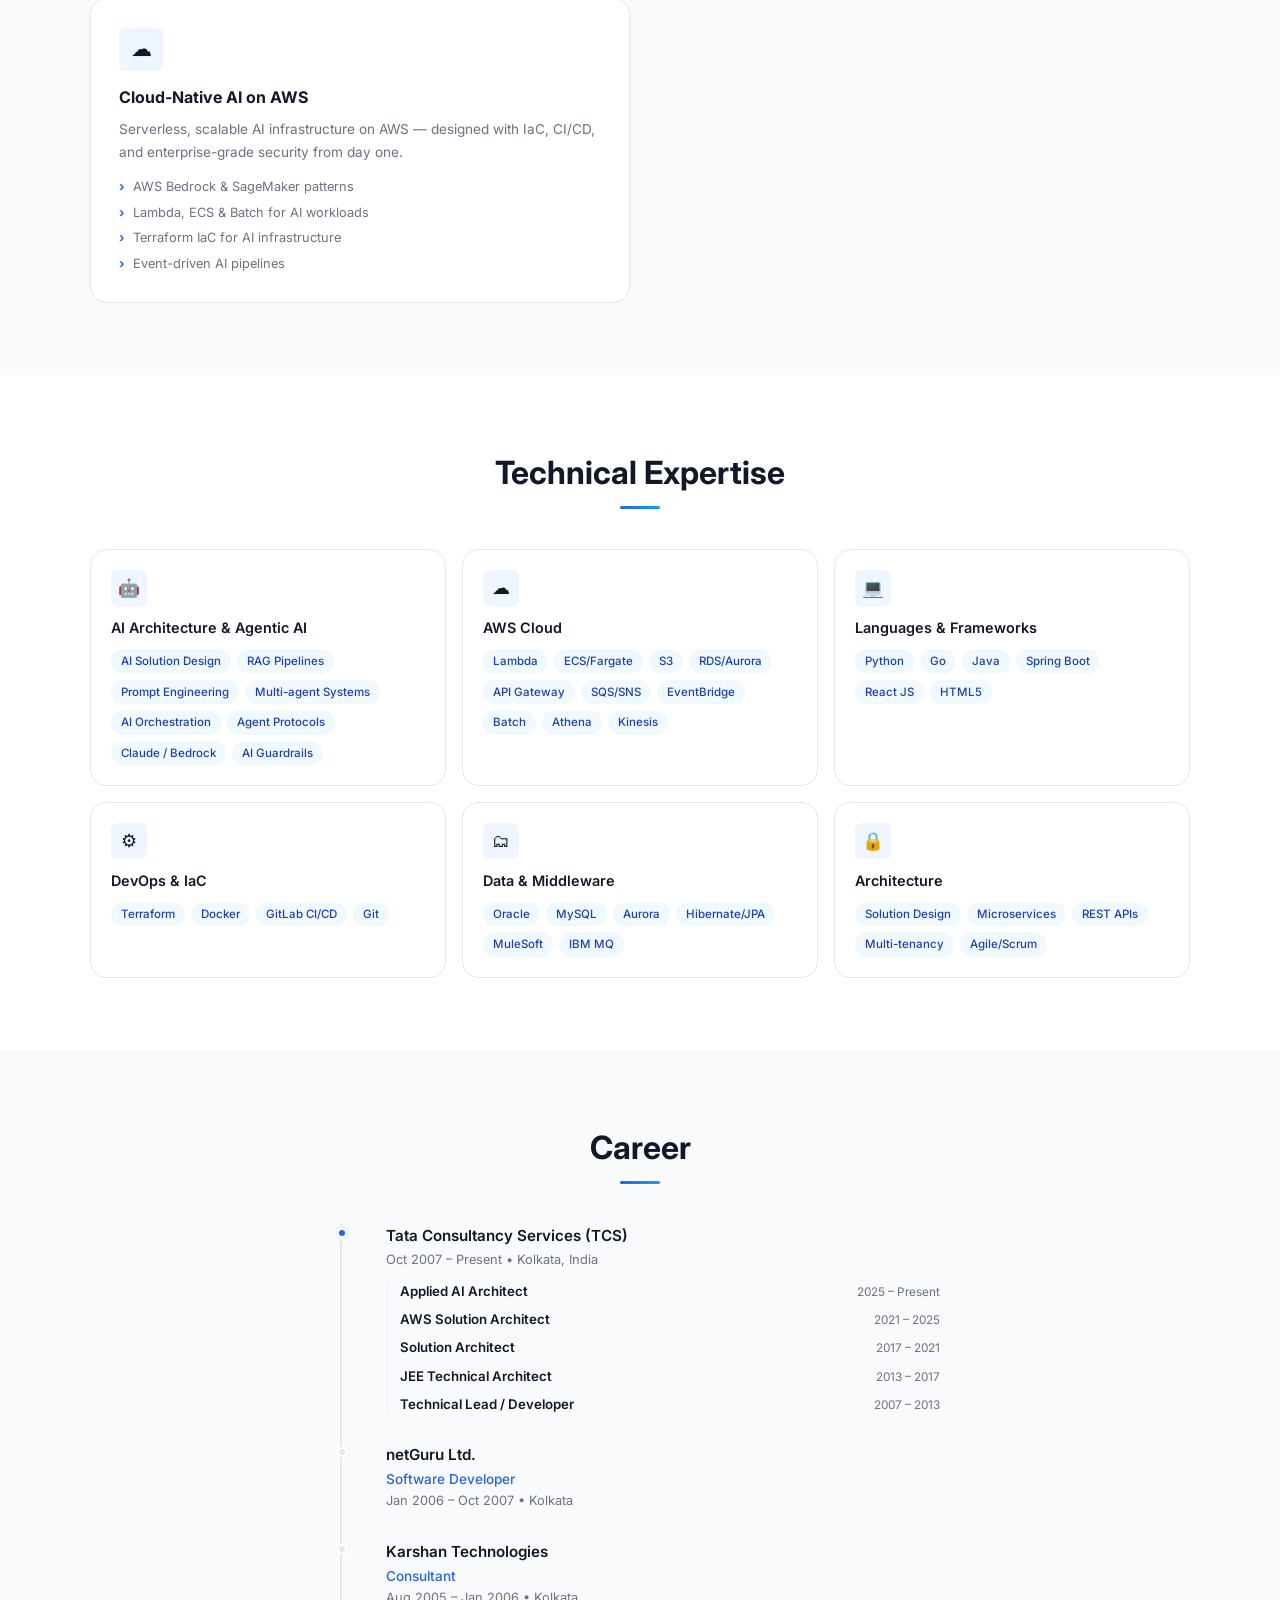
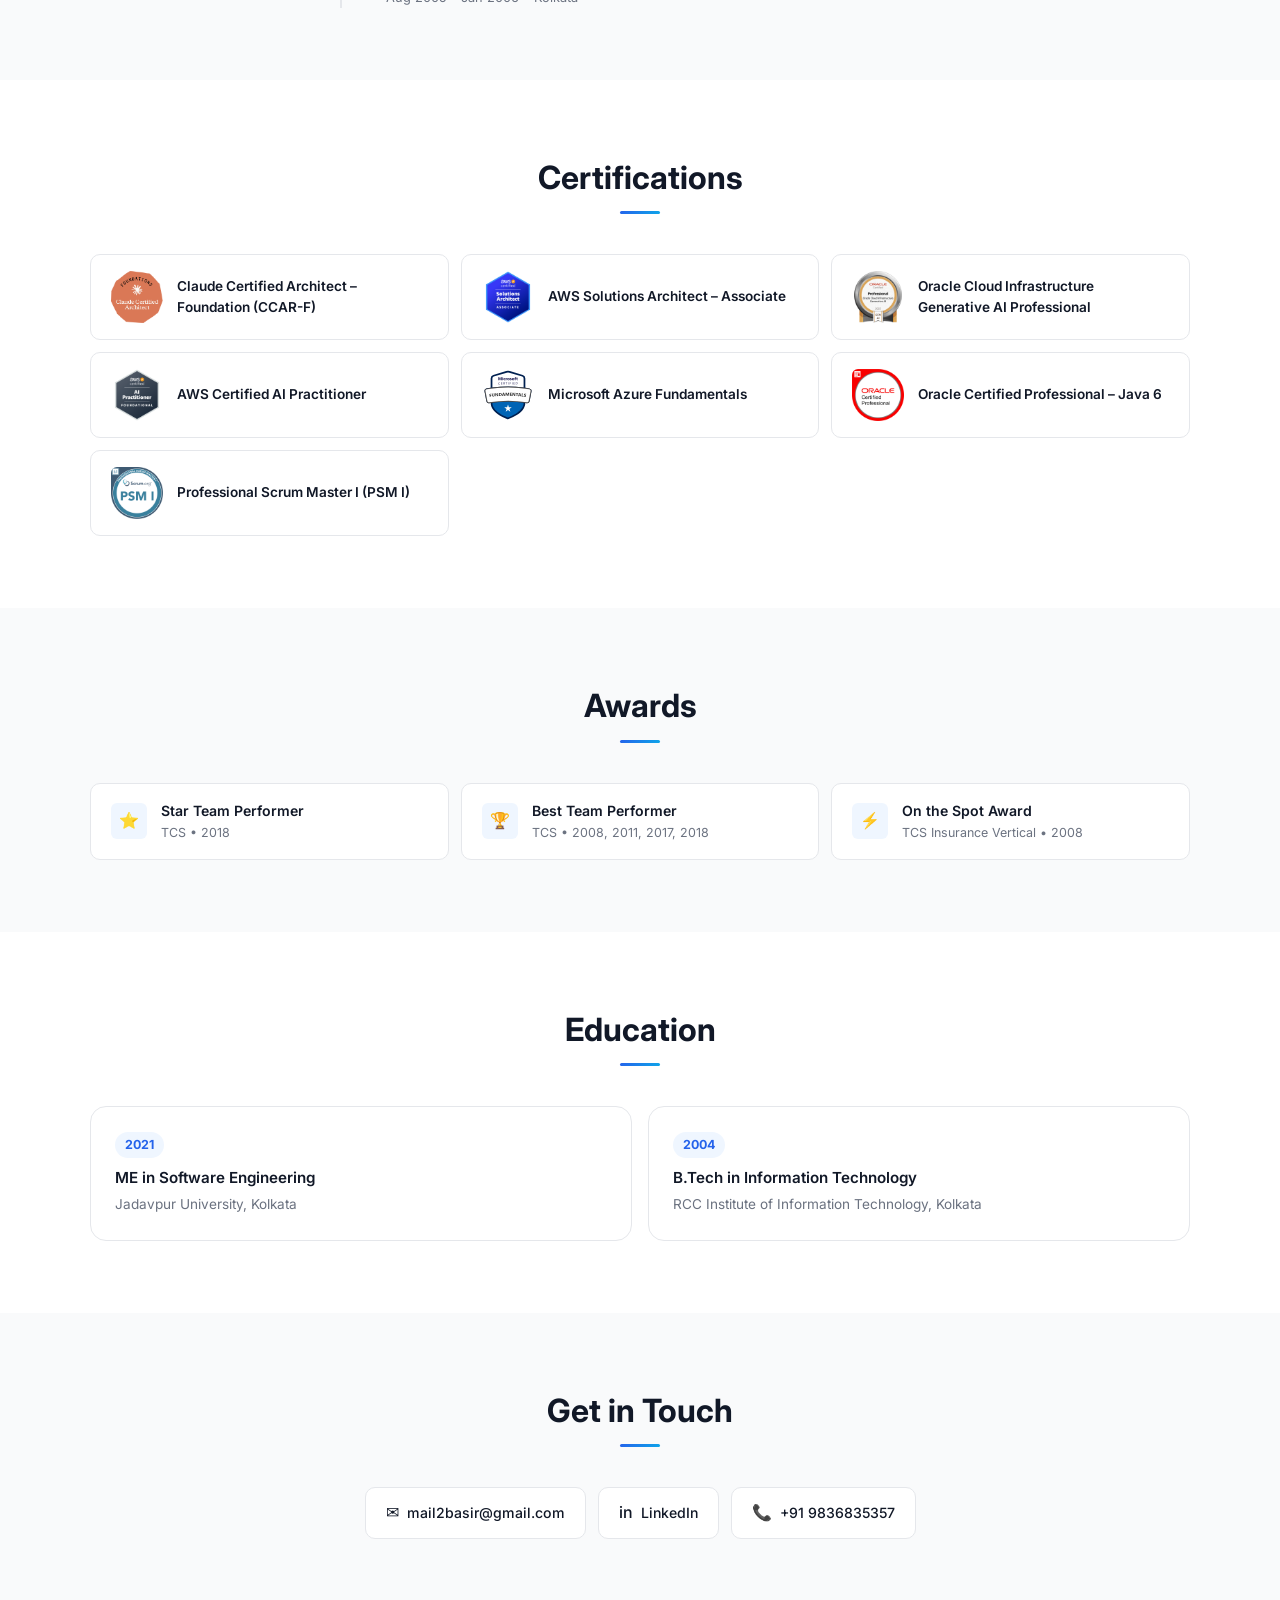
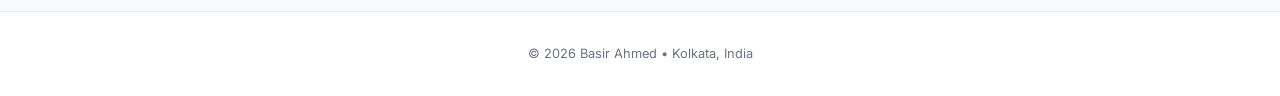
==== commit 24100050: "7" ====
--- a/index.html
+++ b/index.html
@@ -185,6 +185,40 @@
           <div class="architect-grid">
             <div class="architect-card reveal">
               <div class="architect-card-icon" aria-hidden="true">
+                &#129504;
+              </div>
+              <h3>Augmented LLM Solution Design</h3>
+              <p>
+                End-to-end LLM system design — from prompt architecture to
+                guardrails, evaluation, and responsible deployment at enterprise
+                scale.
+              </p>
+              <ul class="architect-list">
+                <li>Prompt engineering &amp; chain-of-thought</li>
+                <li>AI guardrails &amp; safety controls</li>
+                <li>LLM evaluation frameworks</li>
+                <li>Cost &amp; latency optimisation</li>
+              </ul>
+            </div>
+            <div class="architect-card reveal">
+              <div class="architect-card-icon" aria-hidden="true">
+                &#128260;
+              </div>
+              <h3>AI Workflow</h3>
+              <p>
+                Deterministic multi-step AI pipelines where every step is
+                predefined — chaining, routing, and parallelising LLM calls
+                for predictable, repeatable outcomes.
+              </p>
+              <ul class="architect-list">
+                <li>Prompt chaining &amp; sequential pipelines</li>
+                <li>Parallel execution &amp; fan-out/fan-in</li>
+                <li>Routing &amp; conditional branching</li>
+                <li>Orchestrator-worker patterns</li>
+              </ul>
+            </div>
+            <div class="architect-card reveal">
+              <div class="architect-card-icon" aria-hidden="true">
                 &#129302;
               </div>
               <h3>Agentic AI Systems</h3>
@@ -215,23 +249,6 @@
                 <li>Vector stores &amp; embedding models</li>
                 <li>AWS Bedrock Knowledge Bases</li>
                 <li>Hybrid search &amp; re-ranking</li>
-              </ul>
-            </div>
-            <div class="architect-card reveal">
-              <div class="architect-card-icon" aria-hidden="true">
-                &#129504;
-              </div>
-              <h3>LLM Solution Design</h3>
-              <p>
-                End-to-end LLM system design — from prompt architecture to
-                guardrails, evaluation, and responsible deployment at enterprise
-                scale.
-              </p>
-              <ul class="architect-list">
-                <li>Prompt engineering &amp; chain-of-thought</li>
-                <li>AI guardrails &amp; safety controls</li>
-                <li>LLM evaluation frameworks</li>
-                <li>Cost &amp; latency optimisation</li>
               </ul>
             </div>
             <div class="architect-card reveal">
@@ -550,9 +567,9 @@
           </div>
           <div class="contact-content reveal">
             <div class="contact-links">
-              <a href="mailto:career.basir81@gmail.com" class="contact-link">
+              <a href="mailto:mail2basir@gmail.com" class="contact-link">
                 <span class="link-icon" aria-hidden="true">&#9993;</span>
-                <span>career.basir81@gmail.com</span>
+                <span>mail2basir@gmail.com</span>
               </a>
               <a
                 href="https://www.linkedin.com/in/basir-ahmed"
